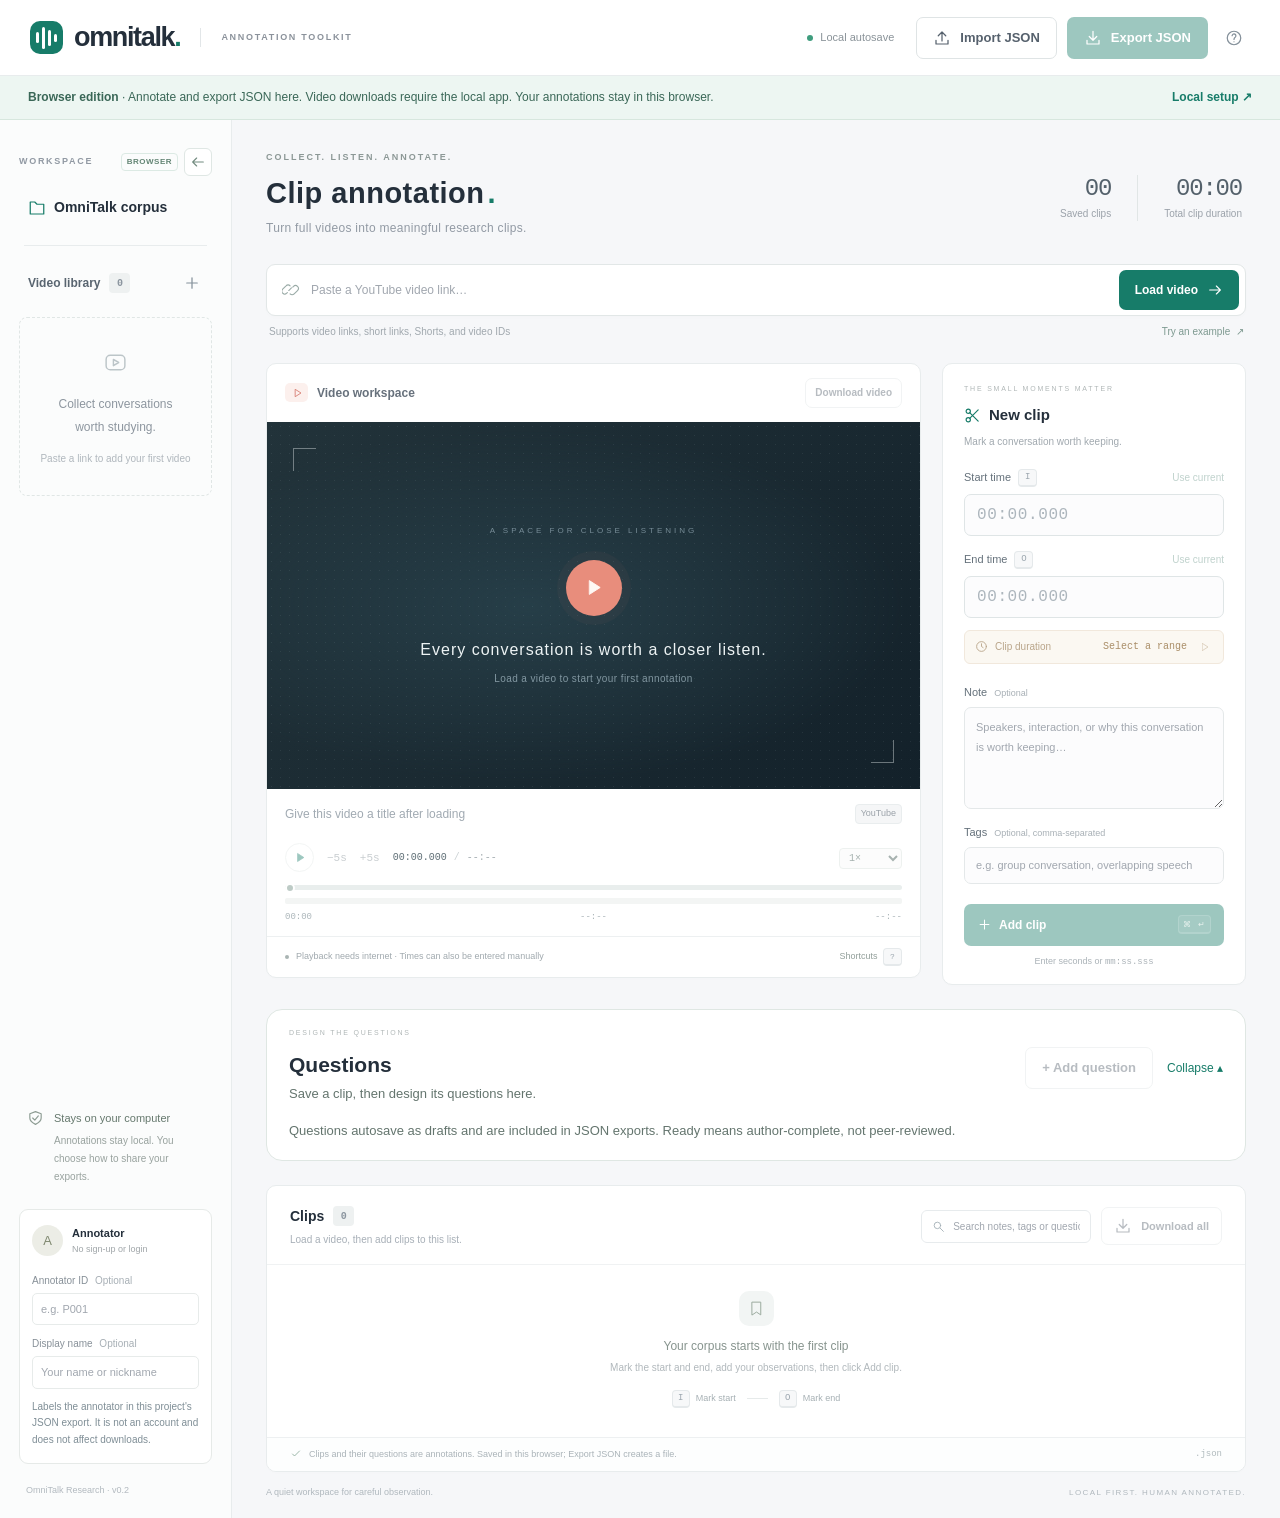
==== index.html @ 9ad37b9b "Publish browser edition from 08bc03c" ====
<!doctype html>
<html lang="en">
  <head>
    <meta charset="utf-8">
    <meta name="viewport" content="width=device-width, initial-scale=1">
    <meta name="referrer" content="strict-origin-when-cross-origin">
    <meta name="theme-color" content="#177c69">
    <meta name="description" content="OmniTalk local video annotation workspace. Mark clips, add notes, and export JSON.">
    <title>OmniTalk · Clip annotation</title>
    <link rel="icon" href="data:image/svg+xml,%3Csvg xmlns='http://www.w3.org/2000/svg' viewBox='0 0 40 40'%3E%3Crect width='40' height='40' rx='12' fill='%23177c69'/%3E%3Cpath d='M10 17v6m7-13v20m7-17v14m7-10v6' stroke='white' stroke-width='3' stroke-linecap='round'/%3E%3C/svg%3E">
    <link rel="stylesheet" href="./styles.css">
    <link id="downloads-styles" rel="stylesheet" href="./downloads.css">
    <script type="module" src="./app.js"></script>
  </head>
  <body data-mode="static">
    <svg class="icon-definitions" aria-hidden="true" xmlns="http://www.w3.org/2000/svg">
      <defs>
        <symbol id="i-plus" viewBox="0 0 24 24"><path d="M12 5v14M5 12h14"/></symbol>
        <symbol id="i-play" viewBox="0 0 24 24"><path d="m9 5 11 7-11 7Z"/></symbol>
        <symbol id="i-pause" viewBox="0 0 24 24"><path d="M8 5v14M16 5v14"/></symbol>
        <symbol id="i-link" viewBox="0 0 24 24"><path d="m10 13 4-4m-6 7-1 1a4 4 0 0 1-6-6l5-5a4 4 0 0 1 6 0m0 12a4 4 0 0 0 6 0l5-5a4 4 0 0 0-6-6l-1 1" transform="translate(0 1) scale(.9)"/></symbol>
        <symbol id="i-download" viewBox="0 0 24 24"><path d="M12 3v12m-5-5 5 5 5-5M4 15v5h16v-5"/></symbol>
        <symbol id="i-upload" viewBox="0 0 24 24"><path d="M12 16V4m-5 5 5-5 5 5M4 15v5h16v-5"/></symbol>
        <symbol id="i-check" viewBox="0 0 24 24"><path d="m5 12 4 4L19 6"/></symbol>
        <symbol id="i-video" viewBox="0 0 24 24"><rect x="3" y="5" width="18" height="14" rx="4"/><path d="m10 9 5 3-5 3Z"/></symbol>
        <symbol id="i-external" viewBox="0 0 24 24"><path d="M13 4h7v7m0-7L10 14m-1-9H4v15h15v-5"/></symbol>
        <symbol id="i-scissors" viewBox="0 0 24 24"><circle cx="6" cy="6" r="3"/><circle cx="6" cy="18" r="3"/><path d="m8 8 12 12M8 16 20 4"/></symbol>
        <symbol id="i-edit" viewBox="0 0 24 24"><path d="m14 5 5 5M4 20l5-1L21 7l-5-5L4 14Z"/></symbol>
        <symbol id="i-trash" viewBox="0 0 24 24"><path d="M3 6h18M9 6V3h6v3M5 6l1 15h12l1-15M10 10v7m4-7v7"/></symbol>
        <symbol id="i-search" viewBox="0 0 24 24"><circle cx="10" cy="10" r="6"/><path d="m15 15 6 6"/></symbol>
        <symbol id="i-clock" viewBox="0 0 24 24"><circle cx="12" cy="12" r="9"/><path d="M12 7v5l3 2"/></symbol>
        <symbol id="i-help" viewBox="0 0 24 24"><circle cx="12" cy="12" r="9"/><path d="M9.5 9a2.5 2.5 0 1 1 4 2c-1.5 1-1.5 1-1.5 3m0 3h.01"/></symbol>
        <symbol id="i-folder" viewBox="0 0 24 24"><path d="M3 7V4h6l3 3h9v13H3Z"/></symbol>
        <symbol id="i-arrow" viewBox="0 0 24 24"><path d="M4 12h16m-6-6 6 6-6 6"/></symbol>
        <symbol id="i-close" viewBox="0 0 24 24"><path d="m6 6 12 12M6 18 18 6"/></symbol>
        <symbol id="i-shield" viewBox="0 0 24 24"><path d="m12 3 8 3v6c0 5-8 9-8 9s-8-4-8-9V6Z"/><path d="m8 12 3 3 5-6"/></symbol>
        <symbol id="i-bookmark" viewBox="0 0 24 24"><path d="M6 3h12v18l-6-4-6 4Z"/></symbol>
      </defs>
    </svg>

    <header class="topbar">
      <a class="brand" href="./" aria-label="OmniTalk workspace">
        <span class="brand-mark" aria-hidden="true"><i></i><i></i><i></i><i></i></span>
        <span>omnitalk<span class="brand-period">.</span></span>
        <span class="brand-caption">ANNOTATION TOOLKIT</span>
      </a>
      <div class="topbar-actions">
        <span class="save-status" id="save-status" role="status"><span class="status-dot"></span>Local autosave</span>
        <button class="button secondary" id="import-button"><svg class="icon"><use href="#i-upload"/></svg><span>Import JSON</span></button>
        <input type="file" id="import-file" accept="application/json,.json" hidden>
        <button class="button primary" id="export-button"><svg class="icon"><use href="#i-download"/></svg><span>Export JSON</span></button>
        <button class="icon-button help-button" id="help-button" aria-label="Help"><svg class="icon"><use href="#i-help"/></svg></button>
      </div>
    </header>

    <div id="browser-demo-notice" class="browser-demo-notice" role="note" hidden>
      <span><strong>Browser edition</strong> · Annotate and export JSON here. Video downloads require the local app. Your annotations stay in this browser.</span>
      <a href="https://github.com/chnln/omnitalk-annotation-toolkit#run-locally" target="_blank" rel="noopener noreferrer">Local setup ↗</a>
    </div>
    <div class="app-layout">
      <aside class="sidebar" id="library-sidebar" aria-label="Project and video library">
        <div class="workspace-label"><span>WORKSPACE</span><span class="local-pill"><span class="status-dot"></span>LOCAL</span><button class="sidebar-toggle" id="sidebar-toggle" type="button" aria-expanded="true" aria-controls="sidebar-content" aria-label="Collapse video library" title="Collapse video library"><svg class="icon" aria-hidden="true"><use href="#i-arrow"/></svg><span class="sidebar-toggle-text">Library</span></button></div>
        <div class="sidebar-content" id="sidebar-content">
        <label class="project-field" for="project-name"><svg class="icon"><use href="#i-folder"/></svg><input id="project-name" aria-label="Project name" maxlength="200" value="OmniTalk corpus"></label>
        <div class="sidebar-divider"></div>
        <div class="library-heading"><h2>Video library <span id="video-count" class="count-pill">0</span></h2><button class="icon-button" id="add-video-focus" aria-label="Add video"><svg class="icon"><use href="#i-plus"/></svg></button></div>
        <nav id="video-list" class="video-list" aria-label="Video list"></nav>
        <div class="library-empty" id="library-empty"><svg class="icon"><use href="#i-video"/></svg><p>Collect conversations<br>worth studying.</p><span>Paste a link to add your first video</span></div>
        <div class="sidebar-bottom">
          <div class="privacy-note"><svg class="icon"><use href="#i-shield"/></svg><div><strong>Stays on your computer</strong><p>Annotations stay local. You choose how to share your exports.</p></div></div>
          <div class="participant-card">
            <div class="participant-heading"><span class="avatar" id="participant-avatar">A</span><div><strong>Annotator</strong><span>No sign-up or login</span></div></div>
            <label for="annotator-id">Annotator ID <span class="optional">Optional</span></label><input id="annotator-id" placeholder="e.g. P001" maxlength="200" autocomplete="off" aria-describedby="annotator-help">
            <label for="annotator-name">Display name <span class="optional">Optional</span></label><input id="annotator-name" placeholder="Your name or nickname" maxlength="200" autocomplete="off">
            <p class="annotator-help" id="annotator-help">Labels the annotator in this project's JSON export. It is not an account and does not affect downloads.</p>
          </div>
          <span class="sidebar-version">OmniTalk Research · v0.2</span>
        </div>
        </div>
      </aside>

      <main>
        <div class="page-heading">
          <div><div class="eyebrow">COLLECT. LISTEN. ANNOTATE.</div><h1>Clip annotation<span class="heading-dot">.</span></h1><p>Turn full videos into meaningful research clips.</p></div>
          <div class="workspace-stats"><span><strong id="total-clips">00</strong>Saved clips</span><span><strong id="total-duration">00:00</strong>Total clip duration</span></div>
        </div>
        <div class="storage-warning" id="storage-warning" role="alert" hidden><span id="storage-warning-text"></span><button class="text-button" id="recover-storage" hidden>Download original draft</button></div>
        <section class="source-loader" aria-label="Load a YouTube video">
          <form id="source-form"><div class="url-field"><svg class="icon"><use href="#i-link"/></svg><input id="source-url" aria-label="YouTube video link" placeholder="Paste a YouTube video link…" autocomplete="off" spellcheck="false" required></div><button type="submit" class="button primary">Load video<svg class="icon"><use href="#i-arrow"/></svg></button></form>
          <div class="source-helper"><span>Supports video links, short links, Shorts, and video IDs</span><button type="button" class="text-button" id="load-example">Try an example <span aria-hidden="true">↗</span></button></div>
          <p class="field-error" id="source-error" role="alert" hidden></p>
        </section>

        <div class="annotation-grid">
          <section class="video-card" aria-labelledby="video-section-heading">
            <div class="video-card-heading"><div class="video-heading-label"><span class="youtube-mark"><svg class="icon"><use href="#i-play"/></svg></span><h2 id="video-section-heading">Video workspace</h2></div><a id="source-link" class="subtle-link" target="_blank" rel="noopener" hidden>Original video<svg class="icon"><use href="#i-external"/></svg></a></div>
            <div class="player-stage" id="player-stage">
              <div class="video-empty" id="video-empty"><span class="preview-eyebrow">A SPACE FOR CLOSE LISTENING</span><span class="empty-play"><svg class="icon"><use href="#i-play"/></svg></span><h3>Every conversation is worth a closer listen.</h3><p>Load a video to start your first annotation</p><span class="empty-corner top-left"></span><span class="empty-corner bottom-right"></span></div>
              <div id="youtube-mount" hidden><div id="youtube-player"></div></div>
            </div>
            <div class="video-meta"><input id="video-title" aria-label="Video title" placeholder="Give this video a title after loading" maxlength="500" disabled><span class="video-source-badge">YouTube</span></div>
            <div class="player-notice" id="player-notice" role="status" hidden><span id="player-notice-text"></span><button class="text-button" id="retry-player" hidden>Retry</button></div>
            <div class="transport">
              <div class="transport-controls"><div class="playback-buttons"><button class="play-toggle icon-button" id="play-toggle" aria-label="Play" disabled><svg class="icon"><use href="#i-play"/></svg></button><button class="skip-button" id="seek-back" aria-label="Back 5 seconds" disabled>−5s</button><button class="skip-button" id="seek-forward" aria-label="Forward 5 seconds" disabled>+5s</button><span class="playback-time"><span id="current-time">00:00.000</span><span class="time-divider">/</span><span id="video-duration">--:--</span></span></div><label class="speed-control" for="playback-rate"><span class="sr-only">Playback speed</span><select id="playback-rate" disabled><option value="0.5">0.5×</option><option value="0.75">0.75×</option><option value="1" selected>1×</option><option value="1.25">1.25×</option><option value="1.5">1.5×</option><option value="2">2×</option></select></label></div>
              <input type="range" id="seek-range" min="0" max="1" value="0" step="0.01" aria-label="Video progress" disabled>
              <div class="clip-timeline" id="clip-timeline" aria-label="Annotated ranges"></div>
              <div class="timeline-labels"><span>00:00</span><span id="timeline-middle">--:--</span><span id="timeline-end">--:--</span></div>
            </div>
            <div class="video-card-footer"><span class="status-dot muted"></span><span id="player-footnote">Playback needs internet · Times can also be entered manually</span><button class="text-button keyboard-help" id="keyboard-help">Shortcuts <kbd>?</kbd></button></div>
          </section>

          <section class="editor-card" aria-labelledby="editor-heading">
            <div class="editor-header"><span class="section-kicker">THE SMALL MOMENTS MATTER</span><div><h2 id="editor-heading"><svg class="icon"><use href="#i-scissors"/></svg><span id="editor-title">New clip</span></h2><button class="text-button" id="cancel-edit" hidden>Cancel editing</button></div><p>Mark a conversation worth keeping.</p></div>
            <form id="clip-form">
              <fieldset id="clip-fields" disabled>
                <div class="time-field"><div class="field-label"><label for="clip-start">Start time <kbd>I</kbd></label><button type="button" class="capture-button" id="capture-start" disabled>Use current</button></div><input id="clip-start" class="time-input" placeholder="00:00.000" autocomplete="off" spellcheck="false" required></div>
                <div class="time-field"><div class="field-label"><label for="clip-end">End time <kbd>O</kbd></label><button type="button" class="capture-button" id="capture-end" disabled>Use current</button></div><input id="clip-end" class="time-input" placeholder="00:00.000" autocomplete="off" spellcheck="false" required></div>
                <div class="selection-duration"><svg class="icon"><use href="#i-clock"/></svg><span>Clip duration</span><strong id="selection-duration">Select a range</strong><button type="button" class="icon-button" id="preview-draft" aria-label="Preview current range" disabled><svg class="icon"><use href="#i-play"/></svg></button></div>
                <label for="clip-note" class="form-label">Note <span class="optional">Optional</span></label><textarea id="clip-note" rows="4" maxlength="20000" placeholder="Speakers, interaction, or why this conversation is worth keeping…"></textarea>
                <label for="clip-tags" class="form-label">Tags <span class="optional">Optional, comma-separated</span></label><input id="clip-tags" maxlength="1200" placeholder="e.g. group conversation, overlapping speech">
                <p class="field-error" id="clip-error" role="alert" hidden></p>
                <button class="button primary save-clip" type="submit" id="save-clip"><svg class="icon"><use href="#i-plus"/></svg><span id="save-clip-label">Add clip</span><kbd>⌘ ↵</kbd></button>
                <p class="editor-hint">Enter seconds or <span class="mono">mm:ss.sss</span></p>
              </fieldset>
            </form>
          </section>
        </div>

        <section class="qa-card" id="qa-panel" aria-labelledby="qa-heading">
          <div class="qa-heading"><div><span class="section-kicker">DESIGN THE QUESTIONS</span><h2 id="qa-heading">Questions</h2><p id="qa-context">Save a clip, then design its questions here.</p></div><div class="qa-heading-actions"><button type="button" class="button secondary" id="qa-add" disabled>+ Add question</button><button type="button" class="text-button" id="qa-toggle" aria-expanded="true" aria-controls="qa-body">Collapse ▴</button></div></div>
          <div id="qa-body">
          <div id="qa-content" hidden>
            <div class="qa-clip-bar"><label for="qa-clip-select">Selected clip</label><select id="qa-clip-select" aria-label="Select clip for questions"></select><button type="button" class="button secondary" id="qa-preview">Preview clip</button><label for="qa-subtitles">Subtitle status</label><select id="qa-subtitles"><option value="unknown">Not reviewed</option><option value="none">No subtitles</option><option value="present">With subtitles</option><option value="masked">Subtitle masked</option></select></div>
            <p class="qa-help">Subtitle status describes the clip; it does not mask or modify the video.</p>
            <div class="qa-layout"><nav id="qa-list" aria-label="Questions for selected clip"></nav><div id="qa-editor"></div></div>
          </div>
          <p class="qa-footnote">Questions autosave as drafts and are included in JSON exports. Ready means author-complete, not peer-reviewed.</p>
          </div>
        </section>

        <section class="clips-card" aria-labelledby="clips-heading">
          <div class="clips-heading"><div><h2 id="clips-heading">Clips <span class="count-pill" id="clip-count">0</span></h2><p id="clips-description">Load a video, then add clips to this list.</p></div><div class="clips-actions"><label class="clip-search"><svg class="icon"><use href="#i-search"/></svg><input id="clips-search" placeholder="Search notes, tags or questions" aria-label="Search notes, tags or questions"></label><button class="button secondary" id="download-all-clips" type="button" disabled><svg class="icon"><use href="#i-download"/></svg>Download all</button></div></div>
          <div class="clips-empty" id="clips-empty"><span class="empty-bookmark"><svg class="icon"><use href="#i-bookmark"/></svg></span><h3>Your corpus starts with the first clip</h3><p>Mark the start and end, add your observations, then click Add clip.</p><span class="empty-step"><kbd>I</kbd><span>Mark start</span><span class="step-dash"></span><kbd>O</kbd><span>Mark end</span></span></div>
          <div class="table-scroll" id="clips-table-container" hidden><table><thead><tr><th scope="col">Clip</th><th scope="col">Time range</th><th scope="col">Note</th><th scope="col">Tags</th><th scope="col" class="actions-heading">Actions</th></tr></thead><tbody id="clips-body"></tbody></table></div>
          <div class="no-results" id="no-results" hidden>No matching clips. Try another search.</div>
          <div class="clips-footer"><svg class="icon"><use href="#i-check"/></svg><span>Clips and their questions are annotations. Saved in this browser; Export JSON creates a file.</span><span class="json-badge">.json</span></div>
        </section>
        <footer class="page-footer"><span>A quiet workspace for careful observation.</span><span>LOCAL FIRST. HUMAN ANNOTATED.</span></footer>
      </main>
    </div>

    <dialog id="help-dialog" class="help-dialog"><div class="dialog-heading"><div><div class="eyebrow">A LITTLE FIELD GUIDE</div><h2>Start building your corpus</h2></div><button class="icon-button" id="close-help" aria-label="Close help"><svg class="icon"><use href="#i-close"/></svg></button></div><ol class="help-steps"><li><strong>Optionally enter an annotator ID, then paste a video link.</strong><p>The ID labels this project in your exported JSON; it does not create an account. Clip ranges, notes, and tags are your annotations.</p></li><li><strong>Play, mark, and record your observations.</strong><p>Click “Use current” or enter seconds or mm:ss.sss. Click Add clip to place it in the list below. Each video has its own clips and unfinished draft; switch videos in the library.</p></li><li><strong>Export JSON to share with your project lead.</strong><p>Exports save a JSON file through the local server. The dialog shows its location. Import the file to continue annotating.</p></li></ol><div class="shortcut-grid"><span><kbd>Space</kbd>Play / pause</span><span><kbd>I</kbd>Mark start</span><span><kbd>O</kbd>Mark end</span><span><kbd>⌘ / Ctrl ↵</kbd>Add clip</span></div><p class="help-note">Shortcuts work outside text fields. If the YouTube player has focus, click elsewhere on this page first. The save shortcut also works inside clip fields.</p><div class="help-details"><p><strong>Local storage: </strong>Annotations and unfinished drafts are saved in this browser’s localStorage. Storage is separate for each browser, host, and port; clearing browser data removes it. Export regularly, and avoid editing the same project in multiple tabs.</p><p><strong>YouTube limitations: </strong>Videos need internet access and must allow embedding. The page has no comments or recommendation sidebar, but YouTube controls the player’s branding, ads, and end recommendations. You can still enter times manually if playback fails. Times are stored to milliseconds, without a guarantee of frame accuracy.</p><p><strong>Audio and subtitles: </strong>Use Download video for the full video, a clip row for one clip, or Download all for all clips of the selected video. Choose a save folder before starting. Video downloads include source audio. Audio-only extraction and subtitle import are not implemented yet.</p></div></dialog>
    <dialog id="confirm-dialog" class="confirm-dialog"><h2 id="confirm-title"></h2><p id="confirm-message"></p><div class="dialog-actions"><button class="button secondary" id="confirm-cancel">Cancel</button><button class="button primary" id="confirm-accept">Confirm</button></div></dialog>
    <dialog id="export-dialog" class="export-dialog">
      <div class="dialog-heading"><div><div class="eyebrow">READY TO SHARE</div><h2>Export annotations</h2></div><button class="icon-button" id="close-export" aria-label="Close export"><svg class="icon"><use href="#i-close"/></svg></button></div>
      <p id="export-feedback" class="export-feedback" role="status"></p>
      <div id="export-path-container" hidden><label for="export-path" class="form-label">Saved file</label><input id="export-path" class="mono" readonly><button class="text-button" id="copy-export-path">Copy path</button></div>
      <p class="export-help">Saved clips include all questions, including Drafts. Video files are downloaded separately.</p>
      <div class="dialog-actions"><button class="button secondary" id="copy-export-json">Copy JSON</button><button class="button secondary" id="download-export-copy"><svg class="icon"><use href="#i-download"/></svg>Download a copy</button><button class="button primary" id="done-export">Done</button></div>
    </dialog>
    <div class="toast" id="toast" role="status" hidden><svg class="icon"><use href="#i-check"/></svg><span id="toast-message"></span></div>
    <noscript><div class="noscript">JavaScript is required to load the player and save annotations. Enable it and refresh this page.</div></noscript>
  </body>
</html>
---- styles.css ----
@charset "UTF-8";
:root{--bg:#f6f7f9;--paper:#fff;--text:#242f3b;--muted:#89919d;--line:#e8eced;--green:#177c69;--green-dark:#106351;--green-wash:#eaf4f0;--rose:#e98272;--mono:"SFMono-Regular",Consolas,"Liberation Mono",monospace;--sans:-apple-system,BlinkMacSystemFont,"Segoe UI","PingFang SC","Microsoft YaHei",sans-serif}
*{box-sizing:border-box}body{margin:0;background:var(--bg);color:var(--text);font-family:var(--sans);font-size:14px;line-height:1.5;-webkit-font-smoothing:antialiased}button,input,textarea,select{font:inherit}button,a,input,textarea,select{-webkit-tap-highlight-color:transparent}button{cursor:pointer}button:disabled{cursor:not-allowed;opacity:.42}button,a{touch-action:manipulation}a{color:inherit;text-decoration:none}input,textarea,select{color:var(--text)}button:focus-visible,a:focus-visible,input:focus-visible,textarea:focus-visible,select:focus-visible{outline:3px solid #83bcaa;outline-offset:3px}input,textarea{width:100%;min-width:0;background:#fff;border:1px solid #dfe5e6;border-radius:7px;padding:10px 12px;transition:border-color .15s,box-shadow .15s}input::placeholder,textarea::placeholder{color:#a1a7af}input:focus,textarea:focus{border-color:#75ae9f;outline:none;box-shadow:0 0 0 3px #177c6910}textarea{resize:vertical;min-height:94px}input:disabled{background:#f8f9fa}h1,h2,h3,p{margin:0}h2{font-size:15px;font-weight:650}h3{font-weight:600}svg.icon{width:18px;height:18px;flex-shrink:0;fill:none;stroke:currentColor;stroke-width:1.65;stroke-linecap:round;stroke-linejoin:round}.icon-definitions{position:absolute;width:0;height:0;overflow:hidden}.button{display:inline-flex;align-items:center;justify-content:center;gap:9px;padding:10px 16px;border:1px solid transparent;border-radius:7px;font-size:13px;font-weight:550;line-height:20px;white-space:nowrap;transition:background .15s,transform .15s}.button:active:not(:disabled){transform:translateY(1px)}.primary{background:var(--green);color:white}.primary:hover:not(:disabled){background:var(--green-dark)}.secondary{background:white;border-color:#dfe4e5;color:#56616d}.secondary:hover{background:#f6f8f7}.icon-button{display:inline-flex;align-items:center;justify-content:center;width:32px;height:32px;background:transparent;color:#84909a;border:0;border-radius:6px;padding:0;flex-shrink:0}.icon-button:hover:not(:disabled){background:#edf2f1;color:var(--green)}.text-button{border:0;background:none;padding:0;color:var(--green);font-size:12px;font-weight:500;white-space:nowrap}.text-button:hover{text-decoration:underline;text-underline-offset:4px}.topbar{height:76px;display:flex;align-items:center;justify-content:space-between;padding:0 30px;background:var(--paper);border-bottom:1px solid var(--line);gap:24px}.brand{display:flex;align-items:center;gap:11px;font-size:27px;letter-spacing:-1.35px;font-weight:720;line-height:1}.brand-period{color:var(--green)}.brand-mark{height:33px;width:33px;border-radius:10px;background:var(--green);display:flex;align-items:center;justify-content:center;gap:3px}.brand-mark i{width:3px;border-radius:3px;background:#fff;height:11px}.brand-mark i:nth-child(2){height:22px}.brand-mark i:nth-child(3){height:16px}.brand-mark i:nth-child(4){height:8px}.brand .brand-caption{font-size:9px;letter-spacing:1.7px;font-weight:600;color:#8b929b;margin-left:9px;padding-left:20px;border-left:1px solid #e2e6e8;line-height:19px}.topbar-actions{display:flex;align-items:center;gap:10px}.save-status{display:flex;align-items:center;gap:7px;color:#8a9399;font-size:11px;margin-right:12px}.status-dot{display:inline-block;flex-shrink:0;width:6px;height:6px;border-radius:50%;background:#3f9d7e}.status-dot.muted{background:#a9b4b3}.save-status.error{color:#b75c46}.save-status.error .status-dot{background:#cb7560}.app-layout{display:grid;grid-template-columns:232px minmax(0,1fr);min-height:calc(100vh - 76px)}.sidebar{display:flex;flex-direction:column;background:#fbfcfc;border-right:1px solid var(--line);padding:28px 19px 20px;min-width:0}.workspace-label{display:flex;align-items:center;justify-content:space-between;gap:8px;color:#9199a3;font-size:9px;letter-spacing:1.7px;font-weight:600;margin:0 8px 15px}.local-pill{display:flex;gap:5px;align-items:center;border:1px solid #dceae4;border-radius:4px;padding:2px 5px;color:#638574;font-size:8px;letter-spacing:.5px}.local-pill .status-dot{width:4px;height:4px}.project-field{display:flex;align-items:center;gap:8px;padding-left:9px;color:var(--green)}.project-field input{padding:6px 0;border:0;background:transparent;font-size:14px;font-weight:600;box-shadow:none}.sidebar-divider{height:1px;background:var(--line);margin:21px 5px}.library-heading{display:flex;align-items:center;justify-content:space-between;margin:0 4px 14px 9px}.library-heading h2{font-size:12px;color:#596570;display:flex;align-items:center;gap:9px}.count-pill{display:inline-flex;align-items:center;justify-content:center;background:#eef1f1;color:#8b959f;min-width:21px;height:20px;padding:0 6px;border-radius:4px;font-size:10px;font-weight:550;font-family:var(--mono)}.video-list{display:flex;flex-direction:column;gap:6px}.video-item{display:flex;gap:11px;align-items:center;text-align:left;background:transparent;border:1px solid transparent;border-radius:8px;padding:11px 9px;min-width:0;width:100%;color:#6f7b84}.video-item:hover{background:#f0f4f3}.video-item.active{background:#eaf3ef;border-color:#d8e9df;color:var(--green)}.video-item-thumbnail{width:35px;height:29px;border-radius:5px;background:#e7eceb;display:grid;place-items:center;flex-shrink:0}.video-item.active .video-item-thumbnail{background:#d8e9df}.video-item-thumbnail .icon{width:18px;height:18px}.video-item-info{min-width:0;flex:1}.video-item-title{display:block;white-space:nowrap;overflow:hidden;text-overflow:ellipsis;font-size:12px;font-weight:550}.video-item-detail{display:block;font-size:10px;margin-top:4px;color:#8e9b97}.video-item-indicator{width:5px;height:5px;background:var(--green);border-radius:50%;flex-shrink:0}.library-empty{padding:32px 8px 27px;text-align:center;margin-top:4px;border:1px dashed #e0e6e5;border-radius:8px;color:#bcc5c8}.library-empty>.icon{height:25px;width:25px;stroke-width:1.4}.library-empty p{font-size:12px;line-height:1.9;color:#8d969f;margin:12px 0 8px}.library-empty>span{font-size:10px;color:#b0b7bd}.sidebar-bottom{margin-top:auto;padding-top:64px}.privacy-note{display:flex;gap:10px;padding:0 8px 23px;color:#8d9c93}.privacy-note .icon{margin-top:2px;width:17px}.privacy-note strong{color:#65786d;font-size:11px;font-weight:500}.privacy-note p{font-size:10px;color:#98a29e;line-height:1.8;margin-top:4px}.participant-card{border:1px solid #e6eae8;border-radius:9px;background:white;padding:15px 12px}.participant-heading{display:flex;align-items:center;gap:9px;margin-bottom:16px}.avatar{width:31px;height:31px;background:#ecede6;color:#7f8870;font-size:13px;border-radius:50%;display:grid;place-items:center;font-weight:500}.participant-heading strong{display:block;font-size:11px;font-weight:600}.participant-heading div>span{display:block;font-size:9px;color:#a0a6a9;margin-top:2px}.participant-card label{display:block;font-size:10px;color:#879098;margin:11px 0 5px}.participant-card input{font-size:11px;padding:7px 8px;border-color:#e7ebea;border-radius:5px}.optional{color:#a7afb5;font-size:10px;font-weight:400;margin-left:4px}.sidebar-version{display:block;color:#b2b9bf;font-size:9px;margin:20px 7px 0}main{min-width:0;padding:31px 34px 18px;max-width:1740px;width:100%;margin:0 auto}.page-heading{display:flex;align-items:center;justify-content:space-between;margin-bottom:27px;gap:20px}.eyebrow{color:#8c9896;font-size:9px;font-weight:550;letter-spacing:2px;margin-bottom:7px}h1{font-size:29px;font-weight:650;letter-spacing:.5px;line-height:1.45}.heading-dot{color:var(--green);padding-left:3px}.page-heading p{font-size:12px;color:#929aa4;margin-top:5px;letter-spacing:.3px}.workspace-stats{display:flex;gap:26px;margin-right:4px;padding-top:9px}.workspace-stats>span{display:flex;flex-direction:column;align-items:flex-end;font-size:10px;color:#9ba2aa;gap:4px}.workspace-stats>span+span{padding-left:26px;border-left:1px solid #e1e6e6}.workspace-stats strong{font:500 24px var(--mono);color:#54616b;letter-spacing:-1.2px}.source-loader{margin-bottom:24px}.source-loader form{display:flex;padding:5px 6px 5px 15px;gap:9px;background:white;border:1px solid #e2e7e7;border-radius:9px;box-shadow:0 2px 4px #283c3203}.url-field{display:flex;align-items:center;gap:11px;flex:1;min-width:0;color:#9aaba7}.url-field input{border:0;padding:9px 0;box-shadow:none;font-size:12px;background:transparent}.source-loader .button{padding:9px 15px;font-size:12px}.source-loader .button .icon{width:16px}.source-helper{display:flex;justify-content:space-between;padding:8px 2px 0 3px;color:#a0a8ae;font-size:10px;gap:10px}.source-helper .text-button{font-size:10px;color:#7d9990}.source-helper .text-button span{padding-left:3px}.annotation-grid{display:grid;grid-template-columns:minmax(0,1fr) 304px;gap:21px;align-items:start}.video-card,.editor-card,.clips-card{background:white;border:1px solid var(--line);border-radius:10px;min-width:0;overflow:hidden;box-shadow:0 2px 5px #23302a02}.video-card-heading{display:flex;align-items:center;justify-content:space-between;padding:14px 18px;height:53px}.video-heading-label{display:flex;align-items:center;gap:9px}.video-card-heading h2{font-size:12px;color:#67717c;font-weight:550}.youtube-mark{background:#fcf0ed;color:#d98075;display:grid;place-items:center;width:23px;height:19px;border-radius:5px}.youtube-mark .icon{width:12px;height:12px;stroke-width:1.8}.subtle-link{display:inline-flex;align-items:center;gap:5px;color:#98a2a8;font-size:10px}.subtle-link:hover{color:var(--green)}.subtle-link .icon{width:12px;height:12px}.player-stage{position:relative;background:#182830;aspect-ratio:16/9;min-height:210px;overflow:hidden}.video-empty{position:absolute;inset:0;display:flex;flex-direction:column;align-items:center;justify-content:center;background:radial-gradient(ellipse at 40% 50%,#263e48 0,transparent 68%),linear-gradient(135deg,#22333a,#13212a);color:#edf3f4;text-align:center;padding:26px}.video-empty:before{content:"";position:absolute;inset:0;opacity:.09;background-image:radial-gradient(#c6d8dc .6px,transparent .6px);background-size:9px 9px;pointer-events:none}.preview-eyebrow{position:relative;font-size:8px;color:#778c97;letter-spacing:3px;margin-bottom:23px}.empty-play{position:relative;background:#e88d7c;width:56px;height:56px;border-radius:50%;display:grid;place-items:center;box-shadow:0 0 0 9px #ea8e7a09}.empty-play .icon{width:23px;height:23px;fill:#fef8f4;color:#fef8f4;margin-left:-2px;stroke-width:1}.video-empty h3{font-size:16px;font-weight:450;letter-spacing:1px;margin:22px 0 9px;position:relative}.video-empty p{font-size:10px;letter-spacing:.4px;color:#8297a1;position:relative}.empty-corner{position:absolute;width:23px;height:23px;opacity:.4;border-color:#63808a}.empty-corner.top-left{top:26px;left:26px;border-top:1px solid;border-left:1px solid}.empty-corner.bottom-right{bottom:26px;right:26px;border-right:1px solid;border-bottom:1px solid}#youtube-mount,#youtube-player,#youtube-mount iframe{position:absolute;inset:0;height:100%;width:100%;border:0}.video-meta{display:flex;align-items:center;gap:12px;padding:13px 18px 8px}.video-meta input{font-size:12px;font-weight:500;border:0;border-radius:2px;background:none;padding:3px 0;box-shadow:none}.video-meta input::placeholder{font-weight:400;color:#a1aab2}.video-source-badge{font-size:9px;color:#9ba2a9;background:#f5f6f7;border:1px solid #e9edee;border-radius:4px;padding:2px 5px}.transport{padding:9px 18px 14px}.transport-controls{display:flex;justify-content:space-between;align-items:center;gap:8px;margin-bottom:13px}.playback-buttons{display:flex;align-items:center;gap:13px}.play-toggle{border:1px solid #e3e9e7;border-radius:50%;height:29px;width:29px;color:var(--green)}.play-toggle .icon{width:13px;height:13px;fill:var(--green);stroke-width:1.5}.play-toggle.playing .icon{fill:none;stroke-width:3}.skip-button{border:0;background:none;color:#7f8b92;font:11px var(--mono);padding:4px 0}.skip-button:hover:not(:disabled){color:var(--green)}.playback-time{font-family:var(--mono);font-size:10px;color:#5f6f76;white-space:nowrap}.time-divider{color:#ccd2d4;padding:0 7px}#video-duration{color:#a7afb3}.speed-control select{font-family:var(--mono);font-size:10px;color:#83928f;border:1px solid #e6ece9;background:#fbfcfb;border-radius:4px;padding:3px 5px;cursor:pointer;max-width:70px}#seek-range{display:block;padding:0;margin:0;width:100%;height:5px;border:0;box-shadow:none;border-radius:5px;appearance:none;background:#e9eeed;accent-color:var(--green);cursor:pointer}#seek-range:disabled{cursor:default}#seek-range::-webkit-slider-thumb{appearance:none;width:10px;height:10px;background:var(--green);border:2px solid white;box-shadow:0 0 0 1px #177c6960;border-radius:50%}#seek-range:disabled::-webkit-slider-thumb{background:#bdcbc6;box-shadow:none}.clip-timeline{position:relative;height:6px;margin-top:8px;background:#f3f5f4;border-radius:2px}.timeline-clip{height:6px;border:0;position:absolute;background:#90beae;border-radius:2px;min-width:3px;padding:0}.timeline-clip:hover{background:var(--green);height:8px;top:-1px}.timeline-labels{display:flex;justify-content:space-between;font:9px var(--mono);color:#acb6ba;margin-top:8px}.video-card-footer{display:flex;align-items:center;gap:7px;border-top:1px solid #edf0f1;padding:11px 18px;color:#a0a9ae;font-size:9px}.video-card-footer .status-dot{width:4px;height:4px}.keyboard-help{margin-left:auto;font-size:9px;color:#929f9a}.keyboard-help kbd{font-size:8px;margin-left:3px}.player-notice{margin:5px 18px 0;padding:9px 11px;background:#faf4e9;border:1px solid #f0e4c7;border-radius:5px;color:#a17b42;font-size:11px;line-height:1.8}.player-notice .text-button{margin-left:9px;font-size:11px}.editor-card{padding:20px 21px 15px}.section-kicker{font-size:7px;letter-spacing:1.8px;color:#b0b7b7;display:block;margin-bottom:10px}.editor-header>div{display:flex;align-items:center;justify-content:space-between}.editor-header h2{display:flex;align-items:center;gap:8px;font-size:15px}.editor-header h2 .icon{color:var(--green);height:17px;width:17px}.editor-header p{font-size:10px;color:#a1a9af;margin-top:7px}.editor-header{margin-bottom:20px}fieldset{border:0;padding:0;margin:0;min-width:0}fieldset:disabled .time-input,fieldset:disabled textarea,fieldset:disabled input{background:#fcfcfd}kbd{font:9px var(--mono);font-weight:400;color:#9ba6ae;background:#f7f8f9;border:1px solid #e5e9eb;border-bottom-width:2px;min-width:19px;height:18px;display:inline-flex;align-items:center;justify-content:center;border-radius:4px;padding:0 4px}.field-label{display:flex;align-items:center;justify-content:space-between;margin-bottom:7px;gap:8px}.field-label label{font-size:11px;color:#65717b;font-weight:500}.field-label label kbd{margin-left:4px;vertical-align:middle}.capture-button{border:0;color:#6a9689;background:none;font-size:10px;padding:0}.capture-button:hover:not(:disabled){color:var(--green);text-decoration:underline;text-underline-offset:3px}.time-input{font:16px var(--mono);letter-spacing:.6px;padding:10px 12px;height:42px;color:#57666e}.time-input::placeholder{color:#adb6bd}.time-field+.time-field{margin-top:15px}.selection-duration{display:flex;align-items:center;gap:7px;border:1px solid #f1e8dc;background:#fbf8f2;border-radius:6px;height:34px;padding:0 10px;margin-top:12px;margin-bottom:20px;color:#b9a58a;font-size:10px}.selection-duration>.icon{width:13px;height:13px}.selection-duration strong{margin-left:auto;font:500 10px var(--mono);color:#aa8e68}.selection-duration>.icon-button{width:19px;height:23px;color:#aa8e68}.selection-duration>.icon-button .icon{width:12px;height:12px}.form-label{display:block;font-size:11px;color:#65717b;font-weight:500;margin-bottom:7px}.editor-card textarea{font-size:11px;line-height:1.8;padding:10px 11px;margin-bottom:15px;border-color:#e4e8e9;display:block}.editor-card input:not(.time-input){font-size:11px;padding:9px 11px;border-color:#e4e8e9}.editor-card .optional{font-size:9px}.save-clip{width:100%;margin-top:20px;font-size:12px;padding:10px 12px;gap:7px}.save-clip .icon{width:15px;height:15px}.save-clip kbd{margin-left:auto;background:#ffffff15;border-color:#ffffff25;color:#cce0d8;font-size:8px;height:19px;letter-spacing:1px}.editor-hint{text-align:center;font-size:9px;color:#abb3b8;margin-top:9px}.mono{font-family:var(--mono)}.field-error{font-size:11px;line-height:1.7;color:#ba604d;margin-top:8px}.clips-card{margin-top:23px}.clips-heading{display:flex;justify-content:space-between;align-items:center;padding:20px 23px 17px;gap:20px}.clips-heading h2{font-size:14px;display:flex;gap:9px;align-items:center}.clips-heading p{color:#a7afb7;font-size:10px;margin-top:5px}.clip-search{display:flex;align-items:center;gap:8px;border:1px solid #e7ebed;padding:0 10px;border-radius:6px;max-width:210px}.clip-search .icon{width:13px;height:13px;color:#a3b0b6}.clip-search input{border:0;box-shadow:none;padding:8px 0;font-size:10px;background:transparent}.clips-empty{border-top:1px solid #f0f2f3;text-align:center;padding:26px 15px 29px}.empty-bookmark{display:inline-flex;width:35px;height:35px;border-radius:10px;background:#f2f5f4;color:#9bab9f;align-items:center;justify-content:center}.empty-bookmark .icon{width:17px;height:17px;stroke-width:1.4}.clips-empty h3{font-size:12px;color:#87948e;margin:11px 0 5px;font-weight:500}.clips-empty p{font-size:10px;color:#b1b8bc}.empty-step{display:inline-flex;align-items:center;gap:6px;font-size:9px;color:#a5afb3;margin-top:15px}.empty-step kbd{font-size:9px;height:18px;min-width:18px}.step-dash{width:21px;height:1px;background:#e6eaea;margin:0 5px}.clips-footer{border-top:1px solid #edf0f1;display:flex;align-items:center;gap:7px;color:#aab3b8;padding:10px 23px;font-size:9px;background:#fdfefe}.clips-footer>.icon{width:12px;height:12px;color:#89a998}.json-badge{margin-left:auto;font-family:var(--mono);color:#b0babd;font-size:9px}.page-footer{display:flex;align-items:center;justify-content:space-between;color:#b0b8be;font-size:9px;margin-top:14px;gap:15px}.page-footer>span:last-child{font-size:8px;letter-spacing:1.4px}.table-scroll{overflow:auto;border-top:1px solid #edf0f1}table{border-collapse:collapse;width:100%;text-align:left;table-layout:fixed}th{font-size:9px;font-weight:500;color:#9ea7ad;background:#fcfdfd;padding:10px 12px;border-bottom:1px solid #edf0f1}th:first-child{width:85px;padding-left:22px}th:nth-child(2){width:173px}th:nth-child(4){width:115px}th:last-child{width:102px;padding-right:20px}td{padding:14px 12px;border-bottom:1px solid #f0f3f3;vertical-align:middle;font-size:11px}tr:last-child td{border-bottom:0}tbody tr:hover{background:#fbfdfc}tbody tr.editing{background:#f2f8f4}td:first-child{padding-left:22px}.clip-number{display:flex;align-items:center;gap:6px;color:#94a39c;font:10px var(--mono)}.clip-number .icon-button{width:23px;height:23px;color:var(--green);background:#eef5f1}.clip-number .icon{width:12px;height:12px}.clip-time{font:10px var(--mono);color:#657972;white-space:nowrap;letter-spacing:-.3px}.clip-length{font:9px var(--mono);color:#acb7b4;margin-top:4px}.clip-note-text{color:#7b858d;white-space:pre-wrap;overflow-wrap:anywhere;display:-webkit-box;-webkit-line-clamp:3;-webkit-box-orient:vertical;overflow:hidden;line-height:1.8}.clip-note-text.empty{color:#c0c7ca}.tag-list{display:flex;flex-wrap:wrap;gap:4px}.clip-tag{display:inline-block;max-width:100%;overflow:hidden;text-overflow:ellipsis;white-space:nowrap;font-size:8px;line-height:1.6;padding:2px 5px;border-radius:3px;background:#f0f4f1;color:#889d90}.row-actions{display:flex;gap:4px;justify-content:flex-end}.row-actions .icon-button{width:25px;height:26px}.row-actions .icon{width:13px;height:13px}.row-actions .delete-clip:hover{background:#fcf0ed;color:#c46f5d}.actions-heading{text-align:right}.no-results{padding:45px 20px;text-align:center;color:#a2abae;font-size:12px;border-top:1px solid var(--line)}dialog{border:1px solid var(--line);border-radius:14px;padding:30px;max-width:580px;width:calc(100% - 36px);color:var(--text);box-shadow:0 24px 100px #182d3430}dialog::backdrop{background:#10242d65;backdrop-filter:blur(3px)}.dialog-heading{display:flex;justify-content:space-between;align-items:start;margin-bottom:22px}.dialog-heading h2{font-size:20px}.help-steps{padding-left:20px;margin:0 0 12px;list-style-type:decimal-leading-zero}.help-steps li{padding-left:8px;margin-bottom:18px;color:var(--green);font-size:12px}.help-steps strong{color:#57656c;font-weight:600}.help-steps p{font-size:11px;color:#97a2a8;margin-top:5px;line-height:1.8}.shortcut-grid{display:grid;grid-template-columns:1fr 1fr;gap:12px;padding:17px;background:#f7f9f8;border-radius:8px}.shortcut-grid>span{display:flex;align-items:center;gap:8px;font-size:11px;color:#7b898f}.help-note{font-size:10px;color:#a2adb1;line-height:1.8;margin:12px 0 18px}.help-details{border-top:1px solid var(--line);padding-top:16px}.help-details p{font-size:11px;color:#95a1a7;line-height:1.9;margin-bottom:10px}.help-details strong{font-weight:500;color:#6d7d83}.confirm-dialog{max-width:420px}.confirm-dialog h2{font-size:18px;margin-bottom:12px}.confirm-dialog>p{font-size:12px;color:#8a969d;line-height:1.9;white-space:pre-line}.dialog-actions{display:flex;justify-content:flex-end;gap:10px;margin-top:25px}.toast{position:fixed;bottom:25px;left:50%;transform:translateX(-50%);display:flex;align-items:center;gap:8px;padding:12px 19px;border:1px solid #d8e7e0;background:#f4fcf7;box-shadow:0 4px 25px #29413713;border-radius:8px;color:#407c65;font-size:12px;z-index:50;max-width:calc(100vw - 32px)}.toast.error{background:#fff5f0;border-color:#f1d5c8;color:#b96d4f}.toast .icon{width:15px;height:15px}.storage-warning{padding:12px 15px;margin-bottom:20px;border:1px solid #ebd9bb;background:#fff7e9;color:#b38b4b;border-radius:7px;font-size:11px;line-height:1.8}.storage-warning button{margin-left:12px}.sr-only{position:absolute;width:1px;height:1px;padding:0;overflow:hidden;clip:rect(0,0,0,0);white-space:nowrap;border:0}.noscript{position:fixed;inset:0;z-index:100;background:#fff;display:grid;place-items:center}[hidden]{display:none!important}
@media(min-width:1600px){main{padding:37px 46px 24px}.annotation-grid{grid-template-columns:minmax(0,1fr) 330px;gap:26px}.editor-card{padding:25px}.editor-header{margin-bottom:25px}.time-field+.time-field{margin-top:20px}.editor-card textarea{min-height:116px}.editor-hint{margin-top:13px}.source-loader{margin-bottom:28px}.player-stage{max-height:620px}}
@media(max-width:1250px){.brand .brand-caption{display:none}.app-layout{grid-template-columns:210px minmax(0,1fr)}main{padding:27px 25px 18px}.sidebar{padding-left:15px;padding-right:15px}.annotation-grid{grid-template-columns:minmax(0,1fr) 280px;gap:17px}.editor-card{padding:19px 17px 14px}.playback-buttons{gap:9px}.playback-time{font-size:9px}.time-divider{padding:0 4px}.transport{padding-left:14px;padding-right:14px}.video-empty h3{font-size:14px}.preview-eyebrow{font-size:7px;letter-spacing:2px;margin-bottom:18px}.empty-play{width:48px;height:48px}.video-empty h3{margin-top:19px}.video-card-footer{padding-left:13px;padding-right:13px;font-size:8px}.keyboard-help{font-size:8px}.clip-note-text{font-size:10px}th:nth-child(4){width:100px}th:nth-child(2){width:161px}}
@media(max-width:1060px){.topbar{padding:0 22px;gap:15px}.save-status{display:none}.app-layout{grid-template-columns:195px minmax(0,1fr)}main{padding:25px 23px 18px}.annotation-grid{grid-template-columns:minmax(0,1fr)}.editor-card{padding:20px}.editor-header{margin-bottom:17px}.editor-card fieldset{display:grid;grid-template-columns:1fr 1fr;gap:12px 18px;align-items:start}.time-field+.time-field{margin-top:0}.selection-duration{grid-column:1/-1;margin:0}.editor-card .form-label{margin-bottom:-6px}.editor-card .form-label[for=clip-note]{grid-column:1/-1}.editor-card textarea{grid-column:1/-1;min-height:80px;margin:0}.editor-card .form-label[for=clip-tags]{grid-column:1/-1}#clip-tags{grid-column:1/-1}.save-clip{margin-top:0}.editor-hint{text-align:right;align-self:center;margin:0}.editor-card .field-error{grid-column:1/-1;margin:0}.workspace-stats{gap:15px}.workspace-stats>span+span{padding-left:15px}.workspace-stats strong{font-size:21px}.page-heading h1{font-size:26px}.page-heading p{font-size:11px}.clips-heading{padding-left:18px;padding-right:18px}.clip-search{max-width:170px}table{min-width:590px}.page-footer{font-size:8px}.page-footer>span:last-child{font-size:7px;letter-spacing:.7px}}
@media(max-width:720px){.topbar{height:auto;min-height:69px;padding:15px 18px;flex-wrap:wrap;gap:14px}.brand{font-size:25px}.brand-mark{width:30px;height:30px}.topbar-actions{gap:7px;margin-left:auto}.topbar-actions .button{font-size:11px;padding:7px 10px;gap:6px}.topbar-actions .icon{width:15px;height:15px}.help-button{width:23px}.app-layout{display:flex;flex-direction:column;min-height:calc(100vh - 69px)}.sidebar{border-right:0;border-bottom:1px solid var(--line);padding:18px;display:grid;grid-template-columns:1fr 1fr;gap:12px 18px}.workspace-label{grid-column:1/-1;margin:0}.project-field{padding-left:0}.sidebar-divider,.sidebar-version,.privacy-note{display:none}.library-heading{margin:0;justify-content:flex-end;gap:10px}.video-list{grid-column:1/-1;display:flex;flex-direction:row;overflow:auto}.video-item{min-width:160px;max-width:210px}.library-empty{display:none}.sidebar-bottom{margin:0;padding:0;grid-column:1/-1}.participant-card{padding:0;border:0;border-radius:0;background:none;display:grid;grid-template-columns:1fr 1fr;column-gap:14px}.participant-heading{display:none}.participant-card label{grid-row:1;margin:0 0 5px;font-size:9px}.participant-card input{grid-row:2;background:white}main{padding:23px 18px 17px}.page-heading{margin-bottom:21px}.eyebrow{font-size:8px;letter-spacing:1.5px}.workspace-stats{gap:12px}.workspace-stats>span+span{padding-left:12px}.workspace-stats strong{font-size:20px}.workspace-stats>span{font-size:8px}.page-heading h1{font-size:25px}.page-heading p{font-size:10px}.source-loader form{padding-left:11px}.url-field{gap:7px}.url-field input{font-size:11px}.source-loader .button{padding:8px 10px;font-size:11px;gap:4px}.source-loader .button .icon{width:13px}.source-helper{font-size:9px}.source-helper .text-button{font-size:9px}.clips-heading{align-items:start;gap:12px}.clips-heading p{font-size:9px}.clip-search{max-width:142px}.clip-search input{font-size:9px}.clips-footer{padding-left:17px;padding-right:17px;font-size:8px}.page-footer>span:last-child{display:none}.video-card-footer{font-size:9px}.preview-eyebrow{font-size:7px}.video-empty h3{font-size:15px}dialog{padding:24px}.shortcut-grid{padding:12px;gap:12px 8px}.shortcut-grid>span{font-size:10px;gap:5px}}
.clips-heading{flex-wrap:wrap}.clips-heading>div:first-child{flex:1 1 220px;min-width:0}.clips-heading p{overflow-wrap:anywhere}.clips-actions{display:flex;align-items:center;flex-wrap:wrap;gap:10px}.clips-actions .clip-search{flex:1;min-width:125px}.clips-actions .button{padding:8px 12px;font-size:11px}.video-item-title{white-space:normal;display:-webkit-box;-webkit-line-clamp:2;-webkit-box-orient:vertical;line-height:1.5}
.video-library-row{display:flex;align-items:center;gap:2px;min-width:0}.video-library-row .video-item{flex:1;width:auto;min-width:0;max-width:none}.delete-video-button{width:27px;height:32px;flex:0 0 27px;color:#98a3ab}.delete-video-button:hover,.delete-video-button:focus-visible{color:#b96755;background:#fcf0ed}.annotator-help{font-size:10px;line-height:1.65;color:#7f8e96;margin:10px 0 0}
.sidebar-content{display:flex;flex-direction:column;flex:1;min-width:0}.sidebar .workspace-label{gap:6px;margin-left:0;margin-right:0}.sidebar .workspace-label>.local-pill{margin-left:auto}.sidebar-toggle{display:flex;align-items:center;justify-content:center;width:28px;height:28px;padding:4px;border:1px solid #dfe7e4;border-radius:6px;color:#738c80;background:#fff;flex-shrink:0}.sidebar-toggle:hover{color:var(--green);background:#edf5f0}.sidebar-toggle .icon{width:16px;height:16px;transform:rotate(180deg)}.sidebar-toggle-text{display:none;font-size:9px;font-weight:550;letter-spacing:0}.sidebar-collapsed .app-layout{grid-template-columns:64px minmax(0,1fr)}.sidebar-collapsed .sidebar{padding:22px 8px 20px}.sidebar-collapsed .workspace-label{justify-content:center;margin:0}.sidebar-collapsed .workspace-label>span{display:none}.sidebar-collapsed .sidebar-toggle{flex-direction:column;width:46px;height:auto;padding:8px 3px;gap:7px;color:var(--green)}.sidebar-collapsed .sidebar-toggle .icon{transform:none}.sidebar-collapsed .sidebar-toggle-text{display:block}
@media(max-width:720px){.sidebar-content{display:contents}.sidebar-toggle .icon{transform:rotate(-90deg)}.sidebar-collapsed .sidebar{display:flex;padding:12px 18px}.sidebar-collapsed .workspace-label{width:100%;justify-content:space-between}.sidebar-collapsed .workspace-label>span:first-child{display:block}.sidebar-collapsed .sidebar-toggle{flex-direction:row;width:auto;height:30px;padding:5px 9px}.sidebar-collapsed .sidebar-toggle .icon{transform:rotate(90deg)}}
@media(max-width:720px){.video-library-row{flex:0 0 230px;max-width:250px}.annotator-help{grid-column:1/-1;grid-row:3}}
@media(prefers-reduced-motion:reduce){*,*:before,*:after{transition:none!important;scroll-behavior:auto!important}}
.export-feedback{font-size:12px;line-height:1.8;color:#4f826c;background:#eff7f2;border:1px solid #deece3;border-radius:7px;padding:12px 14px;margin-bottom:20px}.export-feedback.error{color:#ac7350;background:#fff8ee;border-color:#f0e2ce}.export-help{font-size:11px;color:#a1adb2;line-height:1.8;margin-top:18px}#export-path{font-size:10px;padding:11px;margin-bottom:9px;background:#f9fbfa}.export-dialog .dialog-actions{flex-wrap:wrap}.export-dialog .dialog-actions .button{font-size:12px;padding:8px 12px}th:last-child{width:125px}

/* Clip-specific question design workspace */
.qa-card { margin: 24px 0; padding: 18px 22px; background: #fff; border: 1px solid #dfe7e3; border-radius: 16px; scroll-margin-top: 24px; }
.qa-heading, .qa-section-heading, .qa-editor-footer { display:flex; align-items:center; justify-content:space-between; gap:16px; }
.qa-heading h2 { margin:4px 0; font-size:21px; }
.qa-heading p, .qa-footnote, .qa-help { color:#64756e; font-size:13px; line-height:1.6; }
.qa-clip-bar { display:flex; align-items:center; gap:12px; flex-wrap:wrap; margin:12px 0; padding:10px; background:#f5f8f6; border-radius:10px; font-size:13px; }
.qa-clip-bar select { max-width:100%; padding:8px; border:1px solid #cdd9d2; border-radius:6px; background:white; }
.qa-layout { display:grid; grid-template-columns: minmax(150px, 195px) minmax(0,680px); gap:20px; }
#qa-list { display:flex; flex-direction:column; gap:8px; }
.qa-question { text-align:left; padding:10px; border:1px solid #e0e8e3; border-radius:10px; background:#fff; color:#233a30; overflow-wrap:anywhere; }
.qa-question.active { background:#edf5ef; border-color:#77a88b; }
.qa-question-number { display:block; margin-bottom:7px; font-size:11px; color:#60766a; text-transform:uppercase; letter-spacing:.06em; }
.qa-question strong { display:block; font-size:13px; line-height:1.5; }
.qa-field { display:block; font-size:13px; font-weight:600; margin:0 0 12px; }
.qa-field textarea, .qa-option textarea { display:block; width:100%; min-height:36px; padding:7px 9px; border:1px solid #ccd9d1; border-radius:8px; background:#fff; color:#233a30; font:inherit; font-weight:400; line-height:1.5; resize:vertical; }
.qa-field textarea { margin-top:8px; }
.qa-option { display:grid; grid-template-columns:20px 18px minmax(0,1fr) 28px; align-items:center; gap:8px; margin:6px 0; }
.qa-option input[type=radio] { width:17px; height:17px; accent-color:#347251; }
.qa-remove { border:0; background:transparent; font-size:22px; color:#8b514b; }
.qa-label { display:block; font-size:13px; margin:12px 0 6px; }
.qa-chips { display:flex; flex-wrap:wrap; gap:8px; }
.qa-chip { padding:7px 18px; border:1px solid #cdd9d2; border-radius:24px; background:#fff; color:#455d50; font-weight:600; }
.qa-chip[aria-pressed=true] { background:#e4f1e7; border-color:#548565; color:#205b38; box-shadow:inset 0 0 0 1px #548565; }
.qa-chip.small { padding:5px 11px; font-size:12px; }
.qa-chips + .qa-field { margin-top:14px; }
.qa-state { font-size:12px; color:#60766a; }
.qa-editor-footer { border-top:1px solid #e0e8e3; padding-top:16px; flex-wrap:wrap; }
.qa-empty { padding:44px 20px; background:#f7f9f7; border-radius:12px; text-align:center; color:#60766a; }
.qa-footnote { margin:12px 0 0; }
@media(max-width:800px) { .qa-card { padding:18px; } .qa-layout { grid-template-columns:1fr; gap:18px; } #qa-list { flex-direction:row; overflow:auto; } .qa-question { min-width:160px; max-width:240px; } .qa-heading { align-items:flex-start; } }

.qa-heading-actions { display:flex; align-items:center; gap:14px; flex-shrink:0; }
.qa-heading p { margin:4px 0; }
.qa-help { margin:5px 0 8px; }
@media(max-width:520px) { .qa-heading-actions { flex-direction:column; gap:6px; align-items:flex-end; } }

/* Keep question navigation above the paired authoring and evidence panels. */
.qa-card { container: question-workspace / inline-size; }
.qa-layout { grid-template-columns:minmax(0,1fr); gap:16px; }
#qa-list { flex-direction:row; overflow-x:auto; padding-bottom:4px; }
.qa-question { flex:0 0 200px; min-width:0; max-width:240px; }
.qa-question strong { display:-webkit-box; -webkit-line-clamp:2; -webkit-box-orient:vertical; overflow:hidden; }
.qa-editor-columns { display:grid; grid-template-columns:minmax(0,1fr); gap:18px; align-items:start; }
.qa-answer-panel, .qa-evidence-panel { min-width:0; }
.qa-evidence-panel { background:#f7faf8; border:1px solid #e1e9e3; border-radius:10px; padding:14px; }
.qa-evidence-panel > .qa-label:first-child { margin-top:0; }
.qa-evidence-panel .qa-field:last-child { margin-bottom:0; }
.qa-editor-footer { margin-top:14px; }
@container question-workspace (min-width:680px) {
  .qa-editor-columns { grid-template-columns:minmax(0,1.2fr) minmax(0,1fr); gap:22px; }
}
---- downloads.css ----
/* Download controls share the workspace palette; all new rules stay scoped. */
.video-card-heading:has(.download-video-button){gap:12px;min-height:53px;height:auto;flex-wrap:wrap}
.video-card-heading:has(.download-video-button) .video-heading-label{margin-right:auto}
.download-video-button{font-size:10px;padding:5px 9px;line-height:18px}
.download-dialog{width:min(570px,calc(100vw - 36px));max-height:calc(100dvh - 40px);overflow:auto;padding:27px;color:var(--text)}
.download-dialog-heading{display:flex;justify-content:space-between;align-items:flex-start;gap:16px}
.download-dialog-heading h2{font-size:21px;letter-spacing:-.35px}
.download-dialog-heading .icon-button{font-size:24px;line-height:1}
.download-source-title{font-size:12px;color:#75858a;margin:10px 0 22px;overflow-wrap:anywhere}
.download-batch-summary{font-size:12px;line-height:1.8;color:#668375;border:1px solid #dcebe2;background:#f1f8f4;padding:12px 14px;border-radius:8px;margin-bottom:17px}
.download-scope legend{font-size:11px;font-weight:600;margin-bottom:9px;color:#64747a}
.download-scope{display:grid;grid-template-columns:1fr 1fr;gap:10px}
.download-scope label{display:flex;gap:9px;align-items:flex-start;border:1px solid #e1e8e5;border-radius:8px;padding:13px 11px;cursor:pointer;background:#fff}
.download-scope label:has(input:checked){background:var(--green-wash);border-color:#93bba9}
.download-scope input{width:15px;height:15px;padding:0;box-shadow:none;margin:3px 0 0;accent-color:var(--green);flex-shrink:0}
.download-scope strong{display:block;font-size:12px;font-weight:600;color:#50695f}
.download-scope small{display:block;font-size:10px;color:#8c9a93;line-height:1.5;margin-top:3px}
.download-range{display:grid;grid-template-columns:1fr 1fr;gap:8px 12px;margin-top:17px}
.download-range label,.download-setup label{display:block;font-size:11px;color:#75847d;margin-bottom:6px}
.download-range input{font-family:var(--mono);font-size:13px}
.download-range p{grid-column:1/-1;font-size:10px;color:#8d9a95}
.download-quality{display:grid;grid-template-columns:1fr 1fr;align-items:center;gap:8px 12px;margin-top:18px}
.download-quality label{font-size:11px;font-weight:600;color:#64747a}
.download-quality select{border:1px solid #dfe7e2;border-radius:6px;padding:8px 10px;background:white;font-size:11px;min-width:0;color:#60766a;cursor:pointer}
.download-quality p{grid-column:1/-1;font-size:10px;color:#8d9a95;line-height:1.6}
.download-format-note{font-size:10px;line-height:1.7;color:#929c98;margin:15px 0}
.download-setup{padding:14px;background:#f8faf9;border:1px solid #e6ece9;border-radius:8px}
.download-setup-heading{display:flex;align-items:center;justify-content:space-between;gap:12px;margin-bottom:8px}
.download-setup-heading strong{font-size:11px;color:#63786e;font-weight:600}
.download-setup-heading .text-button{font-size:10px}
.download-setup p{font-size:11px;color:#86958e;line-height:1.7;margin-top:6px}
.download-setup a{color:var(--green);text-decoration:underline;text-underline-offset:3px}
.download-setup code{font-family:var(--mono);font-size:10px;background:#edf2ef;padding:1px 4px;border-radius:3px}
.download-setup label{margin-top:12px;font-size:10px}
.download-setup input{font-family:var(--mono);font-size:10px;background:white;padding:8px 9px;color:#809087;border-color:#e1e7e3}
.download-required{font-size:9px;font-weight:400;color:#a1aaa5;margin-left:4px}
.download-folder-actions{display:flex;align-items:center;gap:13px;margin-top:9px}
.download-folder-actions .button{font-size:10px;padding:5px 10px}
.download-folder-actions .text-button{font-size:10px}
.download-setup #download-folder-status{color:var(--green);font-size:10px}
.download-setup .download-default-explanation{font-size:10px;color:#95a298}
.download-permission-note{font-size:11px;color:#8d9976;padding:12px 0 0}
.download-dialog-actions{display:flex;justify-content:flex-end;gap:9px;margin-top:21px}
.download-dialog-actions .button{font-size:12px}
.downloads-card{background:var(--paper);border:1px solid var(--line);border-radius:10px;margin-top:23px;overflow:hidden;min-width:0}
.downloads-heading{display:flex;align-items:center;justify-content:space-between;padding:20px 23px 17px;gap:18px}
.downloads-heading h2{font-size:14px}
.downloads-heading p{font-size:10px;color:#98a59e;margin-top:5px}
.downloads-heading .text-button{font-size:10px}
.downloads-refresh-controls{display:flex;flex-direction:column;align-items:flex-end;gap:5px;min-width:108px;flex-shrink:0}
.downloads-last-checked{font-family:var(--mono);font-size:8px;color:#a3afa8;white-space:nowrap}
.downloads-refresh-feedback{font-size:10px;color:var(--green);padding:0 23px 12px}
.downloads-connection-notice{margin:0 23px 14px;background:#fff6e7;border:1px solid #efe1c6;border-radius:6px;padding:9px 11px;color:#997942;font-size:11px}
.download-job{border-top:1px solid #edf1ef;padding:16px 23px}
.download-job-heading{display:flex;align-items:flex-start;justify-content:space-between;gap:14px}
.download-job h3{font-size:12px;font-weight:550;overflow-wrap:anywhere;min-width:0}
.download-status{font-size:9px;white-space:nowrap;flex-shrink:0;background:#f0f3f2;color:#8c9993;border-radius:4px;padding:3px 7px}
.download-status.downloading,.download-status.processing{background:#f6f1e6;color:#a58a50}
.download-status.completed{background:var(--green-wash);color:var(--green)}
.download-status.failed{background:#fcf0ed;color:#b7705f}
.download-job-detail{font-family:var(--mono);font-size:10px;color:#a0aaa5;margin-top:5px}
.download-job-resolution{font-family:var(--mono);font-size:10px;color:#6e8b7b;margin-top:5px}
.download-progress-row{display:flex;align-items:center;gap:11px;margin-top:12px}
.download-progress{display:block;appearance:none;flex:1;min-width:0;border:0;border-radius:5px;overflow:hidden;height:5px;background:#edf2ef;color:var(--green);accent-color:var(--green)}
.download-progress::-webkit-progress-bar{background:#edf2ef;border-radius:5px}
.download-progress::-webkit-progress-value{background:#77b39e;border-radius:5px}
.download-progress::-moz-progress-bar{background:#77b39e;border-radius:5px}
.download-progress:not([value]){background:repeating-linear-gradient(90deg,#edf2ef 0 18px,#c6dacf 18px 36px)}
.download-progress-row span{font-family:var(--mono);font-size:10px;color:#99a69e;min-width:36px;text-align:right}
.download-job-message{font-size:10px;color:#9ba69f;margin-top:7px;overflow-wrap:anywhere;white-space:pre-wrap;line-height:1.7}
.download-job-message.failed{color:#b57260}
.download-job-destination{font-family:var(--mono);font-size:9px;color:#97a59c;margin-top:7px;overflow-wrap:anywhere}
.download-saved-path{display:flex;align-items:center;gap:8px;margin-top:11px}
.download-saved-path input{font-family:var(--mono);font-size:10px;color:#7e9187;padding:7px 9px;background:#fbfdfc;border-color:#e5ece8}
.download-saved-path .button{font-size:10px;padding:5px 9px;line-height:18px}
.downloads-footer{font-size:9px;color:#a3afa8;border-top:1px solid #edf1ef;padding:11px 23px;line-height:1.7}
.downloads-show-more{display:block;margin:0 auto 15px;font-size:11px}
@media(max-width:720px){.downloads-heading,.download-job{padding-left:17px;padding-right:17px}.downloads-connection-notice{margin-left:17px;margin-right:17px}.download-dialog{padding:22px}.download-scope{gap:8px}.download-scope label{padding:11px 9px}.downloads-heading p{font-size:9px}.downloads-footer{padding-left:17px;padding-right:17px}.download-job-heading{gap:8px}.download-job h3{font-size:11px}.download-dialog-actions .button{padding:9px 12px}}
.browser-demo-notice{display:flex;align-items:center;justify-content:space-between;gap:16px;padding:12px 28px;background:#edf6f2;color:#3a6757;border-bottom:1px solid #d7e7de;font-size:12px;line-height:1.6}
.browser-demo-notice[hidden]{display:none}
.browser-demo-notice a{color:#177c69;white-space:nowrap;font-weight:600}
.browser-download-steps{padding-left:22px;font-size:13px;line-height:1.8;color:#586c63}
.browser-download-steps li+li{margin-top:8px}
@media(max-width:700px){.browser-demo-notice{align-items:flex-start;padding:12px 18px;flex-direction:column;gap:4px}}
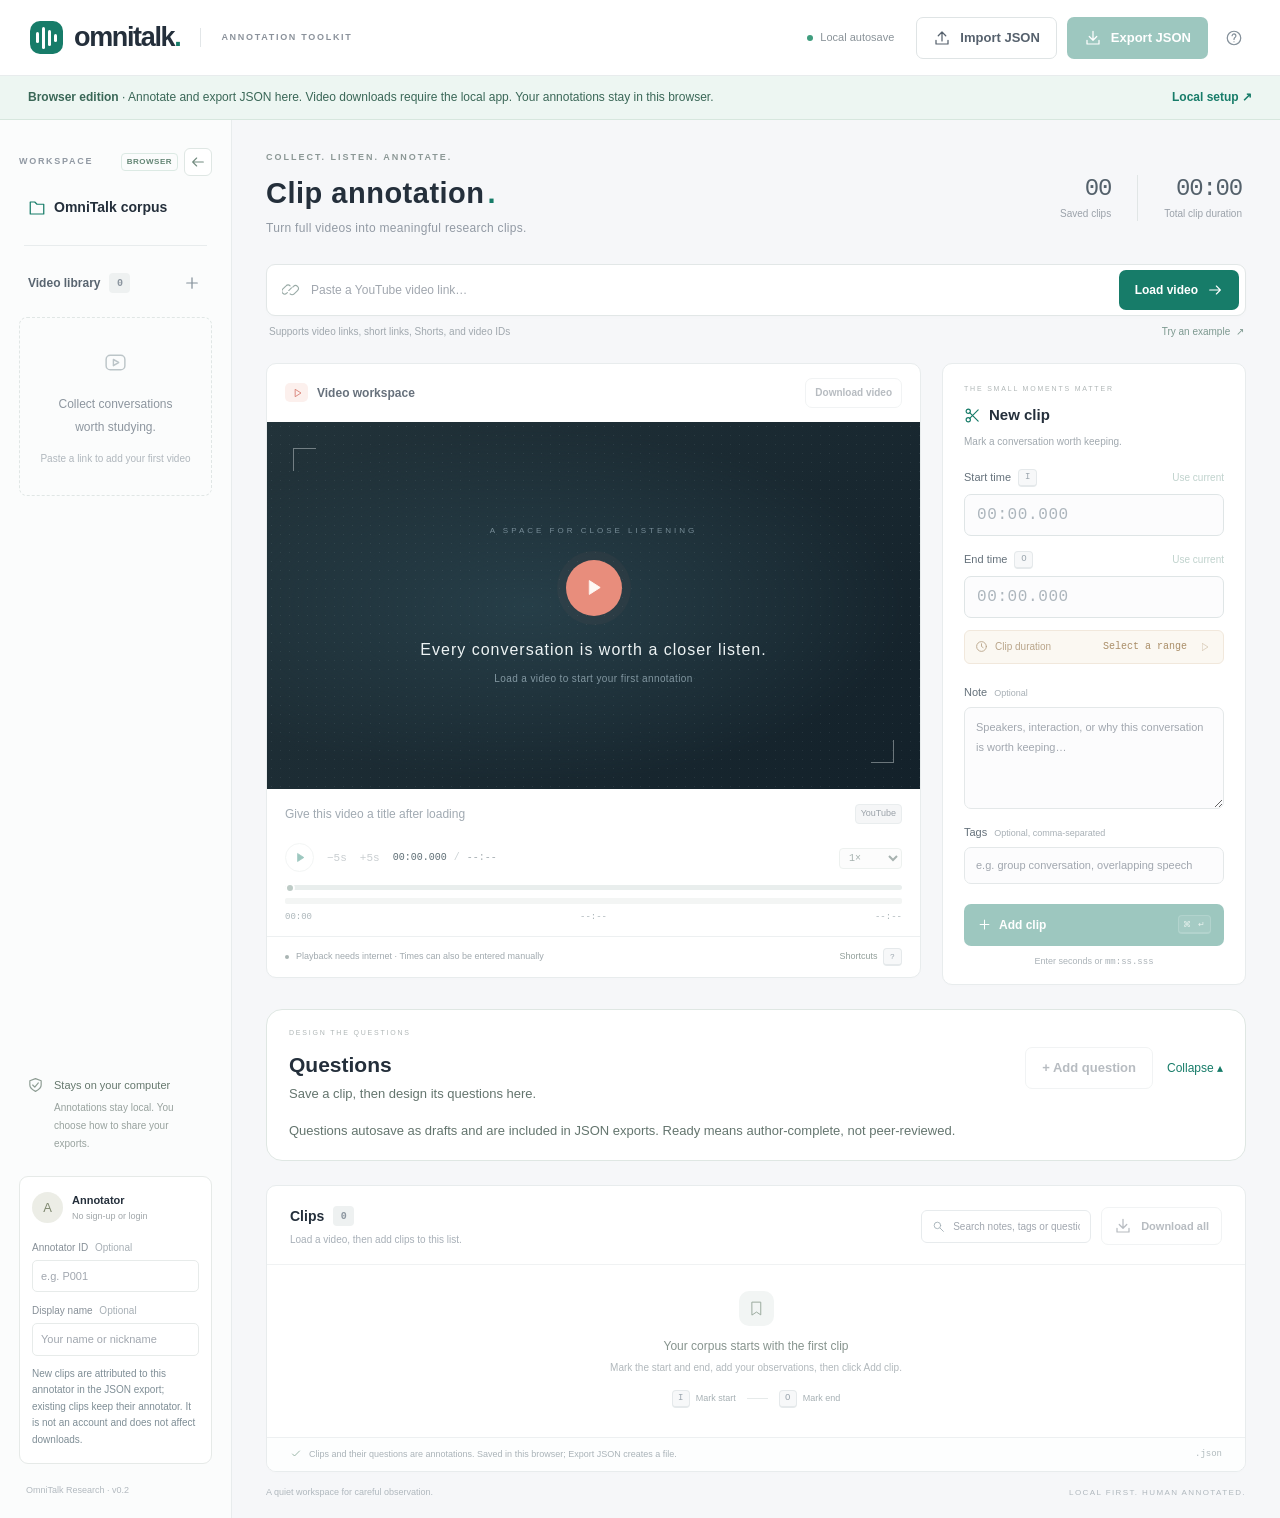
==== commit 9cd7d67d: "Publish browser edition from 4b8b200" ====
--- a/index.html
+++ b/index.html
@@ -64,6 +64,12 @@
         <label class="project-field" for="project-name"><svg class="icon"><use href="#i-folder"/></svg><input id="project-name" aria-label="Project name" maxlength="200" value="OmniTalk corpus"></label>
         <div class="sidebar-divider"></div>
         <div class="library-heading"><h2>Video library <span id="video-count" class="count-pill">0</span></h2><button class="icon-button" id="add-video-focus" aria-label="Add video"><svg class="icon"><use href="#i-plus"/></svg></button></div>
+        <div class="library-filters" id="library-filters" role="search" aria-label="Filter video library" hidden>
+          <label class="library-search"><svg class="icon"><use href="#i-search"/></svg><input id="library-search" placeholder="Filter by title or ID" aria-label="Filter videos by title or ID" autocomplete="off"></label>
+          <select id="library-annotator" aria-label="Filter videos by annotator"></select>
+          <select id="library-status" aria-label="Filter videos by question status"></select>
+          <div class="library-filter-summary" id="library-filter-summary" role="status" hidden><span id="library-filter-count"></span><button class="text-button" id="clear-library-filters" type="button">Clear filters</button></div>
+        </div>
         <nav id="video-list" class="video-list" aria-label="Video list"></nav>
         <div class="library-empty" id="library-empty"><svg class="icon"><use href="#i-video"/></svg><p>Collect conversations<br>worth studying.</p><span>Paste a link to add your first video</span></div>
         <div class="sidebar-bottom">
@@ -72,7 +78,7 @@
             <div class="participant-heading"><span class="avatar" id="participant-avatar">A</span><div><strong>Annotator</strong><span>No sign-up or login</span></div></div>
             <label for="annotator-id">Annotator ID <span class="optional">Optional</span></label><input id="annotator-id" placeholder="e.g. P001" maxlength="200" autocomplete="off" aria-describedby="annotator-help">
             <label for="annotator-name">Display name <span class="optional">Optional</span></label><input id="annotator-name" placeholder="Your name or nickname" maxlength="200" autocomplete="off">
-            <p class="annotator-help" id="annotator-help">Labels the annotator in this project's JSON export. It is not an account and does not affect downloads.</p>
+            <p class="annotator-help" id="annotator-help">New clips are attributed to this annotator in the JSON export; existing clips keep their annotator. It is not an account and does not affect downloads.</p>
           </div>
           <span class="sidebar-version">OmniTalk Research · v0.2</span>
         </div>
@@ -149,7 +155,7 @@
       </main>
     </div>
 
-    <dialog id="help-dialog" class="help-dialog"><div class="dialog-heading"><div><div class="eyebrow">A LITTLE FIELD GUIDE</div><h2>Start building your corpus</h2></div><button class="icon-button" id="close-help" aria-label="Close help"><svg class="icon"><use href="#i-close"/></svg></button></div><ol class="help-steps"><li><strong>Optionally enter an annotator ID, then paste a video link.</strong><p>The ID labels this project in your exported JSON; it does not create an account. Clip ranges, notes, and tags are your annotations.</p></li><li><strong>Play, mark, and record your observations.</strong><p>Click “Use current” or enter seconds or mm:ss.sss. Click Add clip to place it in the list below. Each video has its own clips and unfinished draft; switch videos in the library.</p></li><li><strong>Export JSON to share with your project lead.</strong><p>Exports save a JSON file through the local server. The dialog shows its location. Import the file to continue annotating.</p></li></ol><div class="shortcut-grid"><span><kbd>Space</kbd>Play / pause</span><span><kbd>I</kbd>Mark start</span><span><kbd>O</kbd>Mark end</span><span><kbd>⌘ / Ctrl ↵</kbd>Add clip</span></div><p class="help-note">Shortcuts work outside text fields. If the YouTube player has focus, click elsewhere on this page first. The save shortcut also works inside clip fields.</p><div class="help-details"><p><strong>Local storage: </strong>Annotations and unfinished drafts are saved in this browser’s localStorage. Storage is separate for each browser, host, and port; clearing browser data removes it. Export regularly, and avoid editing the same project in multiple tabs.</p><p><strong>YouTube limitations: </strong>Videos need internet access and must allow embedding. The page has no comments or recommendation sidebar, but YouTube controls the player’s branding, ads, and end recommendations. You can still enter times manually if playback fails. Times are stored to milliseconds, without a guarantee of frame accuracy.</p><p><strong>Audio and subtitles: </strong>Use Download video for the full video, a clip row for one clip, or Download all for all clips of the selected video. Choose a save folder before starting. Video downloads include source audio. Audio-only extraction and subtitle import are not implemented yet.</p></div></dialog>
+    <dialog id="help-dialog" class="help-dialog"><div class="dialog-heading"><div><div class="eyebrow">A LITTLE FIELD GUIDE</div><h2>Start building your corpus</h2></div><button class="icon-button" id="close-help" aria-label="Close help"><svg class="icon"><use href="#i-close"/></svg></button></div><ol class="help-steps"><li><strong>Optionally enter an annotator ID, then paste a video link.</strong><p>Each new clip records this annotator in the exported JSON; it does not create an account. Clip ranges, notes, and tags are your annotations.</p></li><li><strong>Play, mark, and record your observations.</strong><p>Click “Use current” or enter seconds or mm:ss.sss. Click Add clip to place it in the list below. Each video has its own clips and unfinished draft; switch videos in the library.</p></li><li><strong>Export JSON to share with your project lead.</strong><p>Exports save a JSON file through the local server. The dialog shows its location. Import the file to continue annotating.</p></li></ol><div class="shortcut-grid"><span><kbd>Space</kbd>Play / pause</span><span><kbd>I</kbd>Mark start</span><span><kbd>O</kbd>Mark end</span><span><kbd>⌘ / Ctrl ↵</kbd>Add clip</span></div><p class="help-note">Shortcuts work outside text fields. If the YouTube player has focus, click elsewhere on this page first. The save shortcut also works inside clip fields.</p><div class="help-details"><p><strong>Local storage: </strong>Annotations and unfinished drafts are saved in this browser’s localStorage. Storage is separate for each browser, host, and port; clearing browser data removes it. Export regularly, and avoid editing the same project in multiple tabs.</p><p><strong>YouTube limitations: </strong>Videos need internet access and must allow embedding. The page has no comments or recommendation sidebar, but YouTube controls the player’s branding, ads, and end recommendations. You can still enter times manually if playback fails. Times are stored to milliseconds, without a guarantee of frame accuracy.</p><p><strong>Audio and subtitles: </strong>Use Download video for the full video, a clip row for one clip, or Download all for all clips of the selected video. Choose a save folder before starting. Video downloads include source audio. Audio-only extraction and subtitle import are not implemented yet.</p></div></dialog>
     <dialog id="confirm-dialog" class="confirm-dialog"><h2 id="confirm-title"></h2><p id="confirm-message"></p><div class="dialog-actions"><button class="button secondary" id="confirm-cancel">Cancel</button><button class="button primary" id="confirm-accept">Confirm</button></div></dialog>
     <dialog id="export-dialog" class="export-dialog">
       <div class="dialog-heading"><div><div class="eyebrow">READY TO SHARE</div><h2>Export annotations</h2></div><button class="icon-button" id="close-export" aria-label="Close export"><svg class="icon"><use href="#i-close"/></svg></button></div>
--- a/styles.css
+++ b/styles.css
@@ -1,10 +1,10 @@
 @charset "UTF-8";
 :root{--bg:#f6f7f9;--paper:#fff;--text:#242f3b;--muted:#89919d;--line:#e8eced;--green:#177c69;--green-dark:#106351;--green-wash:#eaf4f0;--rose:#e98272;--mono:"SFMono-Regular",Consolas,"Liberation Mono",monospace;--sans:-apple-system,BlinkMacSystemFont,"Segoe UI","PingFang SC","Microsoft YaHei",sans-serif}
-*{box-sizing:border-box}body{margin:0;background:var(--bg);color:var(--text);font-family:var(--sans);font-size:14px;line-height:1.5;-webkit-font-smoothing:antialiased}button,input,textarea,select{font:inherit}button,a,input,textarea,select{-webkit-tap-highlight-color:transparent}button{cursor:pointer}button:disabled{cursor:not-allowed;opacity:.42}button,a{touch-action:manipulation}a{color:inherit;text-decoration:none}input,textarea,select{color:var(--text)}button:focus-visible,a:focus-visible,input:focus-visible,textarea:focus-visible,select:focus-visible{outline:3px solid #83bcaa;outline-offset:3px}input,textarea{width:100%;min-width:0;background:#fff;border:1px solid #dfe5e6;border-radius:7px;padding:10px 12px;transition:border-color .15s,box-shadow .15s}input::placeholder,textarea::placeholder{color:#a1a7af}input:focus,textarea:focus{border-color:#75ae9f;outline:none;box-shadow:0 0 0 3px #177c6910}textarea{resize:vertical;min-height:94px}input:disabled{background:#f8f9fa}h1,h2,h3,p{margin:0}h2{font-size:15px;font-weight:650}h3{font-weight:600}svg.icon{width:18px;height:18px;flex-shrink:0;fill:none;stroke:currentColor;stroke-width:1.65;stroke-linecap:round;stroke-linejoin:round}.icon-definitions{position:absolute;width:0;height:0;overflow:hidden}.button{display:inline-flex;align-items:center;justify-content:center;gap:9px;padding:10px 16px;border:1px solid transparent;border-radius:7px;font-size:13px;font-weight:550;line-height:20px;white-space:nowrap;transition:background .15s,transform .15s}.button:active:not(:disabled){transform:translateY(1px)}.primary{background:var(--green);color:white}.primary:hover:not(:disabled){background:var(--green-dark)}.secondary{background:white;border-color:#dfe4e5;color:#56616d}.secondary:hover{background:#f6f8f7}.icon-button{display:inline-flex;align-items:center;justify-content:center;width:32px;height:32px;background:transparent;color:#84909a;border:0;border-radius:6px;padding:0;flex-shrink:0}.icon-button:hover:not(:disabled){background:#edf2f1;color:var(--green)}.text-button{border:0;background:none;padding:0;color:var(--green);font-size:12px;font-weight:500;white-space:nowrap}.text-button:hover{text-decoration:underline;text-underline-offset:4px}.topbar{height:76px;display:flex;align-items:center;justify-content:space-between;padding:0 30px;background:var(--paper);border-bottom:1px solid var(--line);gap:24px}.brand{display:flex;align-items:center;gap:11px;font-size:27px;letter-spacing:-1.35px;font-weight:720;line-height:1}.brand-period{color:var(--green)}.brand-mark{height:33px;width:33px;border-radius:10px;background:var(--green);display:flex;align-items:center;justify-content:center;gap:3px}.brand-mark i{width:3px;border-radius:3px;background:#fff;height:11px}.brand-mark i:nth-child(2){height:22px}.brand-mark i:nth-child(3){height:16px}.brand-mark i:nth-child(4){height:8px}.brand .brand-caption{font-size:9px;letter-spacing:1.7px;font-weight:600;color:#8b929b;margin-left:9px;padding-left:20px;border-left:1px solid #e2e6e8;line-height:19px}.topbar-actions{display:flex;align-items:center;gap:10px}.save-status{display:flex;align-items:center;gap:7px;color:#8a9399;font-size:11px;margin-right:12px}.status-dot{display:inline-block;flex-shrink:0;width:6px;height:6px;border-radius:50%;background:#3f9d7e}.status-dot.muted{background:#a9b4b3}.save-status.error{color:#b75c46}.save-status.error .status-dot{background:#cb7560}.app-layout{display:grid;grid-template-columns:232px minmax(0,1fr);min-height:calc(100vh - 76px)}.sidebar{display:flex;flex-direction:column;background:#fbfcfc;border-right:1px solid var(--line);padding:28px 19px 20px;min-width:0}.workspace-label{display:flex;align-items:center;justify-content:space-between;gap:8px;color:#9199a3;font-size:9px;letter-spacing:1.7px;font-weight:600;margin:0 8px 15px}.local-pill{display:flex;gap:5px;align-items:center;border:1px solid #dceae4;border-radius:4px;padding:2px 5px;color:#638574;font-size:8px;letter-spacing:.5px}.local-pill .status-dot{width:4px;height:4px}.project-field{display:flex;align-items:center;gap:8px;padding-left:9px;color:var(--green)}.project-field input{padding:6px 0;border:0;background:transparent;font-size:14px;font-weight:600;box-shadow:none}.sidebar-divider{height:1px;background:var(--line);margin:21px 5px}.library-heading{display:flex;align-items:center;justify-content:space-between;margin:0 4px 14px 9px}.library-heading h2{font-size:12px;color:#596570;display:flex;align-items:center;gap:9px}.count-pill{display:inline-flex;align-items:center;justify-content:center;background:#eef1f1;color:#8b959f;min-width:21px;height:20px;padding:0 6px;border-radius:4px;font-size:10px;font-weight:550;font-family:var(--mono)}.video-list{display:flex;flex-direction:column;gap:6px}.video-item{display:flex;gap:11px;align-items:center;text-align:left;background:transparent;border:1px solid transparent;border-radius:8px;padding:11px 9px;min-width:0;width:100%;color:#6f7b84}.video-item:hover{background:#f0f4f3}.video-item.active{background:#eaf3ef;border-color:#d8e9df;color:var(--green)}.video-item-thumbnail{width:35px;height:29px;border-radius:5px;background:#e7eceb;display:grid;place-items:center;flex-shrink:0}.video-item.active .video-item-thumbnail{background:#d8e9df}.video-item-thumbnail .icon{width:18px;height:18px}.video-item-info{min-width:0;flex:1}.video-item-title{display:block;white-space:nowrap;overflow:hidden;text-overflow:ellipsis;font-size:12px;font-weight:550}.video-item-detail{display:block;font-size:10px;margin-top:4px;color:#8e9b97}.video-item-indicator{width:5px;height:5px;background:var(--green);border-radius:50%;flex-shrink:0}.library-empty{padding:32px 8px 27px;text-align:center;margin-top:4px;border:1px dashed #e0e6e5;border-radius:8px;color:#bcc5c8}.library-empty>.icon{height:25px;width:25px;stroke-width:1.4}.library-empty p{font-size:12px;line-height:1.9;color:#8d969f;margin:12px 0 8px}.library-empty>span{font-size:10px;color:#b0b7bd}.sidebar-bottom{margin-top:auto;padding-top:64px}.privacy-note{display:flex;gap:10px;padding:0 8px 23px;color:#8d9c93}.privacy-note .icon{margin-top:2px;width:17px}.privacy-note strong{color:#65786d;font-size:11px;font-weight:500}.privacy-note p{font-size:10px;color:#98a29e;line-height:1.8;margin-top:4px}.participant-card{border:1px solid #e6eae8;border-radius:9px;background:white;padding:15px 12px}.participant-heading{display:flex;align-items:center;gap:9px;margin-bottom:16px}.avatar{width:31px;height:31px;background:#ecede6;color:#7f8870;font-size:13px;border-radius:50%;display:grid;place-items:center;font-weight:500}.participant-heading strong{display:block;font-size:11px;font-weight:600}.participant-heading div>span{display:block;font-size:9px;color:#a0a6a9;margin-top:2px}.participant-card label{display:block;font-size:10px;color:#879098;margin:11px 0 5px}.participant-card input{font-size:11px;padding:7px 8px;border-color:#e7ebea;border-radius:5px}.optional{color:#a7afb5;font-size:10px;font-weight:400;margin-left:4px}.sidebar-version{display:block;color:#b2b9bf;font-size:9px;margin:20px 7px 0}main{min-width:0;padding:31px 34px 18px;max-width:1740px;width:100%;margin:0 auto}.page-heading{display:flex;align-items:center;justify-content:space-between;margin-bottom:27px;gap:20px}.eyebrow{color:#8c9896;font-size:9px;font-weight:550;letter-spacing:2px;margin-bottom:7px}h1{font-size:29px;font-weight:650;letter-spacing:.5px;line-height:1.45}.heading-dot{color:var(--green);padding-left:3px}.page-heading p{font-size:12px;color:#929aa4;margin-top:5px;letter-spacing:.3px}.workspace-stats{display:flex;gap:26px;margin-right:4px;padding-top:9px}.workspace-stats>span{display:flex;flex-direction:column;align-items:flex-end;font-size:10px;color:#9ba2aa;gap:4px}.workspace-stats>span+span{padding-left:26px;border-left:1px solid #e1e6e6}.workspace-stats strong{font:500 24px var(--mono);color:#54616b;letter-spacing:-1.2px}.source-loader{margin-bottom:24px}.source-loader form{display:flex;padding:5px 6px 5px 15px;gap:9px;background:white;border:1px solid #e2e7e7;border-radius:9px;box-shadow:0 2px 4px #283c3203}.url-field{display:flex;align-items:center;gap:11px;flex:1;min-width:0;color:#9aaba7}.url-field input{border:0;padding:9px 0;box-shadow:none;font-size:12px;background:transparent}.source-loader .button{padding:9px 15px;font-size:12px}.source-loader .button .icon{width:16px}.source-helper{display:flex;justify-content:space-between;padding:8px 2px 0 3px;color:#a0a8ae;font-size:10px;gap:10px}.source-helper .text-button{font-size:10px;color:#7d9990}.source-helper .text-button span{padding-left:3px}.annotation-grid{display:grid;grid-template-columns:minmax(0,1fr) 304px;gap:21px;align-items:start}.video-card,.editor-card,.clips-card{background:white;border:1px solid var(--line);border-radius:10px;min-width:0;overflow:hidden;box-shadow:0 2px 5px #23302a02}.video-card-heading{display:flex;align-items:center;justify-content:space-between;padding:14px 18px;height:53px}.video-heading-label{display:flex;align-items:center;gap:9px}.video-card-heading h2{font-size:12px;color:#67717c;font-weight:550}.youtube-mark{background:#fcf0ed;color:#d98075;display:grid;place-items:center;width:23px;height:19px;border-radius:5px}.youtube-mark .icon{width:12px;height:12px;stroke-width:1.8}.subtle-link{display:inline-flex;align-items:center;gap:5px;color:#98a2a8;font-size:10px}.subtle-link:hover{color:var(--green)}.subtle-link .icon{width:12px;height:12px}.player-stage{position:relative;background:#182830;aspect-ratio:16/9;min-height:210px;overflow:hidden}.video-empty{position:absolute;inset:0;display:flex;flex-direction:column;align-items:center;justify-content:center;background:radial-gradient(ellipse at 40% 50%,#263e48 0,transparent 68%),linear-gradient(135deg,#22333a,#13212a);color:#edf3f4;text-align:center;padding:26px}.video-empty:before{content:"";position:absolute;inset:0;opacity:.09;background-image:radial-gradient(#c6d8dc .6px,transparent .6px);background-size:9px 9px;pointer-events:none}.preview-eyebrow{position:relative;font-size:8px;color:#778c97;letter-spacing:3px;margin-bottom:23px}.empty-play{position:relative;background:#e88d7c;width:56px;height:56px;border-radius:50%;display:grid;place-items:center;box-shadow:0 0 0 9px #ea8e7a09}.empty-play .icon{width:23px;height:23px;fill:#fef8f4;color:#fef8f4;margin-left:-2px;stroke-width:1}.video-empty h3{font-size:16px;font-weight:450;letter-spacing:1px;margin:22px 0 9px;position:relative}.video-empty p{font-size:10px;letter-spacing:.4px;color:#8297a1;position:relative}.empty-corner{position:absolute;width:23px;height:23px;opacity:.4;border-color:#63808a}.empty-corner.top-left{top:26px;left:26px;border-top:1px solid;border-left:1px solid}.empty-corner.bottom-right{bottom:26px;right:26px;border-right:1px solid;border-bottom:1px solid}#youtube-mount,#youtube-player,#youtube-mount iframe{position:absolute;inset:0;height:100%;width:100%;border:0}.video-meta{display:flex;align-items:center;gap:12px;padding:13px 18px 8px}.video-meta input{font-size:12px;font-weight:500;border:0;border-radius:2px;background:none;padding:3px 0;box-shadow:none}.video-meta input::placeholder{font-weight:400;color:#a1aab2}.video-source-badge{font-size:9px;color:#9ba2a9;background:#f5f6f7;border:1px solid #e9edee;border-radius:4px;padding:2px 5px}.transport{padding:9px 18px 14px}.transport-controls{display:flex;justify-content:space-between;align-items:center;gap:8px;margin-bottom:13px}.playback-buttons{display:flex;align-items:center;gap:13px}.play-toggle{border:1px solid #e3e9e7;border-radius:50%;height:29px;width:29px;color:var(--green)}.play-toggle .icon{width:13px;height:13px;fill:var(--green);stroke-width:1.5}.play-toggle.playing .icon{fill:none;stroke-width:3}.skip-button{border:0;background:none;color:#7f8b92;font:11px var(--mono);padding:4px 0}.skip-button:hover:not(:disabled){color:var(--green)}.playback-time{font-family:var(--mono);font-size:10px;color:#5f6f76;white-space:nowrap}.time-divider{color:#ccd2d4;padding:0 7px}#video-duration{color:#a7afb3}.speed-control select{font-family:var(--mono);font-size:10px;color:#83928f;border:1px solid #e6ece9;background:#fbfcfb;border-radius:4px;padding:3px 5px;cursor:pointer;max-width:70px}#seek-range{display:block;padding:0;margin:0;width:100%;height:5px;border:0;box-shadow:none;border-radius:5px;appearance:none;background:#e9eeed;accent-color:var(--green);cursor:pointer}#seek-range:disabled{cursor:default}#seek-range::-webkit-slider-thumb{appearance:none;width:10px;height:10px;background:var(--green);border:2px solid white;box-shadow:0 0 0 1px #177c6960;border-radius:50%}#seek-range:disabled::-webkit-slider-thumb{background:#bdcbc6;box-shadow:none}.clip-timeline{position:relative;height:6px;margin-top:8px;background:#f3f5f4;border-radius:2px}.timeline-clip{height:6px;border:0;position:absolute;background:#90beae;border-radius:2px;min-width:3px;padding:0}.timeline-clip:hover{background:var(--green);height:8px;top:-1px}.timeline-labels{display:flex;justify-content:space-between;font:9px var(--mono);color:#acb6ba;margin-top:8px}.video-card-footer{display:flex;align-items:center;gap:7px;border-top:1px solid #edf0f1;padding:11px 18px;color:#a0a9ae;font-size:9px}.video-card-footer .status-dot{width:4px;height:4px}.keyboard-help{margin-left:auto;font-size:9px;color:#929f9a}.keyboard-help kbd{font-size:8px;margin-left:3px}.player-notice{margin:5px 18px 0;padding:9px 11px;background:#faf4e9;border:1px solid #f0e4c7;border-radius:5px;color:#a17b42;font-size:11px;line-height:1.8}.player-notice .text-button{margin-left:9px;font-size:11px}.editor-card{padding:20px 21px 15px}.section-kicker{font-size:7px;letter-spacing:1.8px;color:#b0b7b7;display:block;margin-bottom:10px}.editor-header>div{display:flex;align-items:center;justify-content:space-between}.editor-header h2{display:flex;align-items:center;gap:8px;font-size:15px}.editor-header h2 .icon{color:var(--green);height:17px;width:17px}.editor-header p{font-size:10px;color:#a1a9af;margin-top:7px}.editor-header{margin-bottom:20px}fieldset{border:0;padding:0;margin:0;min-width:0}fieldset:disabled .time-input,fieldset:disabled textarea,fieldset:disabled input{background:#fcfcfd}kbd{font:9px var(--mono);font-weight:400;color:#9ba6ae;background:#f7f8f9;border:1px solid #e5e9eb;border-bottom-width:2px;min-width:19px;height:18px;display:inline-flex;align-items:center;justify-content:center;border-radius:4px;padding:0 4px}.field-label{display:flex;align-items:center;justify-content:space-between;margin-bottom:7px;gap:8px}.field-label label{font-size:11px;color:#65717b;font-weight:500}.field-label label kbd{margin-left:4px;vertical-align:middle}.capture-button{border:0;color:#6a9689;background:none;font-size:10px;padding:0}.capture-button:hover:not(:disabled){color:var(--green);text-decoration:underline;text-underline-offset:3px}.time-input{font:16px var(--mono);letter-spacing:.6px;padding:10px 12px;height:42px;color:#57666e}.time-input::placeholder{color:#adb6bd}.time-field+.time-field{margin-top:15px}.selection-duration{display:flex;align-items:center;gap:7px;border:1px solid #f1e8dc;background:#fbf8f2;border-radius:6px;height:34px;padding:0 10px;margin-top:12px;margin-bottom:20px;color:#b9a58a;font-size:10px}.selection-duration>.icon{width:13px;height:13px}.selection-duration strong{margin-left:auto;font:500 10px var(--mono);color:#aa8e68}.selection-duration>.icon-button{width:19px;height:23px;color:#aa8e68}.selection-duration>.icon-button .icon{width:12px;height:12px}.form-label{display:block;font-size:11px;color:#65717b;font-weight:500;margin-bottom:7px}.editor-card textarea{font-size:11px;line-height:1.8;padding:10px 11px;margin-bottom:15px;border-color:#e4e8e9;display:block}.editor-card input:not(.time-input){font-size:11px;padding:9px 11px;border-color:#e4e8e9}.editor-card .optional{font-size:9px}.save-clip{width:100%;margin-top:20px;font-size:12px;padding:10px 12px;gap:7px}.save-clip .icon{width:15px;height:15px}.save-clip kbd{margin-left:auto;background:#ffffff15;border-color:#ffffff25;color:#cce0d8;font-size:8px;height:19px;letter-spacing:1px}.editor-hint{text-align:center;font-size:9px;color:#abb3b8;margin-top:9px}.mono{font-family:var(--mono)}.field-error{font-size:11px;line-height:1.7;color:#ba604d;margin-top:8px}.clips-card{margin-top:23px}.clips-heading{display:flex;justify-content:space-between;align-items:center;padding:20px 23px 17px;gap:20px}.clips-heading h2{font-size:14px;display:flex;gap:9px;align-items:center}.clips-heading p{color:#a7afb7;font-size:10px;margin-top:5px}.clip-search{display:flex;align-items:center;gap:8px;border:1px solid #e7ebed;padding:0 10px;border-radius:6px;max-width:210px}.clip-search .icon{width:13px;height:13px;color:#a3b0b6}.clip-search input{border:0;box-shadow:none;padding:8px 0;font-size:10px;background:transparent}.clips-empty{border-top:1px solid #f0f2f3;text-align:center;padding:26px 15px 29px}.empty-bookmark{display:inline-flex;width:35px;height:35px;border-radius:10px;background:#f2f5f4;color:#9bab9f;align-items:center;justify-content:center}.empty-bookmark .icon{width:17px;height:17px;stroke-width:1.4}.clips-empty h3{font-size:12px;color:#87948e;margin:11px 0 5px;font-weight:500}.clips-empty p{font-size:10px;color:#b1b8bc}.empty-step{display:inline-flex;align-items:center;gap:6px;font-size:9px;color:#a5afb3;margin-top:15px}.empty-step kbd{font-size:9px;height:18px;min-width:18px}.step-dash{width:21px;height:1px;background:#e6eaea;margin:0 5px}.clips-footer{border-top:1px solid #edf0f1;display:flex;align-items:center;gap:7px;color:#aab3b8;padding:10px 23px;font-size:9px;background:#fdfefe}.clips-footer>.icon{width:12px;height:12px;color:#89a998}.json-badge{margin-left:auto;font-family:var(--mono);color:#b0babd;font-size:9px}.page-footer{display:flex;align-items:center;justify-content:space-between;color:#b0b8be;font-size:9px;margin-top:14px;gap:15px}.page-footer>span:last-child{font-size:8px;letter-spacing:1.4px}.table-scroll{overflow:auto;border-top:1px solid #edf0f1}table{border-collapse:collapse;width:100%;text-align:left;table-layout:fixed}th{font-size:9px;font-weight:500;color:#9ea7ad;background:#fcfdfd;padding:10px 12px;border-bottom:1px solid #edf0f1}th:first-child{width:85px;padding-left:22px}th:nth-child(2){width:173px}th:nth-child(4){width:115px}th:last-child{width:102px;padding-right:20px}td{padding:14px 12px;border-bottom:1px solid #f0f3f3;vertical-align:middle;font-size:11px}tr:last-child td{border-bottom:0}tbody tr:hover{background:#fbfdfc}tbody tr.editing{background:#f2f8f4}td:first-child{padding-left:22px}.clip-number{display:flex;align-items:center;gap:6px;color:#94a39c;font:10px var(--mono)}.clip-number .icon-button{width:23px;height:23px;color:var(--green);background:#eef5f1}.clip-number .icon{width:12px;height:12px}.clip-time{font:10px var(--mono);color:#657972;white-space:nowrap;letter-spacing:-.3px}.clip-length{font:9px var(--mono);color:#acb7b4;margin-top:4px}.clip-note-text{color:#7b858d;white-space:pre-wrap;overflow-wrap:anywhere;display:-webkit-box;-webkit-line-clamp:3;-webkit-box-orient:vertical;overflow:hidden;line-height:1.8}.clip-note-text.empty{color:#c0c7ca}.tag-list{display:flex;flex-wrap:wrap;gap:4px}.clip-tag{display:inline-block;max-width:100%;overflow:hidden;text-overflow:ellipsis;white-space:nowrap;font-size:8px;line-height:1.6;padding:2px 5px;border-radius:3px;background:#f0f4f1;color:#889d90}.row-actions{display:flex;gap:4px;justify-content:flex-end}.row-actions .icon-button{width:25px;height:26px}.row-actions .icon{width:13px;height:13px}.row-actions .delete-clip:hover{background:#fcf0ed;color:#c46f5d}.actions-heading{text-align:right}.no-results{padding:45px 20px;text-align:center;color:#a2abae;font-size:12px;border-top:1px solid var(--line)}dialog{border:1px solid var(--line);border-radius:14px;padding:30px;max-width:580px;width:calc(100% - 36px);color:var(--text);box-shadow:0 24px 100px #182d3430}dialog::backdrop{background:#10242d65;backdrop-filter:blur(3px)}.dialog-heading{display:flex;justify-content:space-between;align-items:start;margin-bottom:22px}.dialog-heading h2{font-size:20px}.help-steps{padding-left:20px;margin:0 0 12px;list-style-type:decimal-leading-zero}.help-steps li{padding-left:8px;margin-bottom:18px;color:var(--green);font-size:12px}.help-steps strong{color:#57656c;font-weight:600}.help-steps p{font-size:11px;color:#97a2a8;margin-top:5px;line-height:1.8}.shortcut-grid{display:grid;grid-template-columns:1fr 1fr;gap:12px;padding:17px;background:#f7f9f8;border-radius:8px}.shortcut-grid>span{display:flex;align-items:center;gap:8px;font-size:11px;color:#7b898f}.help-note{font-size:10px;color:#a2adb1;line-height:1.8;margin:12px 0 18px}.help-details{border-top:1px solid var(--line);padding-top:16px}.help-details p{font-size:11px;color:#95a1a7;line-height:1.9;margin-bottom:10px}.help-details strong{font-weight:500;color:#6d7d83}.confirm-dialog{max-width:420px}.confirm-dialog h2{font-size:18px;margin-bottom:12px}.confirm-dialog>p{font-size:12px;color:#8a969d;line-height:1.9;white-space:pre-line}.dialog-actions{display:flex;justify-content:flex-end;gap:10px;margin-top:25px}.toast{position:fixed;bottom:25px;left:50%;transform:translateX(-50%);display:flex;align-items:center;gap:8px;padding:12px 19px;border:1px solid #d8e7e0;background:#f4fcf7;box-shadow:0 4px 25px #29413713;border-radius:8px;color:#407c65;font-size:12px;z-index:50;max-width:calc(100vw - 32px)}.toast.error{background:#fff5f0;border-color:#f1d5c8;color:#b96d4f}.toast .icon{width:15px;height:15px}.storage-warning{padding:12px 15px;margin-bottom:20px;border:1px solid #ebd9bb;background:#fff7e9;color:#b38b4b;border-radius:7px;font-size:11px;line-height:1.8}.storage-warning button{margin-left:12px}.sr-only{position:absolute;width:1px;height:1px;padding:0;overflow:hidden;clip:rect(0,0,0,0);white-space:nowrap;border:0}.noscript{position:fixed;inset:0;z-index:100;background:#fff;display:grid;place-items:center}[hidden]{display:none!important}
+*{box-sizing:border-box}body{margin:0;background:var(--bg);color:var(--text);font-family:var(--sans);font-size:14px;line-height:1.5;-webkit-font-smoothing:antialiased}button,input,textarea,select{font:inherit}button,a,input,textarea,select{-webkit-tap-highlight-color:transparent}button{cursor:pointer}button:disabled{cursor:not-allowed;opacity:.42}button,a{touch-action:manipulation}a{color:inherit;text-decoration:none}input,textarea,select{color:var(--text)}button:focus-visible,a:focus-visible,input:focus-visible,textarea:focus-visible,select:focus-visible{outline:3px solid #83bcaa;outline-offset:3px}input,textarea{width:100%;min-width:0;background:#fff;border:1px solid #dfe5e6;border-radius:7px;padding:10px 12px;transition:border-color .15s,box-shadow .15s}input::placeholder,textarea::placeholder{color:#a1a7af}input:focus,textarea:focus{border-color:#75ae9f;outline:none;box-shadow:0 0 0 3px #177c6910}textarea{resize:vertical;min-height:94px}input:disabled{background:#f8f9fa}h1,h2,h3,p{margin:0}h2{font-size:15px;font-weight:650}h3{font-weight:600}svg.icon{width:18px;height:18px;flex-shrink:0;fill:none;stroke:currentColor;stroke-width:1.65;stroke-linecap:round;stroke-linejoin:round}.icon-definitions{position:absolute;width:0;height:0;overflow:hidden}.button{display:inline-flex;align-items:center;justify-content:center;gap:9px;padding:10px 16px;border:1px solid transparent;border-radius:7px;font-size:13px;font-weight:550;line-height:20px;white-space:nowrap;transition:background .15s,transform .15s}.button:active:not(:disabled){transform:translateY(1px)}.primary{background:var(--green);color:white}.primary:hover:not(:disabled){background:var(--green-dark)}.secondary{background:white;border-color:#dfe4e5;color:#56616d}.secondary:hover{background:#f6f8f7}.icon-button{display:inline-flex;align-items:center;justify-content:center;width:32px;height:32px;background:transparent;color:#84909a;border:0;border-radius:6px;padding:0;flex-shrink:0}.icon-button:hover:not(:disabled){background:#edf2f1;color:var(--green)}.text-button{border:0;background:none;padding:0;color:var(--green);font-size:12px;font-weight:500;white-space:nowrap}.text-button:hover{text-decoration:underline;text-underline-offset:4px}.topbar{height:76px;display:flex;align-items:center;justify-content:space-between;padding:0 30px;background:var(--paper);border-bottom:1px solid var(--line);gap:24px}.brand{display:flex;align-items:center;gap:11px;font-size:27px;letter-spacing:-1.35px;font-weight:720;line-height:1}.brand-period{color:var(--green)}.brand-mark{height:33px;width:33px;border-radius:10px;background:var(--green);display:flex;align-items:center;justify-content:center;gap:3px}.brand-mark i{width:3px;border-radius:3px;background:#fff;height:11px}.brand-mark i:nth-child(2){height:22px}.brand-mark i:nth-child(3){height:16px}.brand-mark i:nth-child(4){height:8px}.brand .brand-caption{font-size:9px;letter-spacing:1.7px;font-weight:600;color:#8b929b;margin-left:9px;padding-left:20px;border-left:1px solid #e2e6e8;line-height:19px}.topbar-actions{display:flex;align-items:center;gap:10px}.save-status{display:flex;align-items:center;gap:7px;color:#8a9399;font-size:11px;margin-right:12px}.status-dot{display:inline-block;flex-shrink:0;width:6px;height:6px;border-radius:50%;background:#3f9d7e}.status-dot.muted{background:#a9b4b3}.save-status.error{color:#b75c46}.save-status.error .status-dot{background:#cb7560}.app-layout{display:grid;grid-template-columns:232px minmax(0,1fr);min-height:calc(100vh - 76px)}.sidebar{display:flex;flex-direction:column;background:#fbfcfc;border-right:1px solid var(--line);padding:28px 19px 20px;min-width:0}.workspace-label{display:flex;align-items:center;justify-content:space-between;gap:8px;color:#9199a3;font-size:9px;letter-spacing:1.7px;font-weight:600;margin:0 8px 15px}.local-pill{display:flex;gap:5px;align-items:center;border:1px solid #dceae4;border-radius:4px;padding:2px 5px;color:#638574;font-size:8px;letter-spacing:.5px}.local-pill .status-dot{width:4px;height:4px}.project-field{display:flex;align-items:center;gap:8px;padding-left:9px;color:var(--green)}.project-field input{padding:6px 0;border:0;background:transparent;font-size:14px;font-weight:600;box-shadow:none}.sidebar-divider{height:1px;background:var(--line);margin:21px 5px}.library-heading{display:flex;align-items:center;justify-content:space-between;margin:0 4px 14px 9px}.library-heading h2{font-size:12px;color:#596570;display:flex;align-items:center;gap:9px}.count-pill{display:inline-flex;align-items:center;justify-content:center;background:#eef1f1;color:#8b959f;min-width:21px;height:20px;padding:0 6px;border-radius:4px;font-size:10px;font-weight:550;font-family:var(--mono)}.video-list{display:flex;flex-direction:column;gap:6px}.library-filters{display:flex;flex-direction:column;gap:6px;margin:0 4px 12px}.library-search{display:flex;align-items:center;gap:7px;border:1px solid #e7ebed;background:white;padding:0 9px;border-radius:6px}.library-search .icon{width:13px;height:13px;color:#a3b0b6}.library-search input{border:0;box-shadow:none;padding:7px 0;font-size:11px;background:transparent}.library-filters select{width:100%;min-width:0;font-size:11px;color:#56616d;background:white;border:1px solid #e7ebed;border-radius:6px;padding:6px 7px}.library-filter-summary{display:flex;align-items:center;justify-content:space-between;gap:8px;font-size:10px;color:#8e9b97;padding:0 2px}.library-filter-summary[hidden],.library-filters[hidden]{display:none}.library-no-results{font-size:11px;color:#8d969f;text-align:center;padding:18px 8px;border:1px dashed #e0e6e5;border-radius:8px}.video-item{display:flex;gap:11px;align-items:center;text-align:left;background:transparent;border:1px solid transparent;border-radius:8px;padding:11px 9px;min-width:0;width:100%;color:#6f7b84}.video-item:hover{background:#f0f4f3}.video-item.active{background:#eaf3ef;border-color:#d8e9df;color:var(--green)}.video-item-thumbnail{width:35px;height:29px;border-radius:5px;background:#e7eceb;display:grid;place-items:center;flex-shrink:0}.video-item.active .video-item-thumbnail{background:#d8e9df}.video-item-thumbnail .icon{width:18px;height:18px}.video-item-info{min-width:0;flex:1}.video-item-title{display:block;white-space:nowrap;overflow:hidden;text-overflow:ellipsis;font-size:12px;font-weight:550}.video-item-detail{display:block;font-size:10px;margin-top:4px;color:#8e9b97}.video-item-indicator{width:5px;height:5px;background:var(--green);border-radius:50%;flex-shrink:0}.library-empty{padding:32px 8px 27px;text-align:center;margin-top:4px;border:1px dashed #e0e6e5;border-radius:8px;color:#bcc5c8}.library-empty>.icon{height:25px;width:25px;stroke-width:1.4}.library-empty p{font-size:12px;line-height:1.9;color:#8d969f;margin:12px 0 8px}.library-empty>span{font-size:10px;color:#b0b7bd}.sidebar-bottom{margin-top:auto;padding-top:64px}.privacy-note{display:flex;gap:10px;padding:0 8px 23px;color:#8d9c93}.privacy-note .icon{margin-top:2px;width:17px}.privacy-note strong{color:#65786d;font-size:11px;font-weight:500}.privacy-note p{font-size:10px;color:#98a29e;line-height:1.8;margin-top:4px}.participant-card{border:1px solid #e6eae8;border-radius:9px;background:white;padding:15px 12px}.participant-heading{display:flex;align-items:center;gap:9px;margin-bottom:16px}.avatar{width:31px;height:31px;background:#ecede6;color:#7f8870;font-size:13px;border-radius:50%;display:grid;place-items:center;font-weight:500}.participant-heading strong{display:block;font-size:11px;font-weight:600}.participant-heading div>span{display:block;font-size:9px;color:#a0a6a9;margin-top:2px}.participant-card label{display:block;font-size:10px;color:#879098;margin:11px 0 5px}.participant-card input{font-size:11px;padding:7px 8px;border-color:#e7ebea;border-radius:5px}.optional{color:#a7afb5;font-size:10px;font-weight:400;margin-left:4px}.sidebar-version{display:block;color:#b2b9bf;font-size:9px;margin:20px 7px 0}main{min-width:0;padding:31px 34px 18px;max-width:1740px;width:100%;margin:0 auto}.page-heading{display:flex;align-items:center;justify-content:space-between;margin-bottom:27px;gap:20px}.eyebrow{color:#8c9896;font-size:9px;font-weight:550;letter-spacing:2px;margin-bottom:7px}h1{font-size:29px;font-weight:650;letter-spacing:.5px;line-height:1.45}.heading-dot{color:var(--green);padding-left:3px}.page-heading p{font-size:12px;color:#929aa4;margin-top:5px;letter-spacing:.3px}.workspace-stats{display:flex;gap:26px;margin-right:4px;padding-top:9px}.workspace-stats>span{display:flex;flex-direction:column;align-items:flex-end;font-size:10px;color:#9ba2aa;gap:4px}.workspace-stats>span+span{padding-left:26px;border-left:1px solid #e1e6e6}.workspace-stats strong{font:500 24px var(--mono);color:#54616b;letter-spacing:-1.2px}.source-loader{margin-bottom:24px}.source-loader form{display:flex;padding:5px 6px 5px 15px;gap:9px;background:white;border:1px solid #e2e7e7;border-radius:9px;box-shadow:0 2px 4px #283c3203}.url-field{display:flex;align-items:center;gap:11px;flex:1;min-width:0;color:#9aaba7}.url-field input{border:0;padding:9px 0;box-shadow:none;font-size:12px;background:transparent}.source-loader .button{padding:9px 15px;font-size:12px}.source-loader .button .icon{width:16px}.source-helper{display:flex;justify-content:space-between;padding:8px 2px 0 3px;color:#a0a8ae;font-size:10px;gap:10px}.source-helper .text-button{font-size:10px;color:#7d9990}.source-helper .text-button span{padding-left:3px}.annotation-grid{display:grid;grid-template-columns:minmax(0,1fr) 304px;gap:21px;align-items:start}.video-card,.editor-card,.clips-card{background:white;border:1px solid var(--line);border-radius:10px;min-width:0;overflow:hidden;box-shadow:0 2px 5px #23302a02}.video-card-heading{display:flex;align-items:center;justify-content:space-between;padding:14px 18px;height:53px}.video-heading-label{display:flex;align-items:center;gap:9px}.video-card-heading h2{font-size:12px;color:#67717c;font-weight:550}.youtube-mark{background:#fcf0ed;color:#d98075;display:grid;place-items:center;width:23px;height:19px;border-radius:5px}.youtube-mark .icon{width:12px;height:12px;stroke-width:1.8}.subtle-link{display:inline-flex;align-items:center;gap:5px;color:#98a2a8;font-size:10px}.subtle-link:hover{color:var(--green)}.subtle-link .icon{width:12px;height:12px}.player-stage{position:relative;background:#182830;aspect-ratio:16/9;min-height:210px;overflow:hidden}.video-empty{position:absolute;inset:0;display:flex;flex-direction:column;align-items:center;justify-content:center;background:radial-gradient(ellipse at 40% 50%,#263e48 0,transparent 68%),linear-gradient(135deg,#22333a,#13212a);color:#edf3f4;text-align:center;padding:26px}.video-empty:before{content:"";position:absolute;inset:0;opacity:.09;background-image:radial-gradient(#c6d8dc .6px,transparent .6px);background-size:9px 9px;pointer-events:none}.preview-eyebrow{position:relative;font-size:8px;color:#778c97;letter-spacing:3px;margin-bottom:23px}.empty-play{position:relative;background:#e88d7c;width:56px;height:56px;border-radius:50%;display:grid;place-items:center;box-shadow:0 0 0 9px #ea8e7a09}.empty-play .icon{width:23px;height:23px;fill:#fef8f4;color:#fef8f4;margin-left:-2px;stroke-width:1}.video-empty h3{font-size:16px;font-weight:450;letter-spacing:1px;margin:22px 0 9px;position:relative}.video-empty p{font-size:10px;letter-spacing:.4px;color:#8297a1;position:relative}.empty-corner{position:absolute;width:23px;height:23px;opacity:.4;border-color:#63808a}.empty-corner.top-left{top:26px;left:26px;border-top:1px solid;border-left:1px solid}.empty-corner.bottom-right{bottom:26px;right:26px;border-right:1px solid;border-bottom:1px solid}#youtube-mount,#youtube-player,#youtube-mount iframe{position:absolute;inset:0;height:100%;width:100%;border:0}.video-meta{display:flex;align-items:center;gap:12px;padding:13px 18px 8px}.video-meta input{font-size:12px;font-weight:500;border:0;border-radius:2px;background:none;padding:3px 0;box-shadow:none}.video-meta input::placeholder{font-weight:400;color:#a1aab2}.video-source-badge{font-size:9px;color:#9ba2a9;background:#f5f6f7;border:1px solid #e9edee;border-radius:4px;padding:2px 5px}.transport{padding:9px 18px 14px}.transport-controls{display:flex;justify-content:space-between;align-items:center;gap:8px;margin-bottom:13px}.playback-buttons{display:flex;align-items:center;gap:13px}.play-toggle{border:1px solid #e3e9e7;border-radius:50%;height:29px;width:29px;color:var(--green)}.play-toggle .icon{width:13px;height:13px;fill:var(--green);stroke-width:1.5}.play-toggle.playing .icon{fill:none;stroke-width:3}.skip-button{border:0;background:none;color:#7f8b92;font:11px var(--mono);padding:4px 0}.skip-button:hover:not(:disabled){color:var(--green)}.playback-time{font-family:var(--mono);font-size:10px;color:#5f6f76;white-space:nowrap}.time-divider{color:#ccd2d4;padding:0 7px}#video-duration{color:#a7afb3}.speed-control select{font-family:var(--mono);font-size:10px;color:#83928f;border:1px solid #e6ece9;background:#fbfcfb;border-radius:4px;padding:3px 5px;cursor:pointer;max-width:70px}#seek-range{display:block;padding:0;margin:0;width:100%;height:5px;border:0;box-shadow:none;border-radius:5px;appearance:none;background:#e9eeed;accent-color:var(--green);cursor:pointer}#seek-range:disabled{cursor:default}#seek-range::-webkit-slider-thumb{appearance:none;width:10px;height:10px;background:var(--green);border:2px solid white;box-shadow:0 0 0 1px #177c6960;border-radius:50%}#seek-range:disabled::-webkit-slider-thumb{background:#bdcbc6;box-shadow:none}.clip-timeline{position:relative;height:6px;margin-top:8px;background:#f3f5f4;border-radius:2px}.timeline-clip{height:6px;border:0;position:absolute;background:#90beae;border-radius:2px;min-width:3px;padding:0}.timeline-clip:hover{background:var(--green);height:8px;top:-1px}.timeline-labels{display:flex;justify-content:space-between;font:9px var(--mono);color:#acb6ba;margin-top:8px}.video-card-footer{display:flex;align-items:center;gap:7px;border-top:1px solid #edf0f1;padding:11px 18px;color:#a0a9ae;font-size:9px}.video-card-footer .status-dot{width:4px;height:4px}.keyboard-help{margin-left:auto;font-size:9px;color:#929f9a}.keyboard-help kbd{font-size:8px;margin-left:3px}.player-notice{margin:5px 18px 0;padding:9px 11px;background:#faf4e9;border:1px solid #f0e4c7;border-radius:5px;color:#a17b42;font-size:11px;line-height:1.8}.player-notice .text-button{margin-left:9px;font-size:11px}.editor-card{padding:20px 21px 15px}.section-kicker{font-size:7px;letter-spacing:1.8px;color:#b0b7b7;display:block;margin-bottom:10px}.editor-header>div{display:flex;align-items:center;justify-content:space-between}.editor-header h2{display:flex;align-items:center;gap:8px;font-size:15px}.editor-header h2 .icon{color:var(--green);height:17px;width:17px}.editor-header p{font-size:10px;color:#a1a9af;margin-top:7px}.editor-header{margin-bottom:20px}fieldset{border:0;padding:0;margin:0;min-width:0}fieldset:disabled .time-input,fieldset:disabled textarea,fieldset:disabled input{background:#fcfcfd}kbd{font:9px var(--mono);font-weight:400;color:#9ba6ae;background:#f7f8f9;border:1px solid #e5e9eb;border-bottom-width:2px;min-width:19px;height:18px;display:inline-flex;align-items:center;justify-content:center;border-radius:4px;padding:0 4px}.field-label{display:flex;align-items:center;justify-content:space-between;margin-bottom:7px;gap:8px}.field-label label{font-size:11px;color:#65717b;font-weight:500}.field-label label kbd{margin-left:4px;vertical-align:middle}.capture-button{border:0;color:#6a9689;background:none;font-size:10px;padding:0}.capture-button:hover:not(:disabled){color:var(--green);text-decoration:underline;text-underline-offset:3px}.time-input{font:16px var(--mono);letter-spacing:.6px;padding:10px 12px;height:42px;color:#57666e}.time-input::placeholder{color:#adb6bd}.time-field+.time-field{margin-top:15px}.selection-duration{display:flex;align-items:center;gap:7px;border:1px solid #f1e8dc;background:#fbf8f2;border-radius:6px;height:34px;padding:0 10px;margin-top:12px;margin-bottom:20px;color:#b9a58a;font-size:10px}.selection-duration>.icon{width:13px;height:13px}.selection-duration strong{margin-left:auto;font:500 10px var(--mono);color:#aa8e68}.selection-duration>.icon-button{width:19px;height:23px;color:#aa8e68}.selection-duration>.icon-button .icon{width:12px;height:12px}.form-label{display:block;font-size:11px;color:#65717b;font-weight:500;margin-bottom:7px}.editor-card textarea{font-size:11px;line-height:1.8;padding:10px 11px;margin-bottom:15px;border-color:#e4e8e9;display:block}.editor-card input:not(.time-input){font-size:11px;padding:9px 11px;border-color:#e4e8e9}.editor-card .optional{font-size:9px}.save-clip{width:100%;margin-top:20px;font-size:12px;padding:10px 12px;gap:7px}.save-clip .icon{width:15px;height:15px}.save-clip kbd{margin-left:auto;background:#ffffff15;border-color:#ffffff25;color:#cce0d8;font-size:8px;height:19px;letter-spacing:1px}.editor-hint{text-align:center;font-size:9px;color:#abb3b8;margin-top:9px}.mono{font-family:var(--mono)}.field-error{font-size:11px;line-height:1.7;color:#ba604d;margin-top:8px}.clips-card{margin-top:23px}.clips-heading{display:flex;justify-content:space-between;align-items:center;padding:20px 23px 17px;gap:20px}.clips-heading h2{font-size:14px;display:flex;gap:9px;align-items:center}.clips-heading p{color:#a7afb7;font-size:10px;margin-top:5px}.clip-search{display:flex;align-items:center;gap:8px;border:1px solid #e7ebed;padding:0 10px;border-radius:6px;max-width:210px}.clip-search .icon{width:13px;height:13px;color:#a3b0b6}.clip-search input{border:0;box-shadow:none;padding:8px 0;font-size:10px;background:transparent}.clips-empty{border-top:1px solid #f0f2f3;text-align:center;padding:26px 15px 29px}.empty-bookmark{display:inline-flex;width:35px;height:35px;border-radius:10px;background:#f2f5f4;color:#9bab9f;align-items:center;justify-content:center}.empty-bookmark .icon{width:17px;height:17px;stroke-width:1.4}.clips-empty h3{font-size:12px;color:#87948e;margin:11px 0 5px;font-weight:500}.clips-empty p{font-size:10px;color:#b1b8bc}.empty-step{display:inline-flex;align-items:center;gap:6px;font-size:9px;color:#a5afb3;margin-top:15px}.empty-step kbd{font-size:9px;height:18px;min-width:18px}.step-dash{width:21px;height:1px;background:#e6eaea;margin:0 5px}.clips-footer{border-top:1px solid #edf0f1;display:flex;align-items:center;gap:7px;color:#aab3b8;padding:10px 23px;font-size:9px;background:#fdfefe}.clips-footer>.icon{width:12px;height:12px;color:#89a998}.json-badge{margin-left:auto;font-family:var(--mono);color:#b0babd;font-size:9px}.page-footer{display:flex;align-items:center;justify-content:space-between;color:#b0b8be;font-size:9px;margin-top:14px;gap:15px}.page-footer>span:last-child{font-size:8px;letter-spacing:1.4px}.table-scroll{overflow:auto;border-top:1px solid #edf0f1}table{border-collapse:collapse;width:100%;text-align:left;table-layout:fixed}th{font-size:9px;font-weight:500;color:#9ea7ad;background:#fcfdfd;padding:10px 12px;border-bottom:1px solid #edf0f1}th:first-child{width:85px;padding-left:22px}th:nth-child(2){width:173px}th:nth-child(4){width:115px}th:last-child{width:102px;padding-right:20px}td{padding:14px 12px;border-bottom:1px solid #f0f3f3;vertical-align:middle;font-size:11px}tr:last-child td{border-bottom:0}tbody tr:hover{background:#fbfdfc}tbody tr.editing{background:#f2f8f4}td:first-child{padding-left:22px}.clip-number{display:flex;align-items:center;gap:6px;color:#94a39c;font:10px var(--mono)}.clip-number .icon-button{width:23px;height:23px;color:var(--green);background:#eef5f1}.clip-number .icon{width:12px;height:12px}.clip-time{font:10px var(--mono);color:#657972;white-space:nowrap;letter-spacing:-.3px}.clip-length{font:9px var(--mono);color:#acb7b4;margin-top:4px}.clip-note-text{color:#7b858d;white-space:pre-wrap;overflow-wrap:anywhere;display:-webkit-box;-webkit-line-clamp:3;-webkit-box-orient:vertical;overflow:hidden;line-height:1.8}.clip-note-text.empty{color:#c0c7ca}.tag-list{display:flex;flex-wrap:wrap;gap:4px}.clip-tag{display:inline-block;max-width:100%;overflow:hidden;text-overflow:ellipsis;white-space:nowrap;font-size:8px;line-height:1.6;padding:2px 5px;border-radius:3px;background:#f0f4f1;color:#889d90}.row-actions{display:flex;gap:4px;justify-content:flex-end}.row-actions .icon-button{width:25px;height:26px}.row-actions .icon{width:13px;height:13px}.row-actions .delete-clip:hover{background:#fcf0ed;color:#c46f5d}.actions-heading{text-align:right}.no-results{padding:45px 20px;text-align:center;color:#a2abae;font-size:12px;border-top:1px solid var(--line)}dialog{border:1px solid var(--line);border-radius:14px;padding:30px;max-width:580px;width:calc(100% - 36px);color:var(--text);box-shadow:0 24px 100px #182d3430}dialog::backdrop{background:#10242d65;backdrop-filter:blur(3px)}.dialog-heading{display:flex;justify-content:space-between;align-items:start;margin-bottom:22px}.dialog-heading h2{font-size:20px}.help-steps{padding-left:20px;margin:0 0 12px;list-style-type:decimal-leading-zero}.help-steps li{padding-left:8px;margin-bottom:18px;color:var(--green);font-size:12px}.help-steps strong{color:#57656c;font-weight:600}.help-steps p{font-size:11px;color:#97a2a8;margin-top:5px;line-height:1.8}.shortcut-grid{display:grid;grid-template-columns:1fr 1fr;gap:12px;padding:17px;background:#f7f9f8;border-radius:8px}.shortcut-grid>span{display:flex;align-items:center;gap:8px;font-size:11px;color:#7b898f}.help-note{font-size:10px;color:#a2adb1;line-height:1.8;margin:12px 0 18px}.help-details{border-top:1px solid var(--line);padding-top:16px}.help-details p{font-size:11px;color:#95a1a7;line-height:1.9;margin-bottom:10px}.help-details strong{font-weight:500;color:#6d7d83}.confirm-dialog{max-width:420px}.confirm-dialog h2{font-size:18px;margin-bottom:12px}.confirm-dialog>p{font-size:12px;color:#8a969d;line-height:1.9;white-space:pre-line}.dialog-actions{display:flex;justify-content:flex-end;gap:10px;margin-top:25px}.toast{position:fixed;bottom:25px;left:50%;transform:translateX(-50%);display:flex;align-items:center;gap:8px;padding:12px 19px;border:1px solid #d8e7e0;background:#f4fcf7;box-shadow:0 4px 25px #29413713;border-radius:8px;color:#407c65;font-size:12px;z-index:50;max-width:calc(100vw - 32px)}.toast.error{background:#fff5f0;border-color:#f1d5c8;color:#b96d4f}.toast .icon{width:15px;height:15px}.storage-warning{padding:12px 15px;margin-bottom:20px;border:1px solid #ebd9bb;background:#fff7e9;color:#b38b4b;border-radius:7px;font-size:11px;line-height:1.8}.storage-warning button{margin-left:12px}.sr-only{position:absolute;width:1px;height:1px;padding:0;overflow:hidden;clip:rect(0,0,0,0);white-space:nowrap;border:0}.noscript{position:fixed;inset:0;z-index:100;background:#fff;display:grid;place-items:center}[hidden]{display:none!important}
 @media(min-width:1600px){main{padding:37px 46px 24px}.annotation-grid{grid-template-columns:minmax(0,1fr) 330px;gap:26px}.editor-card{padding:25px}.editor-header{margin-bottom:25px}.time-field+.time-field{margin-top:20px}.editor-card textarea{min-height:116px}.editor-hint{margin-top:13px}.source-loader{margin-bottom:28px}.player-stage{max-height:620px}}
 @media(max-width:1250px){.brand .brand-caption{display:none}.app-layout{grid-template-columns:210px minmax(0,1fr)}main{padding:27px 25px 18px}.sidebar{padding-left:15px;padding-right:15px}.annotation-grid{grid-template-columns:minmax(0,1fr) 280px;gap:17px}.editor-card{padding:19px 17px 14px}.playback-buttons{gap:9px}.playback-time{font-size:9px}.time-divider{padding:0 4px}.transport{padding-left:14px;padding-right:14px}.video-empty h3{font-size:14px}.preview-eyebrow{font-size:7px;letter-spacing:2px;margin-bottom:18px}.empty-play{width:48px;height:48px}.video-empty h3{margin-top:19px}.video-card-footer{padding-left:13px;padding-right:13px;font-size:8px}.keyboard-help{font-size:8px}.clip-note-text{font-size:10px}th:nth-child(4){width:100px}th:nth-child(2){width:161px}}
 @media(max-width:1060px){.topbar{padding:0 22px;gap:15px}.save-status{display:none}.app-layout{grid-template-columns:195px minmax(0,1fr)}main{padding:25px 23px 18px}.annotation-grid{grid-template-columns:minmax(0,1fr)}.editor-card{padding:20px}.editor-header{margin-bottom:17px}.editor-card fieldset{display:grid;grid-template-columns:1fr 1fr;gap:12px 18px;align-items:start}.time-field+.time-field{margin-top:0}.selection-duration{grid-column:1/-1;margin:0}.editor-card .form-label{margin-bottom:-6px}.editor-card .form-label[for=clip-note]{grid-column:1/-1}.editor-card textarea{grid-column:1/-1;min-height:80px;margin:0}.editor-card .form-label[for=clip-tags]{grid-column:1/-1}#clip-tags{grid-column:1/-1}.save-clip{margin-top:0}.editor-hint{text-align:right;align-self:center;margin:0}.editor-card .field-error{grid-column:1/-1;margin:0}.workspace-stats{gap:15px}.workspace-stats>span+span{padding-left:15px}.workspace-stats strong{font-size:21px}.page-heading h1{font-size:26px}.page-heading p{font-size:11px}.clips-heading{padding-left:18px;padding-right:18px}.clip-search{max-width:170px}table{min-width:590px}.page-footer{font-size:8px}.page-footer>span:last-child{font-size:7px;letter-spacing:.7px}}
-@media(max-width:720px){.topbar{height:auto;min-height:69px;padding:15px 18px;flex-wrap:wrap;gap:14px}.brand{font-size:25px}.brand-mark{width:30px;height:30px}.topbar-actions{gap:7px;margin-left:auto}.topbar-actions .button{font-size:11px;padding:7px 10px;gap:6px}.topbar-actions .icon{width:15px;height:15px}.help-button{width:23px}.app-layout{display:flex;flex-direction:column;min-height:calc(100vh - 69px)}.sidebar{border-right:0;border-bottom:1px solid var(--line);padding:18px;display:grid;grid-template-columns:1fr 1fr;gap:12px 18px}.workspace-label{grid-column:1/-1;margin:0}.project-field{padding-left:0}.sidebar-divider,.sidebar-version,.privacy-note{display:none}.library-heading{margin:0;justify-content:flex-end;gap:10px}.video-list{grid-column:1/-1;display:flex;flex-direction:row;overflow:auto}.video-item{min-width:160px;max-width:210px}.library-empty{display:none}.sidebar-bottom{margin:0;padding:0;grid-column:1/-1}.participant-card{padding:0;border:0;border-radius:0;background:none;display:grid;grid-template-columns:1fr 1fr;column-gap:14px}.participant-heading{display:none}.participant-card label{grid-row:1;margin:0 0 5px;font-size:9px}.participant-card input{grid-row:2;background:white}main{padding:23px 18px 17px}.page-heading{margin-bottom:21px}.eyebrow{font-size:8px;letter-spacing:1.5px}.workspace-stats{gap:12px}.workspace-stats>span+span{padding-left:12px}.workspace-stats strong{font-size:20px}.workspace-stats>span{font-size:8px}.page-heading h1{font-size:25px}.page-heading p{font-size:10px}.source-loader form{padding-left:11px}.url-field{gap:7px}.url-field input{font-size:11px}.source-loader .button{padding:8px 10px;font-size:11px;gap:4px}.source-loader .button .icon{width:13px}.source-helper{font-size:9px}.source-helper .text-button{font-size:9px}.clips-heading{align-items:start;gap:12px}.clips-heading p{font-size:9px}.clip-search{max-width:142px}.clip-search input{font-size:9px}.clips-footer{padding-left:17px;padding-right:17px;font-size:8px}.page-footer>span:last-child{display:none}.video-card-footer{font-size:9px}.preview-eyebrow{font-size:7px}.video-empty h3{font-size:15px}dialog{padding:24px}.shortcut-grid{padding:12px;gap:12px 8px}.shortcut-grid>span{font-size:10px;gap:5px}}
+@media(max-width:720px){.topbar{height:auto;min-height:69px;padding:15px 18px;flex-wrap:wrap;gap:14px}.brand{font-size:25px}.brand-mark{width:30px;height:30px}.topbar-actions{gap:7px;margin-left:auto}.topbar-actions .button{font-size:11px;padding:7px 10px;gap:6px}.topbar-actions .icon{width:15px;height:15px}.help-button{width:23px}.app-layout{display:flex;flex-direction:column;min-height:calc(100vh - 69px)}.sidebar{border-right:0;border-bottom:1px solid var(--line);padding:18px;display:grid;grid-template-columns:1fr 1fr;gap:12px 18px}.workspace-label{grid-column:1/-1;margin:0}.project-field{padding-left:0}.sidebar-divider,.sidebar-version,.privacy-note{display:none}.library-heading{margin:0;justify-content:flex-end;gap:10px}.video-list{grid-column:1/-1;display:flex;flex-direction:row;overflow:auto}.library-filters{grid-column:1/-1;display:grid;grid-template-columns:repeat(auto-fit,minmax(140px,1fr));margin:0}.library-filter-summary{grid-column:1/-1}.video-item{min-width:160px;max-width:210px}.library-empty{display:none}.sidebar-bottom{margin:0;padding:0;grid-column:1/-1}.participant-card{padding:0;border:0;border-radius:0;background:none;display:grid;grid-template-columns:1fr 1fr;column-gap:14px}.participant-heading{display:none}.participant-card label{grid-row:1;margin:0 0 5px;font-size:9px}.participant-card input{grid-row:2;background:white}main{padding:23px 18px 17px}.page-heading{margin-bottom:21px}.eyebrow{font-size:8px;letter-spacing:1.5px}.workspace-stats{gap:12px}.workspace-stats>span+span{padding-left:12px}.workspace-stats strong{font-size:20px}.workspace-stats>span{font-size:8px}.page-heading h1{font-size:25px}.page-heading p{font-size:10px}.source-loader form{padding-left:11px}.url-field{gap:7px}.url-field input{font-size:11px}.source-loader .button{padding:8px 10px;font-size:11px;gap:4px}.source-loader .button .icon{width:13px}.source-helper{font-size:9px}.source-helper .text-button{font-size:9px}.clips-heading{align-items:start;gap:12px}.clips-heading p{font-size:9px}.clip-search{max-width:142px}.clip-search input{font-size:9px}.clips-footer{padding-left:17px;padding-right:17px;font-size:8px}.page-footer>span:last-child{display:none}.video-card-footer{font-size:9px}.preview-eyebrow{font-size:7px}.video-empty h3{font-size:15px}dialog{padding:24px}.shortcut-grid{padding:12px;gap:12px 8px}.shortcut-grid>span{font-size:10px;gap:5px}}
 .clips-heading{flex-wrap:wrap}.clips-heading>div:first-child{flex:1 1 220px;min-width:0}.clips-heading p{overflow-wrap:anywhere}.clips-actions{display:flex;align-items:center;flex-wrap:wrap;gap:10px}.clips-actions .clip-search{flex:1;min-width:125px}.clips-actions .button{padding:8px 12px;font-size:11px}.video-item-title{white-space:normal;display:-webkit-box;-webkit-line-clamp:2;-webkit-box-orient:vertical;line-height:1.5}
 .video-library-row{display:flex;align-items:center;gap:2px;min-width:0}.video-library-row .video-item{flex:1;width:auto;min-width:0;max-width:none}.delete-video-button{width:27px;height:32px;flex:0 0 27px;color:#98a3ab}.delete-video-button:hover,.delete-video-button:focus-visible{color:#b96755;background:#fcf0ed}.annotator-help{font-size:10px;line-height:1.65;color:#7f8e96;margin:10px 0 0}
 .sidebar-content{display:flex;flex-direction:column;flex:1;min-width:0}.sidebar .workspace-label{gap:6px;margin-left:0;margin-right:0}.sidebar .workspace-label>.local-pill{margin-left:auto}.sidebar-toggle{display:flex;align-items:center;justify-content:center;width:28px;height:28px;padding:4px;border:1px solid #dfe7e4;border-radius:6px;color:#738c80;background:#fff;flex-shrink:0}.sidebar-toggle:hover{color:var(--green);background:#edf5f0}.sidebar-toggle .icon{width:16px;height:16px;transform:rotate(180deg)}.sidebar-toggle-text{display:none;font-size:9px;font-weight:550;letter-spacing:0}.sidebar-collapsed .app-layout{grid-template-columns:64px minmax(0,1fr)}.sidebar-collapsed .sidebar{padding:22px 8px 20px}.sidebar-collapsed .workspace-label{justify-content:center;margin:0}.sidebar-collapsed .workspace-label>span{display:none}.sidebar-collapsed .sidebar-toggle{flex-direction:column;width:46px;height:auto;padding:8px 3px;gap:7px;color:var(--green)}.sidebar-collapsed .sidebar-toggle .icon{transform:none}.sidebar-collapsed .sidebar-toggle-text{display:block}
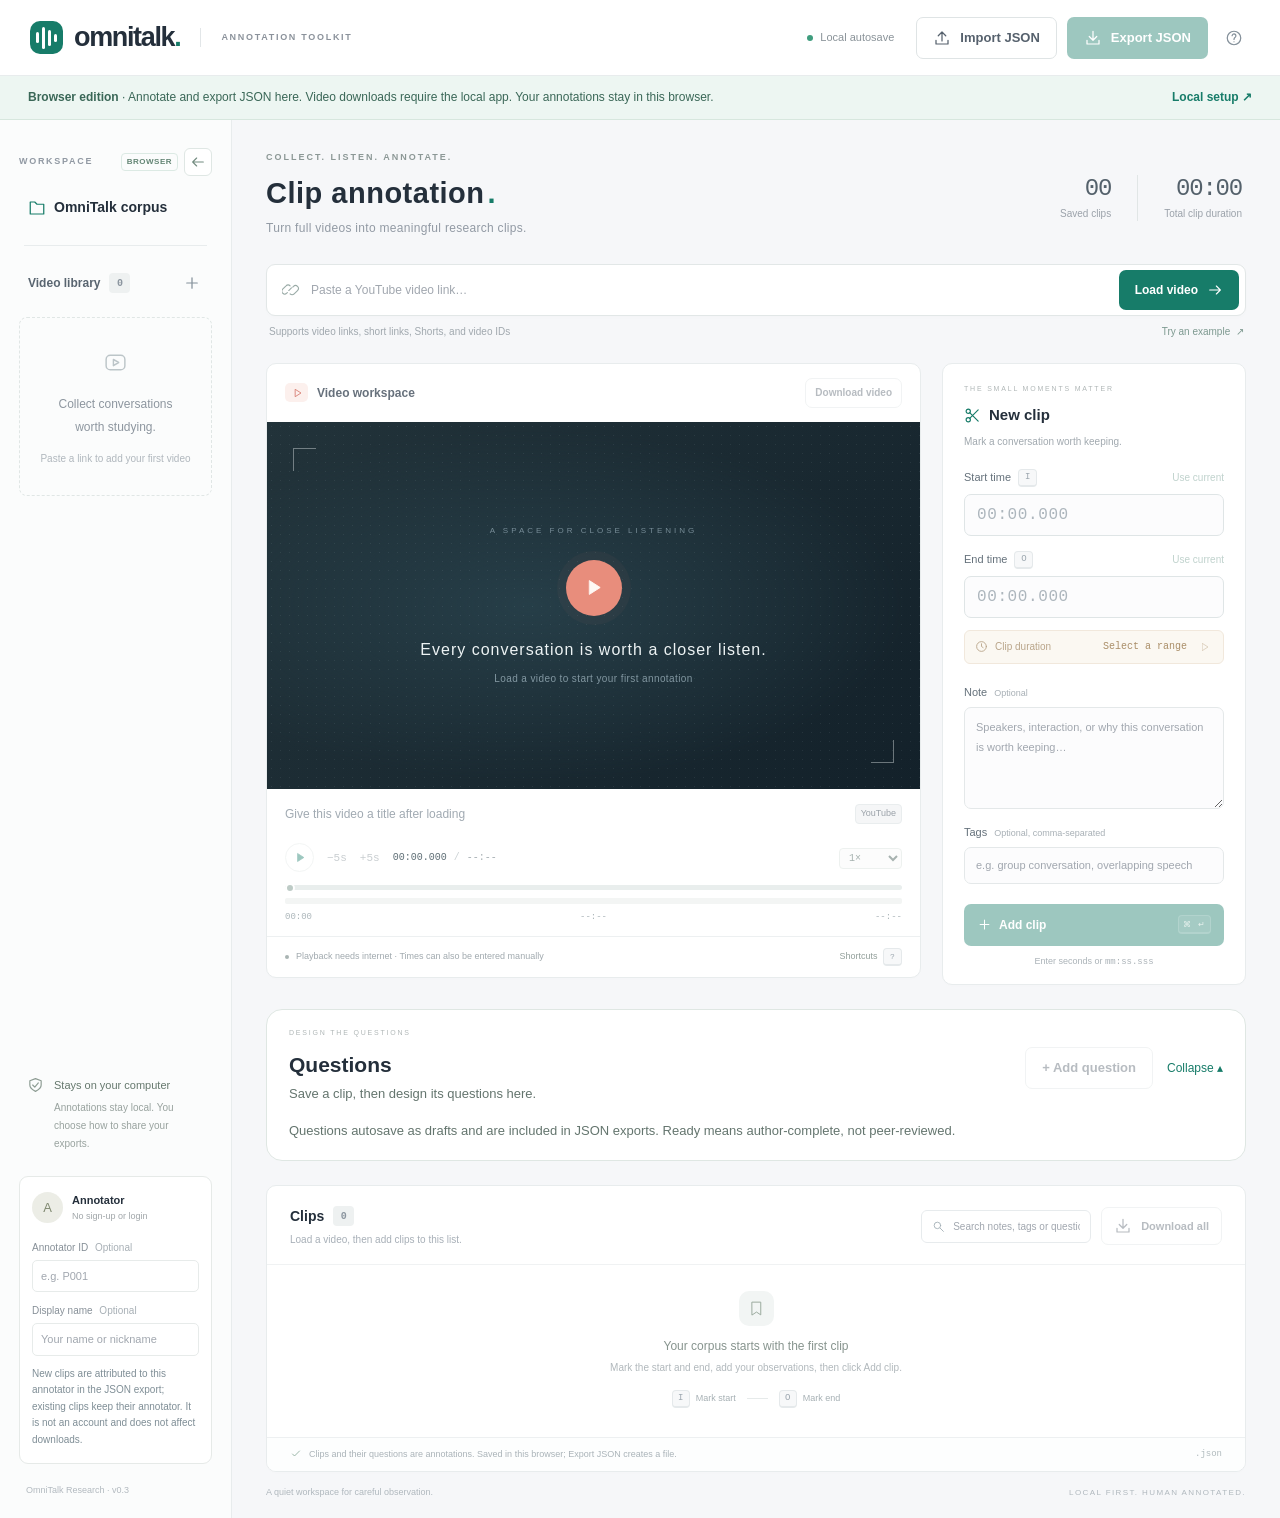
==== commit fc645d0d: "Publish browser edition from 8dd586d" ====
--- a/index.html
+++ b/index.html
@@ -47,7 +47,7 @@
       <div class="topbar-actions">
         <span class="save-status" id="save-status" role="status"><span class="status-dot"></span>Local autosave</span>
         <button class="button secondary" id="import-button"><svg class="icon"><use href="#i-upload"/></svg><span>Import JSON</span></button>
-        <input type="file" id="import-file" accept="application/json,.json" hidden>
+        <input type="file" id="import-file" accept="application/json,.json" multiple hidden>
         <button class="button primary" id="export-button"><svg class="icon"><use href="#i-download"/></svg><span>Export JSON</span></button>
         <button class="icon-button help-button" id="help-button" aria-label="Help"><svg class="icon"><use href="#i-help"/></svg></button>
       </div>
@@ -61,6 +61,7 @@
       <aside class="sidebar" id="library-sidebar" aria-label="Project and video library">
         <div class="workspace-label"><span>WORKSPACE</span><span class="local-pill"><span class="status-dot"></span>LOCAL</span><button class="sidebar-toggle" id="sidebar-toggle" type="button" aria-expanded="true" aria-controls="sidebar-content" aria-label="Collapse video library" title="Collapse video library"><svg class="icon" aria-hidden="true"><use href="#i-arrow"/></svg><span class="sidebar-toggle-text">Library</span></button></div>
         <div class="sidebar-content" id="sidebar-content">
+        <div class="project-picker" id="project-picker" hidden><select id="project-select" aria-label="Loaded file"></select><button class="icon-button" id="delete-project" type="button" aria-label="Remove this loaded file" title="Remove this loaded file from browser storage"><svg class="icon"><use href="#i-trash"/></svg></button></div>
         <label class="project-field" for="project-name"><svg class="icon"><use href="#i-folder"/></svg><input id="project-name" aria-label="Project name" maxlength="200" value="OmniTalk corpus"></label>
         <div class="sidebar-divider"></div>
         <div class="library-heading"><h2>Video library <span id="video-count" class="count-pill">0</span></h2><button class="icon-button" id="add-video-focus" aria-label="Add video"><svg class="icon"><use href="#i-plus"/></svg></button></div>
@@ -80,7 +81,7 @@
             <label for="annotator-name">Display name <span class="optional">Optional</span></label><input id="annotator-name" placeholder="Your name or nickname" maxlength="200" autocomplete="off">
             <p class="annotator-help" id="annotator-help">New clips are attributed to this annotator in the JSON export; existing clips keep their annotator. It is not an account and does not affect downloads.</p>
           </div>
-          <span class="sidebar-version">OmniTalk Research · v0.2</span>
+          <span class="sidebar-version">OmniTalk Research · v0.3</span>
         </div>
         </div>
       </aside>
@@ -155,7 +156,7 @@
       </main>
     </div>
 
-    <dialog id="help-dialog" class="help-dialog"><div class="dialog-heading"><div><div class="eyebrow">A LITTLE FIELD GUIDE</div><h2>Start building your corpus</h2></div><button class="icon-button" id="close-help" aria-label="Close help"><svg class="icon"><use href="#i-close"/></svg></button></div><ol class="help-steps"><li><strong>Optionally enter an annotator ID, then paste a video link.</strong><p>Each new clip records this annotator in the exported JSON; it does not create an account. Clip ranges, notes, and tags are your annotations.</p></li><li><strong>Play, mark, and record your observations.</strong><p>Click “Use current” or enter seconds or mm:ss.sss. Click Add clip to place it in the list below. Each video has its own clips and unfinished draft; switch videos in the library.</p></li><li><strong>Export JSON to share with your project lead.</strong><p>Exports save a JSON file through the local server. The dialog shows its location. Import the file to continue annotating.</p></li></ol><div class="shortcut-grid"><span><kbd>Space</kbd>Play / pause</span><span><kbd>I</kbd>Mark start</span><span><kbd>O</kbd>Mark end</span><span><kbd>⌘ / Ctrl ↵</kbd>Add clip</span></div><p class="help-note">Shortcuts work outside text fields. If the YouTube player has focus, click elsewhere on this page first. The save shortcut also works inside clip fields.</p><div class="help-details"><p><strong>Local storage: </strong>Annotations and unfinished drafts are saved in this browser’s localStorage. Storage is separate for each browser, host, and port; clearing browser data removes it. Export regularly, and avoid editing the same project in multiple tabs.</p><p><strong>YouTube limitations: </strong>Videos need internet access and must allow embedding. The page has no comments or recommendation sidebar, but YouTube controls the player’s branding, ads, and end recommendations. You can still enter times manually if playback fails. Times are stored to milliseconds, without a guarantee of frame accuracy.</p><p><strong>Audio and subtitles: </strong>Use Download video for the full video, a clip row for one clip, or Download all for all clips of the selected video. Choose a save folder before starting. Video downloads include source audio. Audio-only extraction and subtitle import are not implemented yet.</p></div></dialog>
+    <dialog id="help-dialog" class="help-dialog"><div class="dialog-heading"><div><div class="eyebrow">A LITTLE FIELD GUIDE</div><h2>Start building your corpus</h2></div><button class="icon-button" id="close-help" aria-label="Close help"><svg class="icon"><use href="#i-close"/></svg></button></div><ol class="help-steps"><li><strong>Optionally enter an annotator ID, then paste a video link.</strong><p>Each new clip records this annotator in the exported JSON; it does not create an account. Clip ranges, notes, and tags are your annotations.</p></li><li><strong>Play, mark, and record your observations.</strong><p>Click “Use current” or enter seconds or mm:ss.sss. Click Add clip to place it in the list below. Each video has its own clips and unfinished draft; switch videos in the library.</p></li><li><strong>Export JSON to share with your project lead.</strong><p>Exports save a JSON file through the local server. The dialog shows its location. Import one or more files to continue annotating; each file stays separate, and the selector at the top of the sidebar switches between them.</p></li></ol><div class="shortcut-grid"><span><kbd>Space</kbd>Play / pause</span><span><kbd>I</kbd>Mark start</span><span><kbd>O</kbd>Mark end</span><span><kbd>⌘ / Ctrl ↵</kbd>Add clip</span></div><p class="help-note">Shortcuts work outside text fields. If the YouTube player has focus, click elsewhere on this page first. The save shortcut also works inside clip fields.</p><div class="help-details"><p><strong>Local storage: </strong>Annotations and unfinished drafts are saved in this browser’s localStorage. Storage is separate for each browser, host, and port; clearing browser data removes it. Export regularly, and avoid editing the same project in multiple tabs.</p><p><strong>YouTube limitations: </strong>Videos need internet access and must allow embedding. The page has no comments or recommendation sidebar, but YouTube controls the player’s branding, ads, and end recommendations. You can still enter times manually if playback fails. Times are stored to milliseconds, without a guarantee of frame accuracy.</p><p><strong>Audio and subtitles: </strong>Use Download video for the full video, a clip row for one clip, or Download all for all clips of the selected video. Choose a save folder before starting. Video downloads include source audio. Audio-only extraction and subtitle import are not implemented yet.</p></div></dialog>
     <dialog id="confirm-dialog" class="confirm-dialog"><h2 id="confirm-title"></h2><p id="confirm-message"></p><div class="dialog-actions"><button class="button secondary" id="confirm-cancel">Cancel</button><button class="button primary" id="confirm-accept">Confirm</button></div></dialog>
     <dialog id="export-dialog" class="export-dialog">
       <div class="dialog-heading"><div><div class="eyebrow">READY TO SHARE</div><h2>Export annotations</h2></div><button class="icon-button" id="close-export" aria-label="Close export"><svg class="icon"><use href="#i-close"/></svg></button></div>
--- a/styles.css
+++ b/styles.css
@@ -64,3 +64,5 @@
 @container question-workspace (min-width:680px) {
   .qa-editor-columns { grid-template-columns:minmax(0,1.2fr) minmax(0,1fr); gap:22px; }
 }
+
+.project-picker{display:flex;align-items:center;gap:4px;margin:0 4px 8px}.project-picker select{flex:1;min-width:0;font-size:12px;color:#56616d;background:white;border:1px solid #e7ebed;border-radius:6px;padding:7px 8px}.project-picker[hidden]{display:none}
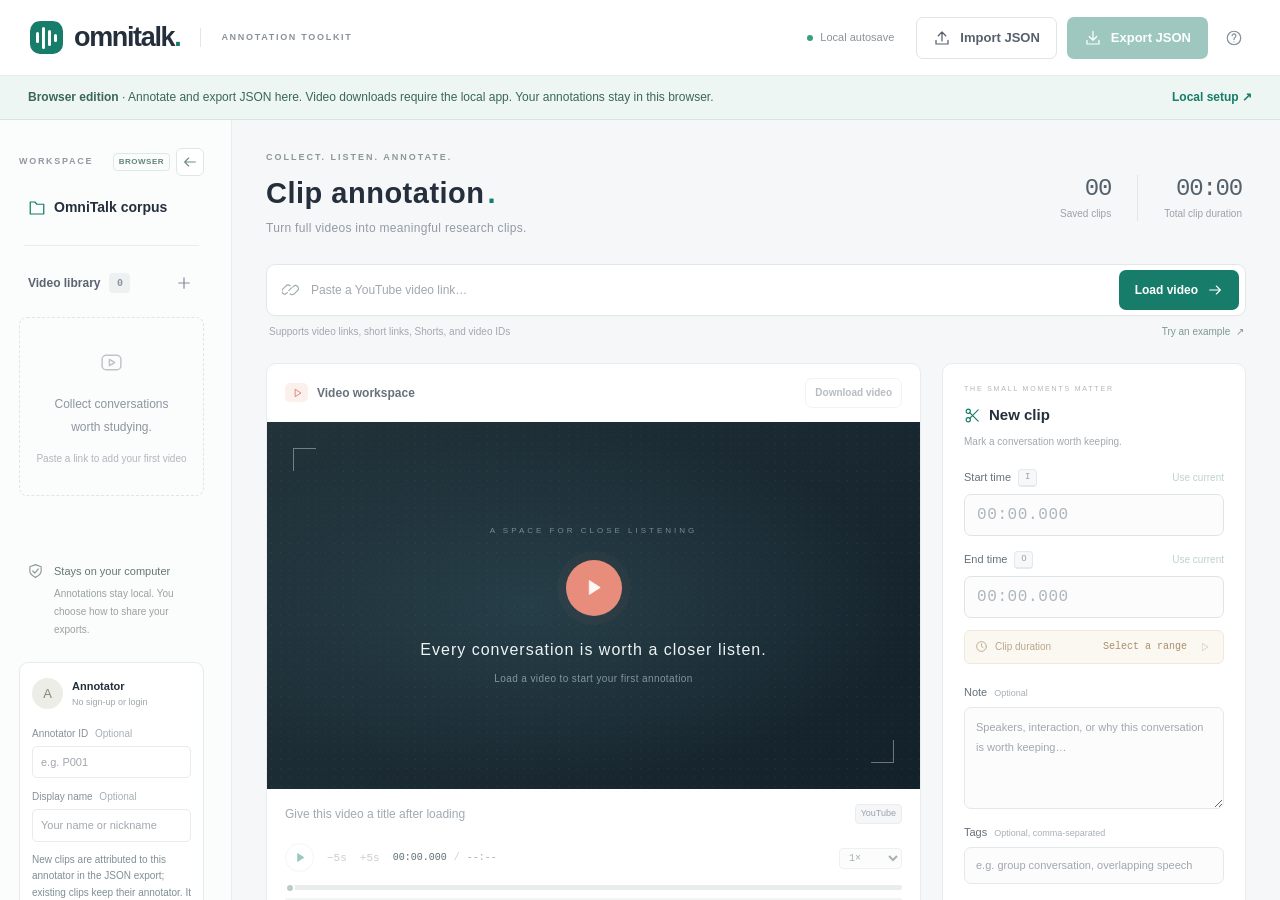
==== commit 55dcdba8: "Publish browser edition from d07d96b" ====
--- a/index.html
+++ b/index.html
@@ -106,6 +106,11 @@
               <div id="youtube-mount" hidden><div id="youtube-player"></div></div>
             </div>
             <div class="video-meta"><input id="video-title" aria-label="Video title" placeholder="Give this video a title after loading" maxlength="500" disabled><span class="video-source-badge">YouTube</span></div>
+            <div class="video-copy-actions" id="video-copy-actions" hidden>
+              <button type="button" class="button secondary" id="copy-video-title">Copy title</button>
+              <button type="button" class="button secondary" id="copy-video-url">Copy URL</button>
+              <button type="button" class="button secondary video-id-button" id="copy-video-id" aria-label="Copy YouTube ID" title="Copy YouTube ID">Copy ID</button>
+            </div>
             <div class="player-notice" id="player-notice" role="status" hidden><span id="player-notice-text"></span><button class="text-button" id="retry-player" hidden>Retry</button></div>
             <div class="transport">
               <div class="transport-controls"><div class="playback-buttons"><button class="play-toggle icon-button" id="play-toggle" aria-label="Play" disabled><svg class="icon"><use href="#i-play"/></svg></button><button class="skip-button" id="seek-back" aria-label="Back 5 seconds" disabled>−5s</button><button class="skip-button" id="seek-forward" aria-label="Forward 5 seconds" disabled>+5s</button><span class="playback-time"><span id="current-time">00:00.000</span><span class="time-divider">/</span><span id="video-duration">--:--</span></span></div><label class="speed-control" for="playback-rate"><span class="sr-only">Playback speed</span><select id="playback-rate" disabled><option value="0.5">0.5×</option><option value="0.75">0.75×</option><option value="1" selected>1×</option><option value="1.25">1.25×</option><option value="1.5">1.5×</option><option value="2">2×</option></select></label></div>
--- a/styles.css
+++ b/styles.css
@@ -1,6 +1,6 @@
 @charset "UTF-8";
 :root{--bg:#f6f7f9;--paper:#fff;--text:#242f3b;--muted:#89919d;--line:#e8eced;--green:#177c69;--green-dark:#106351;--green-wash:#eaf4f0;--rose:#e98272;--mono:"SFMono-Regular",Consolas,"Liberation Mono",monospace;--sans:-apple-system,BlinkMacSystemFont,"Segoe UI","PingFang SC","Microsoft YaHei",sans-serif}
-*{box-sizing:border-box}body{margin:0;background:var(--bg);color:var(--text);font-family:var(--sans);font-size:14px;line-height:1.5;-webkit-font-smoothing:antialiased}button,input,textarea,select{font:inherit}button,a,input,textarea,select{-webkit-tap-highlight-color:transparent}button{cursor:pointer}button:disabled{cursor:not-allowed;opacity:.42}button,a{touch-action:manipulation}a{color:inherit;text-decoration:none}input,textarea,select{color:var(--text)}button:focus-visible,a:focus-visible,input:focus-visible,textarea:focus-visible,select:focus-visible{outline:3px solid #83bcaa;outline-offset:3px}input,textarea{width:100%;min-width:0;background:#fff;border:1px solid #dfe5e6;border-radius:7px;padding:10px 12px;transition:border-color .15s,box-shadow .15s}input::placeholder,textarea::placeholder{color:#a1a7af}input:focus,textarea:focus{border-color:#75ae9f;outline:none;box-shadow:0 0 0 3px #177c6910}textarea{resize:vertical;min-height:94px}input:disabled{background:#f8f9fa}h1,h2,h3,p{margin:0}h2{font-size:15px;font-weight:650}h3{font-weight:600}svg.icon{width:18px;height:18px;flex-shrink:0;fill:none;stroke:currentColor;stroke-width:1.65;stroke-linecap:round;stroke-linejoin:round}.icon-definitions{position:absolute;width:0;height:0;overflow:hidden}.button{display:inline-flex;align-items:center;justify-content:center;gap:9px;padding:10px 16px;border:1px solid transparent;border-radius:7px;font-size:13px;font-weight:550;line-height:20px;white-space:nowrap;transition:background .15s,transform .15s}.button:active:not(:disabled){transform:translateY(1px)}.primary{background:var(--green);color:white}.primary:hover:not(:disabled){background:var(--green-dark)}.secondary{background:white;border-color:#dfe4e5;color:#56616d}.secondary:hover{background:#f6f8f7}.icon-button{display:inline-flex;align-items:center;justify-content:center;width:32px;height:32px;background:transparent;color:#84909a;border:0;border-radius:6px;padding:0;flex-shrink:0}.icon-button:hover:not(:disabled){background:#edf2f1;color:var(--green)}.text-button{border:0;background:none;padding:0;color:var(--green);font-size:12px;font-weight:500;white-space:nowrap}.text-button:hover{text-decoration:underline;text-underline-offset:4px}.topbar{height:76px;display:flex;align-items:center;justify-content:space-between;padding:0 30px;background:var(--paper);border-bottom:1px solid var(--line);gap:24px}.brand{display:flex;align-items:center;gap:11px;font-size:27px;letter-spacing:-1.35px;font-weight:720;line-height:1}.brand-period{color:var(--green)}.brand-mark{height:33px;width:33px;border-radius:10px;background:var(--green);display:flex;align-items:center;justify-content:center;gap:3px}.brand-mark i{width:3px;border-radius:3px;background:#fff;height:11px}.brand-mark i:nth-child(2){height:22px}.brand-mark i:nth-child(3){height:16px}.brand-mark i:nth-child(4){height:8px}.brand .brand-caption{font-size:9px;letter-spacing:1.7px;font-weight:600;color:#8b929b;margin-left:9px;padding-left:20px;border-left:1px solid #e2e6e8;line-height:19px}.topbar-actions{display:flex;align-items:center;gap:10px}.save-status{display:flex;align-items:center;gap:7px;color:#8a9399;font-size:11px;margin-right:12px}.status-dot{display:inline-block;flex-shrink:0;width:6px;height:6px;border-radius:50%;background:#3f9d7e}.status-dot.muted{background:#a9b4b3}.save-status.error{color:#b75c46}.save-status.error .status-dot{background:#cb7560}.app-layout{display:grid;grid-template-columns:232px minmax(0,1fr);min-height:calc(100vh - 76px)}.sidebar{display:flex;flex-direction:column;background:#fbfcfc;border-right:1px solid var(--line);padding:28px 19px 20px;min-width:0}.workspace-label{display:flex;align-items:center;justify-content:space-between;gap:8px;color:#9199a3;font-size:9px;letter-spacing:1.7px;font-weight:600;margin:0 8px 15px}.local-pill{display:flex;gap:5px;align-items:center;border:1px solid #dceae4;border-radius:4px;padding:2px 5px;color:#638574;font-size:8px;letter-spacing:.5px}.local-pill .status-dot{width:4px;height:4px}.project-field{display:flex;align-items:center;gap:8px;padding-left:9px;color:var(--green)}.project-field input{padding:6px 0;border:0;background:transparent;font-size:14px;font-weight:600;box-shadow:none}.sidebar-divider{height:1px;background:var(--line);margin:21px 5px}.library-heading{display:flex;align-items:center;justify-content:space-between;margin:0 4px 14px 9px}.library-heading h2{font-size:12px;color:#596570;display:flex;align-items:center;gap:9px}.count-pill{display:inline-flex;align-items:center;justify-content:center;background:#eef1f1;color:#8b959f;min-width:21px;height:20px;padding:0 6px;border-radius:4px;font-size:10px;font-weight:550;font-family:var(--mono)}.video-list{display:flex;flex-direction:column;gap:6px}.library-filters{display:flex;flex-direction:column;gap:6px;margin:0 4px 12px}.library-search{display:flex;align-items:center;gap:7px;border:1px solid #e7ebed;background:white;padding:0 9px;border-radius:6px}.library-search .icon{width:13px;height:13px;color:#a3b0b6}.library-search input{border:0;box-shadow:none;padding:7px 0;font-size:11px;background:transparent}.library-filters select{width:100%;min-width:0;font-size:11px;color:#56616d;background:white;border:1px solid #e7ebed;border-radius:6px;padding:6px 7px}.library-filter-summary{display:flex;align-items:center;justify-content:space-between;gap:8px;font-size:10px;color:#8e9b97;padding:0 2px}.library-filter-summary[hidden],.library-filters[hidden]{display:none}.library-no-results{font-size:11px;color:#8d969f;text-align:center;padding:18px 8px;border:1px dashed #e0e6e5;border-radius:8px}.video-item{display:flex;gap:11px;align-items:center;text-align:left;background:transparent;border:1px solid transparent;border-radius:8px;padding:11px 9px;min-width:0;width:100%;color:#6f7b84}.video-item:hover{background:#f0f4f3}.video-item.active{background:#eaf3ef;border-color:#d8e9df;color:var(--green)}.video-item-thumbnail{width:35px;height:29px;border-radius:5px;background:#e7eceb;display:grid;place-items:center;flex-shrink:0}.video-item.active .video-item-thumbnail{background:#d8e9df}.video-item-thumbnail .icon{width:18px;height:18px}.video-item-info{min-width:0;flex:1}.video-item-title{display:block;white-space:nowrap;overflow:hidden;text-overflow:ellipsis;font-size:12px;font-weight:550}.video-item-detail{display:block;font-size:10px;margin-top:4px;color:#8e9b97}.video-item-indicator{width:5px;height:5px;background:var(--green);border-radius:50%;flex-shrink:0}.library-empty{padding:32px 8px 27px;text-align:center;margin-top:4px;border:1px dashed #e0e6e5;border-radius:8px;color:#bcc5c8}.library-empty>.icon{height:25px;width:25px;stroke-width:1.4}.library-empty p{font-size:12px;line-height:1.9;color:#8d969f;margin:12px 0 8px}.library-empty>span{font-size:10px;color:#b0b7bd}.sidebar-bottom{margin-top:auto;padding-top:64px}.privacy-note{display:flex;gap:10px;padding:0 8px 23px;color:#8d9c93}.privacy-note .icon{margin-top:2px;width:17px}.privacy-note strong{color:#65786d;font-size:11px;font-weight:500}.privacy-note p{font-size:10px;color:#98a29e;line-height:1.8;margin-top:4px}.participant-card{border:1px solid #e6eae8;border-radius:9px;background:white;padding:15px 12px}.participant-heading{display:flex;align-items:center;gap:9px;margin-bottom:16px}.avatar{width:31px;height:31px;background:#ecede6;color:#7f8870;font-size:13px;border-radius:50%;display:grid;place-items:center;font-weight:500}.participant-heading strong{display:block;font-size:11px;font-weight:600}.participant-heading div>span{display:block;font-size:9px;color:#a0a6a9;margin-top:2px}.participant-card label{display:block;font-size:10px;color:#879098;margin:11px 0 5px}.participant-card input{font-size:11px;padding:7px 8px;border-color:#e7ebea;border-radius:5px}.optional{color:#a7afb5;font-size:10px;font-weight:400;margin-left:4px}.sidebar-version{display:block;color:#b2b9bf;font-size:9px;margin:20px 7px 0}main{min-width:0;padding:31px 34px 18px;max-width:1740px;width:100%;margin:0 auto}.page-heading{display:flex;align-items:center;justify-content:space-between;margin-bottom:27px;gap:20px}.eyebrow{color:#8c9896;font-size:9px;font-weight:550;letter-spacing:2px;margin-bottom:7px}h1{font-size:29px;font-weight:650;letter-spacing:.5px;line-height:1.45}.heading-dot{color:var(--green);padding-left:3px}.page-heading p{font-size:12px;color:#929aa4;margin-top:5px;letter-spacing:.3px}.workspace-stats{display:flex;gap:26px;margin-right:4px;padding-top:9px}.workspace-stats>span{display:flex;flex-direction:column;align-items:flex-end;font-size:10px;color:#9ba2aa;gap:4px}.workspace-stats>span+span{padding-left:26px;border-left:1px solid #e1e6e6}.workspace-stats strong{font:500 24px var(--mono);color:#54616b;letter-spacing:-1.2px}.source-loader{margin-bottom:24px}.source-loader form{display:flex;padding:5px 6px 5px 15px;gap:9px;background:white;border:1px solid #e2e7e7;border-radius:9px;box-shadow:0 2px 4px #283c3203}.url-field{display:flex;align-items:center;gap:11px;flex:1;min-width:0;color:#9aaba7}.url-field input{border:0;padding:9px 0;box-shadow:none;font-size:12px;background:transparent}.source-loader .button{padding:9px 15px;font-size:12px}.source-loader .button .icon{width:16px}.source-helper{display:flex;justify-content:space-between;padding:8px 2px 0 3px;color:#a0a8ae;font-size:10px;gap:10px}.source-helper .text-button{font-size:10px;color:#7d9990}.source-helper .text-button span{padding-left:3px}.annotation-grid{display:grid;grid-template-columns:minmax(0,1fr) 304px;gap:21px;align-items:start}.video-card,.editor-card,.clips-card{background:white;border:1px solid var(--line);border-radius:10px;min-width:0;overflow:hidden;box-shadow:0 2px 5px #23302a02}.video-card-heading{display:flex;align-items:center;justify-content:space-between;padding:14px 18px;height:53px}.video-heading-label{display:flex;align-items:center;gap:9px}.video-card-heading h2{font-size:12px;color:#67717c;font-weight:550}.youtube-mark{background:#fcf0ed;color:#d98075;display:grid;place-items:center;width:23px;height:19px;border-radius:5px}.youtube-mark .icon{width:12px;height:12px;stroke-width:1.8}.subtle-link{display:inline-flex;align-items:center;gap:5px;color:#98a2a8;font-size:10px}.subtle-link:hover{color:var(--green)}.subtle-link .icon{width:12px;height:12px}.player-stage{position:relative;background:#182830;aspect-ratio:16/9;min-height:210px;overflow:hidden}.video-empty{position:absolute;inset:0;display:flex;flex-direction:column;align-items:center;justify-content:center;background:radial-gradient(ellipse at 40% 50%,#263e48 0,transparent 68%),linear-gradient(135deg,#22333a,#13212a);color:#edf3f4;text-align:center;padding:26px}.video-empty:before{content:"";position:absolute;inset:0;opacity:.09;background-image:radial-gradient(#c6d8dc .6px,transparent .6px);background-size:9px 9px;pointer-events:none}.preview-eyebrow{position:relative;font-size:8px;color:#778c97;letter-spacing:3px;margin-bottom:23px}.empty-play{position:relative;background:#e88d7c;width:56px;height:56px;border-radius:50%;display:grid;place-items:center;box-shadow:0 0 0 9px #ea8e7a09}.empty-play .icon{width:23px;height:23px;fill:#fef8f4;color:#fef8f4;margin-left:-2px;stroke-width:1}.video-empty h3{font-size:16px;font-weight:450;letter-spacing:1px;margin:22px 0 9px;position:relative}.video-empty p{font-size:10px;letter-spacing:.4px;color:#8297a1;position:relative}.empty-corner{position:absolute;width:23px;height:23px;opacity:.4;border-color:#63808a}.empty-corner.top-left{top:26px;left:26px;border-top:1px solid;border-left:1px solid}.empty-corner.bottom-right{bottom:26px;right:26px;border-right:1px solid;border-bottom:1px solid}#youtube-mount,#youtube-player,#youtube-mount iframe{position:absolute;inset:0;height:100%;width:100%;border:0}.video-meta{display:flex;align-items:center;gap:12px;padding:13px 18px 8px}.video-meta input{font-size:12px;font-weight:500;border:0;border-radius:2px;background:none;padding:3px 0;box-shadow:none}.video-meta input::placeholder{font-weight:400;color:#a1aab2}.video-source-badge{font-size:9px;color:#9ba2a9;background:#f5f6f7;border:1px solid #e9edee;border-radius:4px;padding:2px 5px}.transport{padding:9px 18px 14px}.transport-controls{display:flex;justify-content:space-between;align-items:center;gap:8px;margin-bottom:13px}.playback-buttons{display:flex;align-items:center;gap:13px}.play-toggle{border:1px solid #e3e9e7;border-radius:50%;height:29px;width:29px;color:var(--green)}.play-toggle .icon{width:13px;height:13px;fill:var(--green);stroke-width:1.5}.play-toggle.playing .icon{fill:none;stroke-width:3}.skip-button{border:0;background:none;color:#7f8b92;font:11px var(--mono);padding:4px 0}.skip-button:hover:not(:disabled){color:var(--green)}.playback-time{font-family:var(--mono);font-size:10px;color:#5f6f76;white-space:nowrap}.time-divider{color:#ccd2d4;padding:0 7px}#video-duration{color:#a7afb3}.speed-control select{font-family:var(--mono);font-size:10px;color:#83928f;border:1px solid #e6ece9;background:#fbfcfb;border-radius:4px;padding:3px 5px;cursor:pointer;max-width:70px}#seek-range{display:block;padding:0;margin:0;width:100%;height:5px;border:0;box-shadow:none;border-radius:5px;appearance:none;background:#e9eeed;accent-color:var(--green);cursor:pointer}#seek-range:disabled{cursor:default}#seek-range::-webkit-slider-thumb{appearance:none;width:10px;height:10px;background:var(--green);border:2px solid white;box-shadow:0 0 0 1px #177c6960;border-radius:50%}#seek-range:disabled::-webkit-slider-thumb{background:#bdcbc6;box-shadow:none}.clip-timeline{position:relative;height:6px;margin-top:8px;background:#f3f5f4;border-radius:2px}.timeline-clip{height:6px;border:0;position:absolute;background:#90beae;border-radius:2px;min-width:3px;padding:0}.timeline-clip:hover{background:var(--green);height:8px;top:-1px}.timeline-labels{display:flex;justify-content:space-between;font:9px var(--mono);color:#acb6ba;margin-top:8px}.video-card-footer{display:flex;align-items:center;gap:7px;border-top:1px solid #edf0f1;padding:11px 18px;color:#a0a9ae;font-size:9px}.video-card-footer .status-dot{width:4px;height:4px}.keyboard-help{margin-left:auto;font-size:9px;color:#929f9a}.keyboard-help kbd{font-size:8px;margin-left:3px}.player-notice{margin:5px 18px 0;padding:9px 11px;background:#faf4e9;border:1px solid #f0e4c7;border-radius:5px;color:#a17b42;font-size:11px;line-height:1.8}.player-notice .text-button{margin-left:9px;font-size:11px}.editor-card{padding:20px 21px 15px}.section-kicker{font-size:7px;letter-spacing:1.8px;color:#b0b7b7;display:block;margin-bottom:10px}.editor-header>div{display:flex;align-items:center;justify-content:space-between}.editor-header h2{display:flex;align-items:center;gap:8px;font-size:15px}.editor-header h2 .icon{color:var(--green);height:17px;width:17px}.editor-header p{font-size:10px;color:#a1a9af;margin-top:7px}.editor-header{margin-bottom:20px}fieldset{border:0;padding:0;margin:0;min-width:0}fieldset:disabled .time-input,fieldset:disabled textarea,fieldset:disabled input{background:#fcfcfd}kbd{font:9px var(--mono);font-weight:400;color:#9ba6ae;background:#f7f8f9;border:1px solid #e5e9eb;border-bottom-width:2px;min-width:19px;height:18px;display:inline-flex;align-items:center;justify-content:center;border-radius:4px;padding:0 4px}.field-label{display:flex;align-items:center;justify-content:space-between;margin-bottom:7px;gap:8px}.field-label label{font-size:11px;color:#65717b;font-weight:500}.field-label label kbd{margin-left:4px;vertical-align:middle}.capture-button{border:0;color:#6a9689;background:none;font-size:10px;padding:0}.capture-button:hover:not(:disabled){color:var(--green);text-decoration:underline;text-underline-offset:3px}.time-input{font:16px var(--mono);letter-spacing:.6px;padding:10px 12px;height:42px;color:#57666e}.time-input::placeholder{color:#adb6bd}.time-field+.time-field{margin-top:15px}.selection-duration{display:flex;align-items:center;gap:7px;border:1px solid #f1e8dc;background:#fbf8f2;border-radius:6px;height:34px;padding:0 10px;margin-top:12px;margin-bottom:20px;color:#b9a58a;font-size:10px}.selection-duration>.icon{width:13px;height:13px}.selection-duration strong{margin-left:auto;font:500 10px var(--mono);color:#aa8e68}.selection-duration>.icon-button{width:19px;height:23px;color:#aa8e68}.selection-duration>.icon-button .icon{width:12px;height:12px}.form-label{display:block;font-size:11px;color:#65717b;font-weight:500;margin-bottom:7px}.editor-card textarea{font-size:11px;line-height:1.8;padding:10px 11px;margin-bottom:15px;border-color:#e4e8e9;display:block}.editor-card input:not(.time-input){font-size:11px;padding:9px 11px;border-color:#e4e8e9}.editor-card .optional{font-size:9px}.save-clip{width:100%;margin-top:20px;font-size:12px;padding:10px 12px;gap:7px}.save-clip .icon{width:15px;height:15px}.save-clip kbd{margin-left:auto;background:#ffffff15;border-color:#ffffff25;color:#cce0d8;font-size:8px;height:19px;letter-spacing:1px}.editor-hint{text-align:center;font-size:9px;color:#abb3b8;margin-top:9px}.mono{font-family:var(--mono)}.field-error{font-size:11px;line-height:1.7;color:#ba604d;margin-top:8px}.clips-card{margin-top:23px}.clips-heading{display:flex;justify-content:space-between;align-items:center;padding:20px 23px 17px;gap:20px}.clips-heading h2{font-size:14px;display:flex;gap:9px;align-items:center}.clips-heading p{color:#a7afb7;font-size:10px;margin-top:5px}.clip-search{display:flex;align-items:center;gap:8px;border:1px solid #e7ebed;padding:0 10px;border-radius:6px;max-width:210px}.clip-search .icon{width:13px;height:13px;color:#a3b0b6}.clip-search input{border:0;box-shadow:none;padding:8px 0;font-size:10px;background:transparent}.clips-empty{border-top:1px solid #f0f2f3;text-align:center;padding:26px 15px 29px}.empty-bookmark{display:inline-flex;width:35px;height:35px;border-radius:10px;background:#f2f5f4;color:#9bab9f;align-items:center;justify-content:center}.empty-bookmark .icon{width:17px;height:17px;stroke-width:1.4}.clips-empty h3{font-size:12px;color:#87948e;margin:11px 0 5px;font-weight:500}.clips-empty p{font-size:10px;color:#b1b8bc}.empty-step{display:inline-flex;align-items:center;gap:6px;font-size:9px;color:#a5afb3;margin-top:15px}.empty-step kbd{font-size:9px;height:18px;min-width:18px}.step-dash{width:21px;height:1px;background:#e6eaea;margin:0 5px}.clips-footer{border-top:1px solid #edf0f1;display:flex;align-items:center;gap:7px;color:#aab3b8;padding:10px 23px;font-size:9px;background:#fdfefe}.clips-footer>.icon{width:12px;height:12px;color:#89a998}.json-badge{margin-left:auto;font-family:var(--mono);color:#b0babd;font-size:9px}.page-footer{display:flex;align-items:center;justify-content:space-between;color:#b0b8be;font-size:9px;margin-top:14px;gap:15px}.page-footer>span:last-child{font-size:8px;letter-spacing:1.4px}.table-scroll{overflow:auto;border-top:1px solid #edf0f1}table{border-collapse:collapse;width:100%;text-align:left;table-layout:fixed}th{font-size:9px;font-weight:500;color:#9ea7ad;background:#fcfdfd;padding:10px 12px;border-bottom:1px solid #edf0f1}th:first-child{width:85px;padding-left:22px}th:nth-child(2){width:173px}th:nth-child(4){width:115px}th:last-child{width:102px;padding-right:20px}td{padding:14px 12px;border-bottom:1px solid #f0f3f3;vertical-align:middle;font-size:11px}tr:last-child td{border-bottom:0}tbody tr:hover{background:#fbfdfc}tbody tr.editing{background:#f2f8f4}td:first-child{padding-left:22px}.clip-number{display:flex;align-items:center;gap:6px;color:#94a39c;font:10px var(--mono)}.clip-number .icon-button{width:23px;height:23px;color:var(--green);background:#eef5f1}.clip-number .icon{width:12px;height:12px}.clip-time{font:10px var(--mono);color:#657972;white-space:nowrap;letter-spacing:-.3px}.clip-length{font:9px var(--mono);color:#acb7b4;margin-top:4px}.clip-note-text{color:#7b858d;white-space:pre-wrap;overflow-wrap:anywhere;display:-webkit-box;-webkit-line-clamp:3;-webkit-box-orient:vertical;overflow:hidden;line-height:1.8}.clip-note-text.empty{color:#c0c7ca}.tag-list{display:flex;flex-wrap:wrap;gap:4px}.clip-tag{display:inline-block;max-width:100%;overflow:hidden;text-overflow:ellipsis;white-space:nowrap;font-size:8px;line-height:1.6;padding:2px 5px;border-radius:3px;background:#f0f4f1;color:#889d90}.row-actions{display:flex;gap:4px;justify-content:flex-end}.row-actions .icon-button{width:25px;height:26px}.row-actions .icon{width:13px;height:13px}.row-actions .delete-clip:hover{background:#fcf0ed;color:#c46f5d}.actions-heading{text-align:right}.no-results{padding:45px 20px;text-align:center;color:#a2abae;font-size:12px;border-top:1px solid var(--line)}dialog{border:1px solid var(--line);border-radius:14px;padding:30px;max-width:580px;width:calc(100% - 36px);color:var(--text);box-shadow:0 24px 100px #182d3430}dialog::backdrop{background:#10242d65;backdrop-filter:blur(3px)}.dialog-heading{display:flex;justify-content:space-between;align-items:start;margin-bottom:22px}.dialog-heading h2{font-size:20px}.help-steps{padding-left:20px;margin:0 0 12px;list-style-type:decimal-leading-zero}.help-steps li{padding-left:8px;margin-bottom:18px;color:var(--green);font-size:12px}.help-steps strong{color:#57656c;font-weight:600}.help-steps p{font-size:11px;color:#97a2a8;margin-top:5px;line-height:1.8}.shortcut-grid{display:grid;grid-template-columns:1fr 1fr;gap:12px;padding:17px;background:#f7f9f8;border-radius:8px}.shortcut-grid>span{display:flex;align-items:center;gap:8px;font-size:11px;color:#7b898f}.help-note{font-size:10px;color:#a2adb1;line-height:1.8;margin:12px 0 18px}.help-details{border-top:1px solid var(--line);padding-top:16px}.help-details p{font-size:11px;color:#95a1a7;line-height:1.9;margin-bottom:10px}.help-details strong{font-weight:500;color:#6d7d83}.confirm-dialog{max-width:420px}.confirm-dialog h2{font-size:18px;margin-bottom:12px}.confirm-dialog>p{font-size:12px;color:#8a969d;line-height:1.9;white-space:pre-line}.dialog-actions{display:flex;justify-content:flex-end;gap:10px;margin-top:25px}.toast{position:fixed;bottom:25px;left:50%;transform:translateX(-50%);display:flex;align-items:center;gap:8px;padding:12px 19px;border:1px solid #d8e7e0;background:#f4fcf7;box-shadow:0 4px 25px #29413713;border-radius:8px;color:#407c65;font-size:12px;z-index:50;max-width:calc(100vw - 32px)}.toast.error{background:#fff5f0;border-color:#f1d5c8;color:#b96d4f}.toast .icon{width:15px;height:15px}.storage-warning{padding:12px 15px;margin-bottom:20px;border:1px solid #ebd9bb;background:#fff7e9;color:#b38b4b;border-radius:7px;font-size:11px;line-height:1.8}.storage-warning button{margin-left:12px}.sr-only{position:absolute;width:1px;height:1px;padding:0;overflow:hidden;clip:rect(0,0,0,0);white-space:nowrap;border:0}.noscript{position:fixed;inset:0;z-index:100;background:#fff;display:grid;place-items:center}[hidden]{display:none!important}
+*{box-sizing:border-box}body{margin:0;background:var(--bg);color:var(--text);font-family:var(--sans);font-size:14px;line-height:1.5;-webkit-font-smoothing:antialiased}button,input,textarea,select{font:inherit}button,a,input,textarea,select{-webkit-tap-highlight-color:transparent}button{cursor:pointer}button:disabled{cursor:not-allowed;opacity:.42}button,a{touch-action:manipulation}a{color:inherit;text-decoration:none}input,textarea,select{color:var(--text)}button:focus-visible,a:focus-visible,input:focus-visible,textarea:focus-visible,select:focus-visible{outline:3px solid #83bcaa;outline-offset:3px}input,textarea{width:100%;min-width:0;background:#fff;border:1px solid #dfe5e6;border-radius:7px;padding:10px 12px;transition:border-color .15s,box-shadow .15s}input::placeholder,textarea::placeholder{color:#a1a7af}input:focus,textarea:focus{border-color:#75ae9f;outline:none;box-shadow:0 0 0 3px #177c6910}textarea{resize:vertical;min-height:94px}input:disabled{background:#f8f9fa}h1,h2,h3,p{margin:0}h2{font-size:15px;font-weight:650}h3{font-weight:600}svg.icon{width:18px;height:18px;flex-shrink:0;fill:none;stroke:currentColor;stroke-width:1.65;stroke-linecap:round;stroke-linejoin:round}.icon-definitions{position:absolute;width:0;height:0;overflow:hidden}.button{display:inline-flex;align-items:center;justify-content:center;gap:9px;padding:10px 16px;border:1px solid transparent;border-radius:7px;font-size:13px;font-weight:550;line-height:20px;white-space:nowrap;transition:background .15s,transform .15s}.button:active:not(:disabled){transform:translateY(1px)}.primary{background:var(--green);color:white}.primary:hover:not(:disabled){background:var(--green-dark)}.secondary{background:white;border-color:#dfe4e5;color:#56616d}.secondary:hover{background:#f6f8f7}.icon-button{display:inline-flex;align-items:center;justify-content:center;width:32px;height:32px;background:transparent;color:#84909a;border:0;border-radius:6px;padding:0;flex-shrink:0}.icon-button:hover:not(:disabled){background:#edf2f1;color:var(--green)}.text-button{border:0;background:none;padding:0;color:var(--green);font-size:12px;font-weight:500;white-space:nowrap}.text-button:hover{text-decoration:underline;text-underline-offset:4px}.topbar{height:76px;display:flex;align-items:center;justify-content:space-between;padding:0 30px;background:var(--paper);border-bottom:1px solid var(--line);gap:24px}.brand{display:flex;align-items:center;gap:11px;font-size:27px;letter-spacing:-1.35px;font-weight:720;line-height:1}.brand-period{color:var(--green)}.brand-mark{height:33px;width:33px;border-radius:10px;background:var(--green);display:flex;align-items:center;justify-content:center;gap:3px}.brand-mark i{width:3px;border-radius:3px;background:#fff;height:11px}.brand-mark i:nth-child(2){height:22px}.brand-mark i:nth-child(3){height:16px}.brand-mark i:nth-child(4){height:8px}.brand .brand-caption{font-size:9px;letter-spacing:1.7px;font-weight:600;color:#8b929b;margin-left:9px;padding-left:20px;border-left:1px solid #e2e6e8;line-height:19px}.topbar-actions{display:flex;align-items:center;gap:10px}.save-status{display:flex;align-items:center;gap:7px;color:#8a9399;font-size:11px;margin-right:12px}.status-dot{display:inline-block;flex-shrink:0;width:6px;height:6px;border-radius:50%;background:#3f9d7e}.status-dot.muted{background:#a9b4b3}.save-status.error{color:#b75c46}.save-status.error .status-dot{background:#cb7560}.app-layout{display:grid;grid-template-columns:232px minmax(0,1fr);min-height:calc(100vh - 76px)}.sidebar{display:flex;flex-direction:column;background:#fbfcfc;border-right:1px solid var(--line);padding:28px 19px 20px;min-width:0}.workspace-label{display:flex;align-items:center;justify-content:space-between;gap:8px;color:#9199a3;font-size:9px;letter-spacing:1.7px;font-weight:600;margin:0 8px 15px}.local-pill{display:flex;gap:5px;align-items:center;border:1px solid #dceae4;border-radius:4px;padding:2px 5px;color:#638574;font-size:8px;letter-spacing:.5px}.local-pill .status-dot{width:4px;height:4px}.project-field{display:flex;align-items:center;gap:8px;padding-left:9px;color:var(--green)}.project-field input{padding:6px 0;border:0;background:transparent;font-size:14px;font-weight:600;box-shadow:none}.sidebar-divider{height:1px;background:var(--line);margin:21px 5px}.library-heading{display:flex;align-items:center;justify-content:space-between;margin:0 4px 14px 9px}.library-heading h2{font-size:12px;color:#596570;display:flex;align-items:center;gap:9px}.count-pill{display:inline-flex;align-items:center;justify-content:center;background:#eef1f1;color:#8b959f;min-width:21px;height:20px;padding:0 6px;border-radius:4px;font-size:10px;font-weight:550;font-family:var(--mono)}.video-list{display:flex;flex-direction:column;gap:6px}.library-filters{display:flex;flex-direction:column;gap:6px;margin:0 4px 12px}.library-search{display:flex;align-items:center;gap:7px;border:1px solid #e7ebed;background:white;padding:0 9px;border-radius:6px}.library-search .icon{width:13px;height:13px;color:#a3b0b6}.library-search input{border:0;box-shadow:none;padding:7px 0;font-size:11px;background:transparent}.library-filters select{width:100%;min-width:0;font-size:11px;color:#56616d;background:white;border:1px solid #e7ebed;border-radius:6px;padding:6px 7px}.library-filter-summary{display:flex;align-items:center;justify-content:space-between;gap:8px;font-size:10px;color:#8e9b97;padding:0 2px}.library-filter-summary[hidden],.library-filters[hidden]{display:none}.library-no-results{font-size:11px;color:#8d969f;text-align:center;padding:18px 8px;border:1px dashed #e0e6e5;border-radius:8px}.video-item{display:flex;gap:11px;align-items:center;text-align:left;background:transparent;border:1px solid transparent;border-radius:8px;padding:11px 9px;min-width:0;width:100%;color:#6f7b84}.video-item:hover{background:#f0f4f3}.video-item.active{background:#eaf3ef;border-color:#d8e9df;color:var(--green)}.video-item-thumbnail{width:35px;height:29px;border-radius:5px;background:#e7eceb;display:grid;place-items:center;flex-shrink:0}.video-item.active .video-item-thumbnail{background:#d8e9df}.video-item-thumbnail .icon{width:18px;height:18px}.video-item-info{min-width:0;flex:1}.video-item-title{display:block;white-space:nowrap;overflow:hidden;text-overflow:ellipsis;font-size:12px;font-weight:550}.video-item-detail{display:block;font-size:10px;margin-top:4px;color:#8e9b97}.video-item-indicator{width:5px;height:5px;background:var(--green);border-radius:50%;flex-shrink:0}.library-empty{padding:32px 8px 27px;text-align:center;margin-top:4px;border:1px dashed #e0e6e5;border-radius:8px;color:#bcc5c8}.library-empty>.icon{height:25px;width:25px;stroke-width:1.4}.library-empty p{font-size:12px;line-height:1.9;color:#8d969f;margin:12px 0 8px}.library-empty>span{font-size:10px;color:#b0b7bd}.sidebar-bottom{margin-top:auto;padding-top:64px}.privacy-note{display:flex;gap:10px;padding:0 8px 23px;color:#8d9c93}.privacy-note .icon{margin-top:2px;width:17px}.privacy-note strong{color:#65786d;font-size:11px;font-weight:500}.privacy-note p{font-size:10px;color:#98a29e;line-height:1.8;margin-top:4px}.participant-card{border:1px solid #e6eae8;border-radius:9px;background:white;padding:15px 12px}.participant-heading{display:flex;align-items:center;gap:9px;margin-bottom:16px}.avatar{width:31px;height:31px;background:#ecede6;color:#7f8870;font-size:13px;border-radius:50%;display:grid;place-items:center;font-weight:500}.participant-heading strong{display:block;font-size:11px;font-weight:600}.participant-heading div>span{display:block;font-size:9px;color:#a0a6a9;margin-top:2px}.participant-card label{display:block;font-size:10px;color:#879098;margin:11px 0 5px}.participant-card input{font-size:11px;padding:7px 8px;border-color:#e7ebea;border-radius:5px}.optional{color:#a7afb5;font-size:10px;font-weight:400;margin-left:4px}.sidebar-version{display:block;color:#b2b9bf;font-size:9px;margin:20px 7px 0}main{min-width:0;padding:31px 34px 18px;max-width:1740px;width:100%;margin:0 auto}.page-heading{display:flex;align-items:center;justify-content:space-between;margin-bottom:27px;gap:20px}.eyebrow{color:#8c9896;font-size:9px;font-weight:550;letter-spacing:2px;margin-bottom:7px}h1{font-size:29px;font-weight:650;letter-spacing:.5px;line-height:1.45}.heading-dot{color:var(--green);padding-left:3px}.page-heading p{font-size:12px;color:#929aa4;margin-top:5px;letter-spacing:.3px}.workspace-stats{display:flex;gap:26px;margin-right:4px;padding-top:9px}.workspace-stats>span{display:flex;flex-direction:column;align-items:flex-end;font-size:10px;color:#9ba2aa;gap:4px}.workspace-stats>span+span{padding-left:26px;border-left:1px solid #e1e6e6}.workspace-stats strong{font:500 24px var(--mono);color:#54616b;letter-spacing:-1.2px}.source-loader{margin-bottom:24px}.source-loader form{display:flex;padding:5px 6px 5px 15px;gap:9px;background:white;border:1px solid #e2e7e7;border-radius:9px;box-shadow:0 2px 4px #283c3203}.url-field{display:flex;align-items:center;gap:11px;flex:1;min-width:0;color:#9aaba7}.url-field input{border:0;padding:9px 0;box-shadow:none;font-size:12px;background:transparent}.source-loader .button{padding:9px 15px;font-size:12px}.source-loader .button .icon{width:16px}.source-helper{display:flex;justify-content:space-between;padding:8px 2px 0 3px;color:#a0a8ae;font-size:10px;gap:10px}.source-helper .text-button{font-size:10px;color:#7d9990}.source-helper .text-button span{padding-left:3px}.annotation-grid{display:grid;grid-template-columns:minmax(0,1fr) 304px;gap:21px;align-items:start}.video-card,.editor-card,.clips-card{background:white;border:1px solid var(--line);border-radius:10px;min-width:0;overflow:hidden;box-shadow:0 2px 5px #23302a02}.video-card-heading{display:flex;align-items:center;justify-content:space-between;padding:14px 18px;height:53px}.video-heading-label{display:flex;align-items:center;gap:9px}.video-card-heading h2{font-size:12px;color:#67717c;font-weight:550}.youtube-mark{background:#fcf0ed;color:#d98075;display:grid;place-items:center;width:23px;height:19px;border-radius:5px}.youtube-mark .icon{width:12px;height:12px;stroke-width:1.8}.subtle-link{display:inline-flex;align-items:center;gap:5px;color:#98a2a8;font-size:10px}.subtle-link:hover{color:var(--green)}.subtle-link .icon{width:12px;height:12px}.player-stage{position:relative;background:#182830;aspect-ratio:16/9;min-height:210px;overflow:hidden}.video-empty{position:absolute;inset:0;display:flex;flex-direction:column;align-items:center;justify-content:center;background:radial-gradient(ellipse at 40% 50%,#263e48 0,transparent 68%),linear-gradient(135deg,#22333a,#13212a);color:#edf3f4;text-align:center;padding:26px}.video-empty:before{content:"";position:absolute;inset:0;opacity:.09;background-image:radial-gradient(#c6d8dc .6px,transparent .6px);background-size:9px 9px;pointer-events:none}.preview-eyebrow{position:relative;font-size:8px;color:#778c97;letter-spacing:3px;margin-bottom:23px}.empty-play{position:relative;background:#e88d7c;width:56px;height:56px;border-radius:50%;display:grid;place-items:center;box-shadow:0 0 0 9px #ea8e7a09}.empty-play .icon{width:23px;height:23px;fill:#fef8f4;color:#fef8f4;margin-left:-2px;stroke-width:1}.video-empty h3{font-size:16px;font-weight:450;letter-spacing:1px;margin:22px 0 9px;position:relative}.video-empty p{font-size:10px;letter-spacing:.4px;color:#8297a1;position:relative}.empty-corner{position:absolute;width:23px;height:23px;opacity:.4;border-color:#63808a}.empty-corner.top-left{top:26px;left:26px;border-top:1px solid;border-left:1px solid}.empty-corner.bottom-right{bottom:26px;right:26px;border-right:1px solid;border-bottom:1px solid}#youtube-mount,#youtube-player,#youtube-mount iframe{position:absolute;inset:0;height:100%;width:100%;border:0}.video-meta{display:flex;align-items:center;gap:12px;padding:13px 18px 8px}.video-meta input{font-size:12px;font-weight:500;border:0;border-radius:2px;background:none;padding:3px 0;box-shadow:none}.video-meta input::placeholder{font-weight:400;color:#a1aab2}.video-source-badge{font-size:9px;color:#9ba2a9;background:#f5f6f7;border:1px solid #e9edee;border-radius:4px;padding:2px 5px}.video-copy-actions{display:flex;flex-wrap:wrap;gap:7px;padding:0 18px 10px}.video-copy-actions .button{font-size:11px;line-height:18px;padding:4px 9px}.video-copy-actions .video-id-button{font-family:var(--mono)}.transport{padding:9px 18px 14px}.transport-controls{display:flex;justify-content:space-between;align-items:center;gap:8px;margin-bottom:13px}.playback-buttons{display:flex;align-items:center;gap:13px}.play-toggle{border:1px solid #e3e9e7;border-radius:50%;height:29px;width:29px;color:var(--green)}.play-toggle .icon{width:13px;height:13px;fill:var(--green);stroke-width:1.5}.play-toggle.playing .icon{fill:none;stroke-width:3}.skip-button{border:0;background:none;color:#7f8b92;font:11px var(--mono);padding:4px 0}.skip-button:hover:not(:disabled){color:var(--green)}.playback-time{font-family:var(--mono);font-size:10px;color:#5f6f76;white-space:nowrap}.time-divider{color:#ccd2d4;padding:0 7px}#video-duration{color:#a7afb3}.speed-control select{font-family:var(--mono);font-size:10px;color:#83928f;border:1px solid #e6ece9;background:#fbfcfb;border-radius:4px;padding:3px 5px;cursor:pointer;max-width:70px}#seek-range{display:block;padding:0;margin:0;width:100%;height:5px;border:0;box-shadow:none;border-radius:5px;appearance:none;background:#e9eeed;accent-color:var(--green);cursor:pointer}#seek-range:disabled{cursor:default}#seek-range::-webkit-slider-thumb{appearance:none;width:10px;height:10px;background:var(--green);border:2px solid white;box-shadow:0 0 0 1px #177c6960;border-radius:50%}#seek-range:disabled::-webkit-slider-thumb{background:#bdcbc6;box-shadow:none}.clip-timeline{position:relative;height:6px;margin-top:8px;background:#f3f5f4;border-radius:2px}.timeline-clip{height:6px;border:0;position:absolute;background:#90beae;border-radius:2px;min-width:3px;padding:0}.timeline-clip:hover{background:var(--green);height:8px;top:-1px}.timeline-labels{display:flex;justify-content:space-between;font:9px var(--mono);color:#acb6ba;margin-top:8px}.video-card-footer{display:flex;align-items:center;gap:7px;border-top:1px solid #edf0f1;padding:11px 18px;color:#a0a9ae;font-size:9px}.video-card-footer .status-dot{width:4px;height:4px}.keyboard-help{margin-left:auto;font-size:9px;color:#929f9a}.keyboard-help kbd{font-size:8px;margin-left:3px}.player-notice{margin:5px 18px 0;padding:9px 11px;background:#faf4e9;border:1px solid #f0e4c7;border-radius:5px;color:#a17b42;font-size:11px;line-height:1.8}.player-notice .text-button{margin-left:9px;font-size:11px}.editor-card{padding:20px 21px 15px}.section-kicker{font-size:7px;letter-spacing:1.8px;color:#b0b7b7;display:block;margin-bottom:10px}.editor-header>div{display:flex;align-items:center;justify-content:space-between}.editor-header h2{display:flex;align-items:center;gap:8px;font-size:15px}.editor-header h2 .icon{color:var(--green);height:17px;width:17px}.editor-header p{font-size:10px;color:#a1a9af;margin-top:7px}.editor-header{margin-bottom:20px}fieldset{border:0;padding:0;margin:0;min-width:0}fieldset:disabled .time-input,fieldset:disabled textarea,fieldset:disabled input{background:#fcfcfd}kbd{font:9px var(--mono);font-weight:400;color:#9ba6ae;background:#f7f8f9;border:1px solid #e5e9eb;border-bottom-width:2px;min-width:19px;height:18px;display:inline-flex;align-items:center;justify-content:center;border-radius:4px;padding:0 4px}.field-label{display:flex;align-items:center;justify-content:space-between;margin-bottom:7px;gap:8px}.field-label label{font-size:11px;color:#65717b;font-weight:500}.field-label label kbd{margin-left:4px;vertical-align:middle}.capture-button{border:0;color:#6a9689;background:none;font-size:10px;padding:0}.capture-button:hover:not(:disabled){color:var(--green);text-decoration:underline;text-underline-offset:3px}.time-input{font:16px var(--mono);letter-spacing:.6px;padding:10px 12px;height:42px;color:#57666e}.time-input::placeholder{color:#adb6bd}.time-field+.time-field{margin-top:15px}.selection-duration{display:flex;align-items:center;gap:7px;border:1px solid #f1e8dc;background:#fbf8f2;border-radius:6px;height:34px;padding:0 10px;margin-top:12px;margin-bottom:20px;color:#b9a58a;font-size:10px}.selection-duration>.icon{width:13px;height:13px}.selection-duration strong{margin-left:auto;font:500 10px var(--mono);color:#aa8e68}.selection-duration>.icon-button{width:19px;height:23px;color:#aa8e68}.selection-duration>.icon-button .icon{width:12px;height:12px}.form-label{display:block;font-size:11px;color:#65717b;font-weight:500;margin-bottom:7px}.editor-card textarea{font-size:11px;line-height:1.8;padding:10px 11px;margin-bottom:15px;border-color:#e4e8e9;display:block}.editor-card input:not(.time-input){font-size:11px;padding:9px 11px;border-color:#e4e8e9}.editor-card .optional{font-size:9px}.save-clip{width:100%;margin-top:20px;font-size:12px;padding:10px 12px;gap:7px}.save-clip .icon{width:15px;height:15px}.save-clip kbd{margin-left:auto;background:#ffffff15;border-color:#ffffff25;color:#cce0d8;font-size:8px;height:19px;letter-spacing:1px}.editor-hint{text-align:center;font-size:9px;color:#abb3b8;margin-top:9px}.mono{font-family:var(--mono)}.field-error{font-size:11px;line-height:1.7;color:#ba604d;margin-top:8px}.clips-card{margin-top:23px}.clips-heading{display:flex;justify-content:space-between;align-items:center;padding:20px 23px 17px;gap:20px}.clips-heading h2{font-size:14px;display:flex;gap:9px;align-items:center}.clips-heading p{color:#a7afb7;font-size:10px;margin-top:5px}.clip-search{display:flex;align-items:center;gap:8px;border:1px solid #e7ebed;padding:0 10px;border-radius:6px;max-width:210px}.clip-search .icon{width:13px;height:13px;color:#a3b0b6}.clip-search input{border:0;box-shadow:none;padding:8px 0;font-size:10px;background:transparent}.clips-empty{border-top:1px solid #f0f2f3;text-align:center;padding:26px 15px 29px}.empty-bookmark{display:inline-flex;width:35px;height:35px;border-radius:10px;background:#f2f5f4;color:#9bab9f;align-items:center;justify-content:center}.empty-bookmark .icon{width:17px;height:17px;stroke-width:1.4}.clips-empty h3{font-size:12px;color:#87948e;margin:11px 0 5px;font-weight:500}.clips-empty p{font-size:10px;color:#b1b8bc}.empty-step{display:inline-flex;align-items:center;gap:6px;font-size:9px;color:#a5afb3;margin-top:15px}.empty-step kbd{font-size:9px;height:18px;min-width:18px}.step-dash{width:21px;height:1px;background:#e6eaea;margin:0 5px}.clips-footer{border-top:1px solid #edf0f1;display:flex;align-items:center;gap:7px;color:#aab3b8;padding:10px 23px;font-size:9px;background:#fdfefe}.clips-footer>.icon{width:12px;height:12px;color:#89a998}.json-badge{margin-left:auto;font-family:var(--mono);color:#b0babd;font-size:9px}.page-footer{display:flex;align-items:center;justify-content:space-between;color:#b0b8be;font-size:9px;margin-top:14px;gap:15px}.page-footer>span:last-child{font-size:8px;letter-spacing:1.4px}.table-scroll{overflow:auto;border-top:1px solid #edf0f1}table{border-collapse:collapse;width:100%;text-align:left;table-layout:fixed}th{font-size:9px;font-weight:500;color:#9ea7ad;background:#fcfdfd;padding:10px 12px;border-bottom:1px solid #edf0f1}th:first-child{width:85px;padding-left:22px}th:nth-child(2){width:173px}th:nth-child(4){width:115px}th:last-child{width:102px;padding-right:20px}td{padding:14px 12px;border-bottom:1px solid #f0f3f3;vertical-align:middle;font-size:11px}tr:last-child td{border-bottom:0}tbody tr:hover{background:#fbfdfc}tbody tr.editing{background:#f2f8f4}td:first-child{padding-left:22px}.clip-number{display:flex;align-items:center;gap:6px;color:#94a39c;font:10px var(--mono)}.clip-number .icon-button{width:23px;height:23px;color:var(--green);background:#eef5f1}.clip-number .icon{width:12px;height:12px}.clip-time{font:10px var(--mono);color:#657972;white-space:nowrap;letter-spacing:-.3px}.clip-length{font:9px var(--mono);color:#acb7b4;margin-top:4px}.clip-note-text{color:#7b858d;white-space:pre-wrap;overflow-wrap:anywhere;display:-webkit-box;-webkit-line-clamp:3;-webkit-box-orient:vertical;overflow:hidden;line-height:1.8}.clip-note-text.empty{color:#c0c7ca}.tag-list{display:flex;flex-wrap:wrap;gap:4px}.clip-tag{display:inline-block;max-width:100%;overflow:hidden;text-overflow:ellipsis;white-space:nowrap;font-size:8px;line-height:1.6;padding:2px 5px;border-radius:3px;background:#f0f4f1;color:#889d90}.row-actions{display:flex;gap:4px;justify-content:flex-end}.row-actions .icon-button{width:25px;height:26px}.row-actions .icon{width:13px;height:13px}.row-actions .delete-clip:hover{background:#fcf0ed;color:#c46f5d}.actions-heading{text-align:right}.no-results{padding:45px 20px;text-align:center;color:#a2abae;font-size:12px;border-top:1px solid var(--line)}dialog{border:1px solid var(--line);border-radius:14px;padding:30px;max-width:580px;width:calc(100% - 36px);color:var(--text);box-shadow:0 24px 100px #182d3430}dialog::backdrop{background:#10242d65;backdrop-filter:blur(3px)}.dialog-heading{display:flex;justify-content:space-between;align-items:start;margin-bottom:22px}.dialog-heading h2{font-size:20px}.help-steps{padding-left:20px;margin:0 0 12px;list-style-type:decimal-leading-zero}.help-steps li{padding-left:8px;margin-bottom:18px;color:var(--green);font-size:12px}.help-steps strong{color:#57656c;font-weight:600}.help-steps p{font-size:11px;color:#97a2a8;margin-top:5px;line-height:1.8}.shortcut-grid{display:grid;grid-template-columns:1fr 1fr;gap:12px;padding:17px;background:#f7f9f8;border-radius:8px}.shortcut-grid>span{display:flex;align-items:center;gap:8px;font-size:11px;color:#7b898f}.help-note{font-size:10px;color:#a2adb1;line-height:1.8;margin:12px 0 18px}.help-details{border-top:1px solid var(--line);padding-top:16px}.help-details p{font-size:11px;color:#95a1a7;line-height:1.9;margin-bottom:10px}.help-details strong{font-weight:500;color:#6d7d83}.confirm-dialog{max-width:420px}.confirm-dialog h2{font-size:18px;margin-bottom:12px}.confirm-dialog>p{font-size:12px;color:#8a969d;line-height:1.9;white-space:pre-line}.dialog-actions{display:flex;justify-content:flex-end;gap:10px;margin-top:25px}.toast{position:fixed;bottom:25px;left:50%;transform:translateX(-50%);display:flex;align-items:center;gap:8px;padding:12px 19px;border:1px solid #d8e7e0;background:#f4fcf7;box-shadow:0 4px 25px #29413713;border-radius:8px;color:#407c65;font-size:12px;z-index:50;max-width:calc(100vw - 32px)}.toast.error{background:#fff5f0;border-color:#f1d5c8;color:#b96d4f}.toast .icon{width:15px;height:15px}.storage-warning{padding:12px 15px;margin-bottom:20px;border:1px solid #ebd9bb;background:#fff7e9;color:#b38b4b;border-radius:7px;font-size:11px;line-height:1.8}.storage-warning button{margin-left:12px}.sr-only{position:absolute;width:1px;height:1px;padding:0;overflow:hidden;clip:rect(0,0,0,0);white-space:nowrap;border:0}.noscript{position:fixed;inset:0;z-index:100;background:#fff;display:grid;place-items:center}[hidden]{display:none!important}
 @media(min-width:1600px){main{padding:37px 46px 24px}.annotation-grid{grid-template-columns:minmax(0,1fr) 330px;gap:26px}.editor-card{padding:25px}.editor-header{margin-bottom:25px}.time-field+.time-field{margin-top:20px}.editor-card textarea{min-height:116px}.editor-hint{margin-top:13px}.source-loader{margin-bottom:28px}.player-stage{max-height:620px}}
 @media(max-width:1250px){.brand .brand-caption{display:none}.app-layout{grid-template-columns:210px minmax(0,1fr)}main{padding:27px 25px 18px}.sidebar{padding-left:15px;padding-right:15px}.annotation-grid{grid-template-columns:minmax(0,1fr) 280px;gap:17px}.editor-card{padding:19px 17px 14px}.playback-buttons{gap:9px}.playback-time{font-size:9px}.time-divider{padding:0 4px}.transport{padding-left:14px;padding-right:14px}.video-empty h3{font-size:14px}.preview-eyebrow{font-size:7px;letter-spacing:2px;margin-bottom:18px}.empty-play{width:48px;height:48px}.video-empty h3{margin-top:19px}.video-card-footer{padding-left:13px;padding-right:13px;font-size:8px}.keyboard-help{font-size:8px}.clip-note-text{font-size:10px}th:nth-child(4){width:100px}th:nth-child(2){width:161px}}
 @media(max-width:1060px){.topbar{padding:0 22px;gap:15px}.save-status{display:none}.app-layout{grid-template-columns:195px minmax(0,1fr)}main{padding:25px 23px 18px}.annotation-grid{grid-template-columns:minmax(0,1fr)}.editor-card{padding:20px}.editor-header{margin-bottom:17px}.editor-card fieldset{display:grid;grid-template-columns:1fr 1fr;gap:12px 18px;align-items:start}.time-field+.time-field{margin-top:0}.selection-duration{grid-column:1/-1;margin:0}.editor-card .form-label{margin-bottom:-6px}.editor-card .form-label[for=clip-note]{grid-column:1/-1}.editor-card textarea{grid-column:1/-1;min-height:80px;margin:0}.editor-card .form-label[for=clip-tags]{grid-column:1/-1}#clip-tags{grid-column:1/-1}.save-clip{margin-top:0}.editor-hint{text-align:right;align-self:center;margin:0}.editor-card .field-error{grid-column:1/-1;margin:0}.workspace-stats{gap:15px}.workspace-stats>span+span{padding-left:15px}.workspace-stats strong{font-size:21px}.page-heading h1{font-size:26px}.page-heading p{font-size:11px}.clips-heading{padding-left:18px;padding-right:18px}.clip-search{max-width:170px}table{min-width:590px}.page-footer{font-size:8px}.page-footer>span:last-child{font-size:7px;letter-spacing:.7px}}
@@ -27,7 +27,7 @@
 .qa-question-number { display:block; margin-bottom:7px; font-size:11px; color:#60766a; text-transform:uppercase; letter-spacing:.06em; }
 .qa-question strong { display:block; font-size:13px; line-height:1.5; }
 .qa-field { display:block; font-size:13px; font-weight:600; margin:0 0 12px; }
-.qa-field textarea, .qa-option textarea { display:block; width:100%; min-height:36px; padding:7px 9px; border:1px solid #ccd9d1; border-radius:8px; background:#fff; color:#233a30; font:inherit; font-weight:400; line-height:1.5; resize:vertical; }
+.qa-field textarea, .qa-option textarea { display:block; width:100%; min-height:36px; padding:7px 9px; border:1px solid #ccd9d1; border-radius:8px; background:#fff; color:#233a30; font:inherit; font-weight:400; line-height:1.5; resize:none; overflow-y:hidden; }
 .qa-field textarea { margin-top:8px; }
 .qa-option { display:grid; grid-template-columns:20px 18px minmax(0,1fr) 28px; align-items:center; gap:8px; margin:6px 0; }
 .qa-option input[type=radio] { width:17px; height:17px; accent-color:#347251; }
@@ -66,3 +66,22 @@
 }
 
 .project-picker{display:flex;align-items:center;gap:4px;margin:0 4px 8px}.project-picker select{flex:1;min-width:0;font-size:12px;color:#56616d;background:white;border:1px solid #e7ebed;border-radius:6px;padding:7px 8px}.project-picker[hidden]{display:none}
+
+/* Let both desktop columns use the full height below the app header. */
+@media(min-width:721px) {
+  body { display:flex; flex-direction:column; height:100dvh; overflow:hidden; }
+  .topbar, .browser-demo-notice { flex-shrink:0; }
+  .app-layout { flex:1; min-height:0; overflow:hidden; }
+  .sidebar, main { min-height:0; overflow-y:auto; }
+  .sidebar {
+    overscroll-behavior-y:contain;
+    scrollbar-gutter:stable;
+  }
+  .sidebar .workspace-label { flex-shrink:0; }
+  .sidebar-content { flex:1 0 auto; }
+  .video-list > * { flex-shrink:0; }
+  .sidebar::-webkit-scrollbar { width:8px; }
+  .sidebar::-webkit-scrollbar-track { background:#edf2ef; border-radius:4px; }
+  .sidebar::-webkit-scrollbar-thumb { background:#9bb4a9; border-radius:4px; }
+  .sidebar::-webkit-scrollbar-thumb:hover { background:#738c80; }
+}
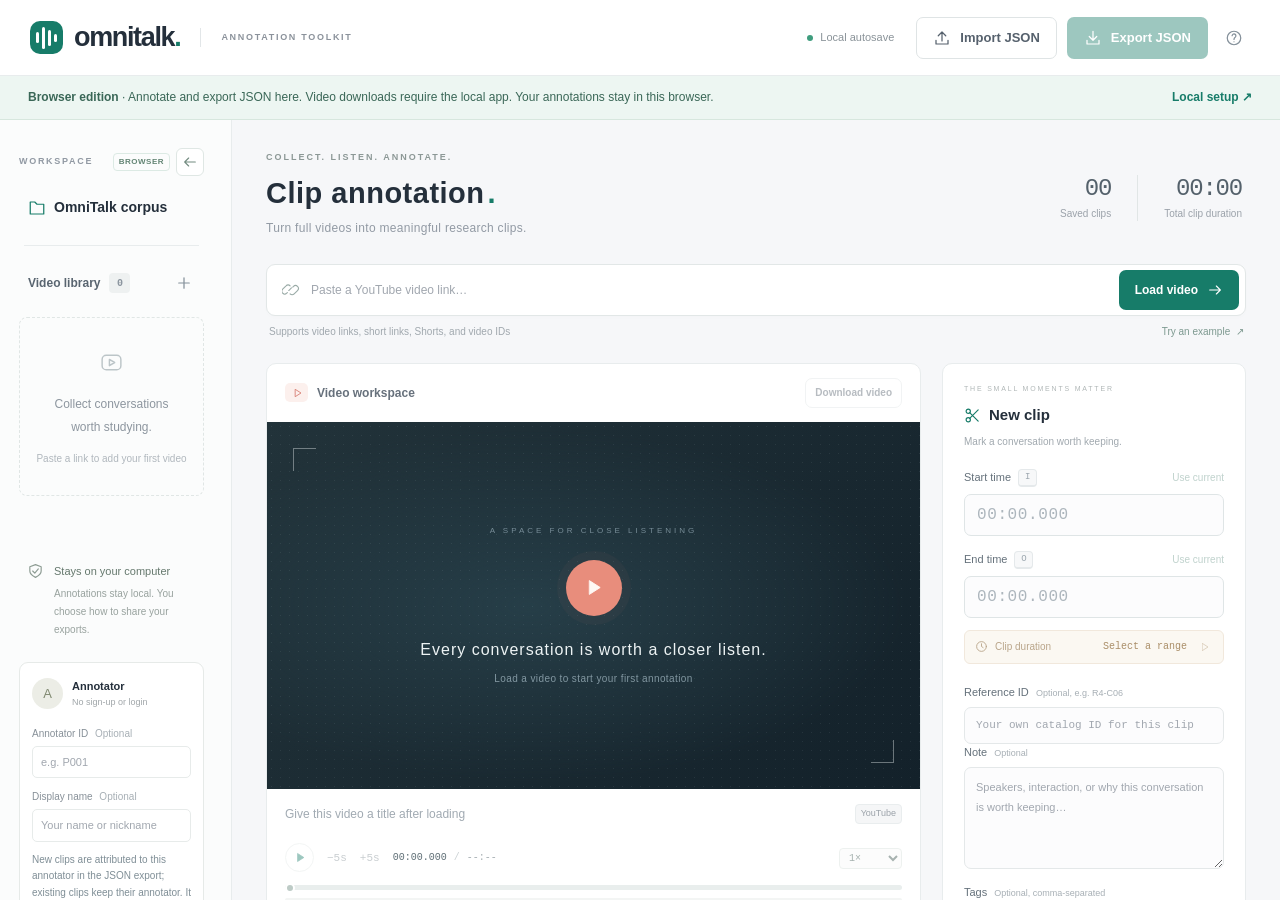
==== commit 97f98000: "Publish browser edition from 75b9392" ====
--- a/index.html
+++ b/index.html
@@ -66,7 +66,7 @@
         <div class="sidebar-divider"></div>
         <div class="library-heading"><h2>Video library <span id="video-count" class="count-pill">0</span></h2><button class="icon-button" id="add-video-focus" aria-label="Add video"><svg class="icon"><use href="#i-plus"/></svg></button></div>
         <div class="library-filters" id="library-filters" role="search" aria-label="Filter video library" hidden>
-          <label class="library-search"><svg class="icon"><use href="#i-search"/></svg><input id="library-search" placeholder="Filter by title or ID" aria-label="Filter videos by title or ID" autocomplete="off"></label>
+          <label class="library-search"><svg class="icon"><use href="#i-search"/></svg><input id="library-search" placeholder="Filter by title, YouTube ID, or ref ID" aria-label="Filter videos by title, YouTube ID, or reference ID" autocomplete="off"></label>
           <select id="library-annotator" aria-label="Filter videos by annotator"></select>
           <select id="library-status" aria-label="Filter videos by question status"></select>
           <div class="library-filter-summary" id="library-filter-summary" role="status" hidden><span id="library-filter-count"></span><button class="text-button" id="clear-library-filters" type="button">Clear filters</button></div>
@@ -128,6 +128,7 @@
                 <div class="time-field"><div class="field-label"><label for="clip-start">Start time <kbd>I</kbd></label><button type="button" class="capture-button" id="capture-start" disabled>Use current</button></div><input id="clip-start" class="time-input" placeholder="00:00.000" autocomplete="off" spellcheck="false" required></div>
                 <div class="time-field"><div class="field-label"><label for="clip-end">End time <kbd>O</kbd></label><button type="button" class="capture-button" id="capture-end" disabled>Use current</button></div><input id="clip-end" class="time-input" placeholder="00:00.000" autocomplete="off" spellcheck="false" required></div>
                 <div class="selection-duration"><svg class="icon"><use href="#i-clock"/></svg><span>Clip duration</span><strong id="selection-duration">Select a range</strong><button type="button" class="icon-button" id="preview-draft" aria-label="Preview current range" disabled><svg class="icon"><use href="#i-play"/></svg></button></div>
+                <label for="clip-ref" class="form-label">Reference ID <span class="optional">Optional, e.g. R4-C06</span></label><input id="clip-ref" class="ref-input" maxlength="100" autocomplete="off" spellcheck="false" placeholder="Your own catalog ID for this clip">
                 <label for="clip-note" class="form-label">Note <span class="optional">Optional</span></label><textarea id="clip-note" rows="4" maxlength="20000" placeholder="Speakers, interaction, or why this conversation is worth keeping…"></textarea>
                 <label for="clip-tags" class="form-label">Tags <span class="optional">Optional, comma-separated</span></label><input id="clip-tags" maxlength="1200" placeholder="e.g. group conversation, overlapping speech">
                 <p class="field-error" id="clip-error" role="alert" hidden></p>
@@ -142,7 +143,7 @@
           <div class="qa-heading"><div><span class="section-kicker">DESIGN THE QUESTIONS</span><h2 id="qa-heading">Questions</h2><p id="qa-context">Save a clip, then design its questions here.</p></div><div class="qa-heading-actions"><button type="button" class="button secondary" id="qa-add" disabled>+ Add question</button><button type="button" class="text-button" id="qa-toggle" aria-expanded="true" aria-controls="qa-body">Collapse ▴</button></div></div>
           <div id="qa-body">
           <div id="qa-content" hidden>
-            <div class="qa-clip-bar"><label for="qa-clip-select">Selected clip</label><select id="qa-clip-select" aria-label="Select clip for questions"></select><button type="button" class="button secondary" id="qa-preview">Preview clip</button><label for="qa-subtitles">Subtitle status</label><select id="qa-subtitles"><option value="unknown">Not reviewed</option><option value="none">No subtitles</option><option value="present">With subtitles</option><option value="masked">Subtitle masked</option></select></div>
+            <div class="qa-clip-bar"><label for="qa-clip-select">Selected clip</label><select id="qa-clip-select" aria-label="Select clip for questions"></select><button type="button" class="button secondary ref-copy" id="qa-copy-ref" title="Copy reference ID" hidden></button><button type="button" class="button secondary" id="qa-preview">Preview clip</button><label for="qa-subtitles">Subtitle status</label><select id="qa-subtitles"><option value="unknown">Not reviewed</option><option value="none">No subtitles</option><option value="present">With subtitles</option><option value="masked">Subtitle masked</option></select></div>
             <p class="qa-help">Subtitle status describes the clip; it does not mask or modify the video.</p>
             <div class="qa-layout"><nav id="qa-list" aria-label="Questions for selected clip"></nav><div id="qa-editor"></div></div>
           </div>
--- a/styles.css
+++ b/styles.css
@@ -1,6 +1,6 @@
 @charset "UTF-8";
 :root{--bg:#f6f7f9;--paper:#fff;--text:#242f3b;--muted:#89919d;--line:#e8eced;--green:#177c69;--green-dark:#106351;--green-wash:#eaf4f0;--rose:#e98272;--mono:"SFMono-Regular",Consolas,"Liberation Mono",monospace;--sans:-apple-system,BlinkMacSystemFont,"Segoe UI","PingFang SC","Microsoft YaHei",sans-serif}
-*{box-sizing:border-box}body{margin:0;background:var(--bg);color:var(--text);font-family:var(--sans);font-size:14px;line-height:1.5;-webkit-font-smoothing:antialiased}button,input,textarea,select{font:inherit}button,a,input,textarea,select{-webkit-tap-highlight-color:transparent}button{cursor:pointer}button:disabled{cursor:not-allowed;opacity:.42}button,a{touch-action:manipulation}a{color:inherit;text-decoration:none}input,textarea,select{color:var(--text)}button:focus-visible,a:focus-visible,input:focus-visible,textarea:focus-visible,select:focus-visible{outline:3px solid #83bcaa;outline-offset:3px}input,textarea{width:100%;min-width:0;background:#fff;border:1px solid #dfe5e6;border-radius:7px;padding:10px 12px;transition:border-color .15s,box-shadow .15s}input::placeholder,textarea::placeholder{color:#a1a7af}input:focus,textarea:focus{border-color:#75ae9f;outline:none;box-shadow:0 0 0 3px #177c6910}textarea{resize:vertical;min-height:94px}input:disabled{background:#f8f9fa}h1,h2,h3,p{margin:0}h2{font-size:15px;font-weight:650}h3{font-weight:600}svg.icon{width:18px;height:18px;flex-shrink:0;fill:none;stroke:currentColor;stroke-width:1.65;stroke-linecap:round;stroke-linejoin:round}.icon-definitions{position:absolute;width:0;height:0;overflow:hidden}.button{display:inline-flex;align-items:center;justify-content:center;gap:9px;padding:10px 16px;border:1px solid transparent;border-radius:7px;font-size:13px;font-weight:550;line-height:20px;white-space:nowrap;transition:background .15s,transform .15s}.button:active:not(:disabled){transform:translateY(1px)}.primary{background:var(--green);color:white}.primary:hover:not(:disabled){background:var(--green-dark)}.secondary{background:white;border-color:#dfe4e5;color:#56616d}.secondary:hover{background:#f6f8f7}.icon-button{display:inline-flex;align-items:center;justify-content:center;width:32px;height:32px;background:transparent;color:#84909a;border:0;border-radius:6px;padding:0;flex-shrink:0}.icon-button:hover:not(:disabled){background:#edf2f1;color:var(--green)}.text-button{border:0;background:none;padding:0;color:var(--green);font-size:12px;font-weight:500;white-space:nowrap}.text-button:hover{text-decoration:underline;text-underline-offset:4px}.topbar{height:76px;display:flex;align-items:center;justify-content:space-between;padding:0 30px;background:var(--paper);border-bottom:1px solid var(--line);gap:24px}.brand{display:flex;align-items:center;gap:11px;font-size:27px;letter-spacing:-1.35px;font-weight:720;line-height:1}.brand-period{color:var(--green)}.brand-mark{height:33px;width:33px;border-radius:10px;background:var(--green);display:flex;align-items:center;justify-content:center;gap:3px}.brand-mark i{width:3px;border-radius:3px;background:#fff;height:11px}.brand-mark i:nth-child(2){height:22px}.brand-mark i:nth-child(3){height:16px}.brand-mark i:nth-child(4){height:8px}.brand .brand-caption{font-size:9px;letter-spacing:1.7px;font-weight:600;color:#8b929b;margin-left:9px;padding-left:20px;border-left:1px solid #e2e6e8;line-height:19px}.topbar-actions{display:flex;align-items:center;gap:10px}.save-status{display:flex;align-items:center;gap:7px;color:#8a9399;font-size:11px;margin-right:12px}.status-dot{display:inline-block;flex-shrink:0;width:6px;height:6px;border-radius:50%;background:#3f9d7e}.status-dot.muted{background:#a9b4b3}.save-status.error{color:#b75c46}.save-status.error .status-dot{background:#cb7560}.app-layout{display:grid;grid-template-columns:232px minmax(0,1fr);min-height:calc(100vh - 76px)}.sidebar{display:flex;flex-direction:column;background:#fbfcfc;border-right:1px solid var(--line);padding:28px 19px 20px;min-width:0}.workspace-label{display:flex;align-items:center;justify-content:space-between;gap:8px;color:#9199a3;font-size:9px;letter-spacing:1.7px;font-weight:600;margin:0 8px 15px}.local-pill{display:flex;gap:5px;align-items:center;border:1px solid #dceae4;border-radius:4px;padding:2px 5px;color:#638574;font-size:8px;letter-spacing:.5px}.local-pill .status-dot{width:4px;height:4px}.project-field{display:flex;align-items:center;gap:8px;padding-left:9px;color:var(--green)}.project-field input{padding:6px 0;border:0;background:transparent;font-size:14px;font-weight:600;box-shadow:none}.sidebar-divider{height:1px;background:var(--line);margin:21px 5px}.library-heading{display:flex;align-items:center;justify-content:space-between;margin:0 4px 14px 9px}.library-heading h2{font-size:12px;color:#596570;display:flex;align-items:center;gap:9px}.count-pill{display:inline-flex;align-items:center;justify-content:center;background:#eef1f1;color:#8b959f;min-width:21px;height:20px;padding:0 6px;border-radius:4px;font-size:10px;font-weight:550;font-family:var(--mono)}.video-list{display:flex;flex-direction:column;gap:6px}.library-filters{display:flex;flex-direction:column;gap:6px;margin:0 4px 12px}.library-search{display:flex;align-items:center;gap:7px;border:1px solid #e7ebed;background:white;padding:0 9px;border-radius:6px}.library-search .icon{width:13px;height:13px;color:#a3b0b6}.library-search input{border:0;box-shadow:none;padding:7px 0;font-size:11px;background:transparent}.library-filters select{width:100%;min-width:0;font-size:11px;color:#56616d;background:white;border:1px solid #e7ebed;border-radius:6px;padding:6px 7px}.library-filter-summary{display:flex;align-items:center;justify-content:space-between;gap:8px;font-size:10px;color:#8e9b97;padding:0 2px}.library-filter-summary[hidden],.library-filters[hidden]{display:none}.library-no-results{font-size:11px;color:#8d969f;text-align:center;padding:18px 8px;border:1px dashed #e0e6e5;border-radius:8px}.video-item{display:flex;gap:11px;align-items:center;text-align:left;background:transparent;border:1px solid transparent;border-radius:8px;padding:11px 9px;min-width:0;width:100%;color:#6f7b84}.video-item:hover{background:#f0f4f3}.video-item.active{background:#eaf3ef;border-color:#d8e9df;color:var(--green)}.video-item-thumbnail{width:35px;height:29px;border-radius:5px;background:#e7eceb;display:grid;place-items:center;flex-shrink:0}.video-item.active .video-item-thumbnail{background:#d8e9df}.video-item-thumbnail .icon{width:18px;height:18px}.video-item-info{min-width:0;flex:1}.video-item-title{display:block;white-space:nowrap;overflow:hidden;text-overflow:ellipsis;font-size:12px;font-weight:550}.video-item-detail{display:block;font-size:10px;margin-top:4px;color:#8e9b97}.video-item-indicator{width:5px;height:5px;background:var(--green);border-radius:50%;flex-shrink:0}.library-empty{padding:32px 8px 27px;text-align:center;margin-top:4px;border:1px dashed #e0e6e5;border-radius:8px;color:#bcc5c8}.library-empty>.icon{height:25px;width:25px;stroke-width:1.4}.library-empty p{font-size:12px;line-height:1.9;color:#8d969f;margin:12px 0 8px}.library-empty>span{font-size:10px;color:#b0b7bd}.sidebar-bottom{margin-top:auto;padding-top:64px}.privacy-note{display:flex;gap:10px;padding:0 8px 23px;color:#8d9c93}.privacy-note .icon{margin-top:2px;width:17px}.privacy-note strong{color:#65786d;font-size:11px;font-weight:500}.privacy-note p{font-size:10px;color:#98a29e;line-height:1.8;margin-top:4px}.participant-card{border:1px solid #e6eae8;border-radius:9px;background:white;padding:15px 12px}.participant-heading{display:flex;align-items:center;gap:9px;margin-bottom:16px}.avatar{width:31px;height:31px;background:#ecede6;color:#7f8870;font-size:13px;border-radius:50%;display:grid;place-items:center;font-weight:500}.participant-heading strong{display:block;font-size:11px;font-weight:600}.participant-heading div>span{display:block;font-size:9px;color:#a0a6a9;margin-top:2px}.participant-card label{display:block;font-size:10px;color:#879098;margin:11px 0 5px}.participant-card input{font-size:11px;padding:7px 8px;border-color:#e7ebea;border-radius:5px}.optional{color:#a7afb5;font-size:10px;font-weight:400;margin-left:4px}.sidebar-version{display:block;color:#b2b9bf;font-size:9px;margin:20px 7px 0}main{min-width:0;padding:31px 34px 18px;max-width:1740px;width:100%;margin:0 auto}.page-heading{display:flex;align-items:center;justify-content:space-between;margin-bottom:27px;gap:20px}.eyebrow{color:#8c9896;font-size:9px;font-weight:550;letter-spacing:2px;margin-bottom:7px}h1{font-size:29px;font-weight:650;letter-spacing:.5px;line-height:1.45}.heading-dot{color:var(--green);padding-left:3px}.page-heading p{font-size:12px;color:#929aa4;margin-top:5px;letter-spacing:.3px}.workspace-stats{display:flex;gap:26px;margin-right:4px;padding-top:9px}.workspace-stats>span{display:flex;flex-direction:column;align-items:flex-end;font-size:10px;color:#9ba2aa;gap:4px}.workspace-stats>span+span{padding-left:26px;border-left:1px solid #e1e6e6}.workspace-stats strong{font:500 24px var(--mono);color:#54616b;letter-spacing:-1.2px}.source-loader{margin-bottom:24px}.source-loader form{display:flex;padding:5px 6px 5px 15px;gap:9px;background:white;border:1px solid #e2e7e7;border-radius:9px;box-shadow:0 2px 4px #283c3203}.url-field{display:flex;align-items:center;gap:11px;flex:1;min-width:0;color:#9aaba7}.url-field input{border:0;padding:9px 0;box-shadow:none;font-size:12px;background:transparent}.source-loader .button{padding:9px 15px;font-size:12px}.source-loader .button .icon{width:16px}.source-helper{display:flex;justify-content:space-between;padding:8px 2px 0 3px;color:#a0a8ae;font-size:10px;gap:10px}.source-helper .text-button{font-size:10px;color:#7d9990}.source-helper .text-button span{padding-left:3px}.annotation-grid{display:grid;grid-template-columns:minmax(0,1fr) 304px;gap:21px;align-items:start}.video-card,.editor-card,.clips-card{background:white;border:1px solid var(--line);border-radius:10px;min-width:0;overflow:hidden;box-shadow:0 2px 5px #23302a02}.video-card-heading{display:flex;align-items:center;justify-content:space-between;padding:14px 18px;height:53px}.video-heading-label{display:flex;align-items:center;gap:9px}.video-card-heading h2{font-size:12px;color:#67717c;font-weight:550}.youtube-mark{background:#fcf0ed;color:#d98075;display:grid;place-items:center;width:23px;height:19px;border-radius:5px}.youtube-mark .icon{width:12px;height:12px;stroke-width:1.8}.subtle-link{display:inline-flex;align-items:center;gap:5px;color:#98a2a8;font-size:10px}.subtle-link:hover{color:var(--green)}.subtle-link .icon{width:12px;height:12px}.player-stage{position:relative;background:#182830;aspect-ratio:16/9;min-height:210px;overflow:hidden}.video-empty{position:absolute;inset:0;display:flex;flex-direction:column;align-items:center;justify-content:center;background:radial-gradient(ellipse at 40% 50%,#263e48 0,transparent 68%),linear-gradient(135deg,#22333a,#13212a);color:#edf3f4;text-align:center;padding:26px}.video-empty:before{content:"";position:absolute;inset:0;opacity:.09;background-image:radial-gradient(#c6d8dc .6px,transparent .6px);background-size:9px 9px;pointer-events:none}.preview-eyebrow{position:relative;font-size:8px;color:#778c97;letter-spacing:3px;margin-bottom:23px}.empty-play{position:relative;background:#e88d7c;width:56px;height:56px;border-radius:50%;display:grid;place-items:center;box-shadow:0 0 0 9px #ea8e7a09}.empty-play .icon{width:23px;height:23px;fill:#fef8f4;color:#fef8f4;margin-left:-2px;stroke-width:1}.video-empty h3{font-size:16px;font-weight:450;letter-spacing:1px;margin:22px 0 9px;position:relative}.video-empty p{font-size:10px;letter-spacing:.4px;color:#8297a1;position:relative}.empty-corner{position:absolute;width:23px;height:23px;opacity:.4;border-color:#63808a}.empty-corner.top-left{top:26px;left:26px;border-top:1px solid;border-left:1px solid}.empty-corner.bottom-right{bottom:26px;right:26px;border-right:1px solid;border-bottom:1px solid}#youtube-mount,#youtube-player,#youtube-mount iframe{position:absolute;inset:0;height:100%;width:100%;border:0}.video-meta{display:flex;align-items:center;gap:12px;padding:13px 18px 8px}.video-meta input{font-size:12px;font-weight:500;border:0;border-radius:2px;background:none;padding:3px 0;box-shadow:none}.video-meta input::placeholder{font-weight:400;color:#a1aab2}.video-source-badge{font-size:9px;color:#9ba2a9;background:#f5f6f7;border:1px solid #e9edee;border-radius:4px;padding:2px 5px}.video-copy-actions{display:flex;flex-wrap:wrap;gap:7px;padding:0 18px 10px}.video-copy-actions .button{font-size:11px;line-height:18px;padding:4px 9px}.video-copy-actions .video-id-button{font-family:var(--mono)}.transport{padding:9px 18px 14px}.transport-controls{display:flex;justify-content:space-between;align-items:center;gap:8px;margin-bottom:13px}.playback-buttons{display:flex;align-items:center;gap:13px}.play-toggle{border:1px solid #e3e9e7;border-radius:50%;height:29px;width:29px;color:var(--green)}.play-toggle .icon{width:13px;height:13px;fill:var(--green);stroke-width:1.5}.play-toggle.playing .icon{fill:none;stroke-width:3}.skip-button{border:0;background:none;color:#7f8b92;font:11px var(--mono);padding:4px 0}.skip-button:hover:not(:disabled){color:var(--green)}.playback-time{font-family:var(--mono);font-size:10px;color:#5f6f76;white-space:nowrap}.time-divider{color:#ccd2d4;padding:0 7px}#video-duration{color:#a7afb3}.speed-control select{font-family:var(--mono);font-size:10px;color:#83928f;border:1px solid #e6ece9;background:#fbfcfb;border-radius:4px;padding:3px 5px;cursor:pointer;max-width:70px}#seek-range{display:block;padding:0;margin:0;width:100%;height:5px;border:0;box-shadow:none;border-radius:5px;appearance:none;background:#e9eeed;accent-color:var(--green);cursor:pointer}#seek-range:disabled{cursor:default}#seek-range::-webkit-slider-thumb{appearance:none;width:10px;height:10px;background:var(--green);border:2px solid white;box-shadow:0 0 0 1px #177c6960;border-radius:50%}#seek-range:disabled::-webkit-slider-thumb{background:#bdcbc6;box-shadow:none}.clip-timeline{position:relative;height:6px;margin-top:8px;background:#f3f5f4;border-radius:2px}.timeline-clip{height:6px;border:0;position:absolute;background:#90beae;border-radius:2px;min-width:3px;padding:0}.timeline-clip:hover{background:var(--green);height:8px;top:-1px}.timeline-labels{display:flex;justify-content:space-between;font:9px var(--mono);color:#acb6ba;margin-top:8px}.video-card-footer{display:flex;align-items:center;gap:7px;border-top:1px solid #edf0f1;padding:11px 18px;color:#a0a9ae;font-size:9px}.video-card-footer .status-dot{width:4px;height:4px}.keyboard-help{margin-left:auto;font-size:9px;color:#929f9a}.keyboard-help kbd{font-size:8px;margin-left:3px}.player-notice{margin:5px 18px 0;padding:9px 11px;background:#faf4e9;border:1px solid #f0e4c7;border-radius:5px;color:#a17b42;font-size:11px;line-height:1.8}.player-notice .text-button{margin-left:9px;font-size:11px}.editor-card{padding:20px 21px 15px}.section-kicker{font-size:7px;letter-spacing:1.8px;color:#b0b7b7;display:block;margin-bottom:10px}.editor-header>div{display:flex;align-items:center;justify-content:space-between}.editor-header h2{display:flex;align-items:center;gap:8px;font-size:15px}.editor-header h2 .icon{color:var(--green);height:17px;width:17px}.editor-header p{font-size:10px;color:#a1a9af;margin-top:7px}.editor-header{margin-bottom:20px}fieldset{border:0;padding:0;margin:0;min-width:0}fieldset:disabled .time-input,fieldset:disabled textarea,fieldset:disabled input{background:#fcfcfd}kbd{font:9px var(--mono);font-weight:400;color:#9ba6ae;background:#f7f8f9;border:1px solid #e5e9eb;border-bottom-width:2px;min-width:19px;height:18px;display:inline-flex;align-items:center;justify-content:center;border-radius:4px;padding:0 4px}.field-label{display:flex;align-items:center;justify-content:space-between;margin-bottom:7px;gap:8px}.field-label label{font-size:11px;color:#65717b;font-weight:500}.field-label label kbd{margin-left:4px;vertical-align:middle}.capture-button{border:0;color:#6a9689;background:none;font-size:10px;padding:0}.capture-button:hover:not(:disabled){color:var(--green);text-decoration:underline;text-underline-offset:3px}.time-input{font:16px var(--mono);letter-spacing:.6px;padding:10px 12px;height:42px;color:#57666e}.time-input::placeholder{color:#adb6bd}.time-field+.time-field{margin-top:15px}.selection-duration{display:flex;align-items:center;gap:7px;border:1px solid #f1e8dc;background:#fbf8f2;border-radius:6px;height:34px;padding:0 10px;margin-top:12px;margin-bottom:20px;color:#b9a58a;font-size:10px}.selection-duration>.icon{width:13px;height:13px}.selection-duration strong{margin-left:auto;font:500 10px var(--mono);color:#aa8e68}.selection-duration>.icon-button{width:19px;height:23px;color:#aa8e68}.selection-duration>.icon-button .icon{width:12px;height:12px}.form-label{display:block;font-size:11px;color:#65717b;font-weight:500;margin-bottom:7px}.editor-card textarea{font-size:11px;line-height:1.8;padding:10px 11px;margin-bottom:15px;border-color:#e4e8e9;display:block}.editor-card input:not(.time-input){font-size:11px;padding:9px 11px;border-color:#e4e8e9}.editor-card .optional{font-size:9px}.save-clip{width:100%;margin-top:20px;font-size:12px;padding:10px 12px;gap:7px}.save-clip .icon{width:15px;height:15px}.save-clip kbd{margin-left:auto;background:#ffffff15;border-color:#ffffff25;color:#cce0d8;font-size:8px;height:19px;letter-spacing:1px}.editor-hint{text-align:center;font-size:9px;color:#abb3b8;margin-top:9px}.mono{font-family:var(--mono)}.field-error{font-size:11px;line-height:1.7;color:#ba604d;margin-top:8px}.clips-card{margin-top:23px}.clips-heading{display:flex;justify-content:space-between;align-items:center;padding:20px 23px 17px;gap:20px}.clips-heading h2{font-size:14px;display:flex;gap:9px;align-items:center}.clips-heading p{color:#a7afb7;font-size:10px;margin-top:5px}.clip-search{display:flex;align-items:center;gap:8px;border:1px solid #e7ebed;padding:0 10px;border-radius:6px;max-width:210px}.clip-search .icon{width:13px;height:13px;color:#a3b0b6}.clip-search input{border:0;box-shadow:none;padding:8px 0;font-size:10px;background:transparent}.clips-empty{border-top:1px solid #f0f2f3;text-align:center;padding:26px 15px 29px}.empty-bookmark{display:inline-flex;width:35px;height:35px;border-radius:10px;background:#f2f5f4;color:#9bab9f;align-items:center;justify-content:center}.empty-bookmark .icon{width:17px;height:17px;stroke-width:1.4}.clips-empty h3{font-size:12px;color:#87948e;margin:11px 0 5px;font-weight:500}.clips-empty p{font-size:10px;color:#b1b8bc}.empty-step{display:inline-flex;align-items:center;gap:6px;font-size:9px;color:#a5afb3;margin-top:15px}.empty-step kbd{font-size:9px;height:18px;min-width:18px}.step-dash{width:21px;height:1px;background:#e6eaea;margin:0 5px}.clips-footer{border-top:1px solid #edf0f1;display:flex;align-items:center;gap:7px;color:#aab3b8;padding:10px 23px;font-size:9px;background:#fdfefe}.clips-footer>.icon{width:12px;height:12px;color:#89a998}.json-badge{margin-left:auto;font-family:var(--mono);color:#b0babd;font-size:9px}.page-footer{display:flex;align-items:center;justify-content:space-between;color:#b0b8be;font-size:9px;margin-top:14px;gap:15px}.page-footer>span:last-child{font-size:8px;letter-spacing:1.4px}.table-scroll{overflow:auto;border-top:1px solid #edf0f1}table{border-collapse:collapse;width:100%;text-align:left;table-layout:fixed}th{font-size:9px;font-weight:500;color:#9ea7ad;background:#fcfdfd;padding:10px 12px;border-bottom:1px solid #edf0f1}th:first-child{width:85px;padding-left:22px}th:nth-child(2){width:173px}th:nth-child(4){width:115px}th:last-child{width:102px;padding-right:20px}td{padding:14px 12px;border-bottom:1px solid #f0f3f3;vertical-align:middle;font-size:11px}tr:last-child td{border-bottom:0}tbody tr:hover{background:#fbfdfc}tbody tr.editing{background:#f2f8f4}td:first-child{padding-left:22px}.clip-number{display:flex;align-items:center;gap:6px;color:#94a39c;font:10px var(--mono)}.clip-number .icon-button{width:23px;height:23px;color:var(--green);background:#eef5f1}.clip-number .icon{width:12px;height:12px}.clip-time{font:10px var(--mono);color:#657972;white-space:nowrap;letter-spacing:-.3px}.clip-length{font:9px var(--mono);color:#acb7b4;margin-top:4px}.clip-note-text{color:#7b858d;white-space:pre-wrap;overflow-wrap:anywhere;display:-webkit-box;-webkit-line-clamp:3;-webkit-box-orient:vertical;overflow:hidden;line-height:1.8}.clip-note-text.empty{color:#c0c7ca}.tag-list{display:flex;flex-wrap:wrap;gap:4px}.clip-tag{display:inline-block;max-width:100%;overflow:hidden;text-overflow:ellipsis;white-space:nowrap;font-size:8px;line-height:1.6;padding:2px 5px;border-radius:3px;background:#f0f4f1;color:#889d90}.row-actions{display:flex;gap:4px;justify-content:flex-end}.row-actions .icon-button{width:25px;height:26px}.row-actions .icon{width:13px;height:13px}.row-actions .delete-clip:hover{background:#fcf0ed;color:#c46f5d}.actions-heading{text-align:right}.no-results{padding:45px 20px;text-align:center;color:#a2abae;font-size:12px;border-top:1px solid var(--line)}dialog{border:1px solid var(--line);border-radius:14px;padding:30px;max-width:580px;width:calc(100% - 36px);color:var(--text);box-shadow:0 24px 100px #182d3430}dialog::backdrop{background:#10242d65;backdrop-filter:blur(3px)}.dialog-heading{display:flex;justify-content:space-between;align-items:start;margin-bottom:22px}.dialog-heading h2{font-size:20px}.help-steps{padding-left:20px;margin:0 0 12px;list-style-type:decimal-leading-zero}.help-steps li{padding-left:8px;margin-bottom:18px;color:var(--green);font-size:12px}.help-steps strong{color:#57656c;font-weight:600}.help-steps p{font-size:11px;color:#97a2a8;margin-top:5px;line-height:1.8}.shortcut-grid{display:grid;grid-template-columns:1fr 1fr;gap:12px;padding:17px;background:#f7f9f8;border-radius:8px}.shortcut-grid>span{display:flex;align-items:center;gap:8px;font-size:11px;color:#7b898f}.help-note{font-size:10px;color:#a2adb1;line-height:1.8;margin:12px 0 18px}.help-details{border-top:1px solid var(--line);padding-top:16px}.help-details p{font-size:11px;color:#95a1a7;line-height:1.9;margin-bottom:10px}.help-details strong{font-weight:500;color:#6d7d83}.confirm-dialog{max-width:420px}.confirm-dialog h2{font-size:18px;margin-bottom:12px}.confirm-dialog>p{font-size:12px;color:#8a969d;line-height:1.9;white-space:pre-line}.dialog-actions{display:flex;justify-content:flex-end;gap:10px;margin-top:25px}.toast{position:fixed;bottom:25px;left:50%;transform:translateX(-50%);display:flex;align-items:center;gap:8px;padding:12px 19px;border:1px solid #d8e7e0;background:#f4fcf7;box-shadow:0 4px 25px #29413713;border-radius:8px;color:#407c65;font-size:12px;z-index:50;max-width:calc(100vw - 32px)}.toast.error{background:#fff5f0;border-color:#f1d5c8;color:#b96d4f}.toast .icon{width:15px;height:15px}.storage-warning{padding:12px 15px;margin-bottom:20px;border:1px solid #ebd9bb;background:#fff7e9;color:#b38b4b;border-radius:7px;font-size:11px;line-height:1.8}.storage-warning button{margin-left:12px}.sr-only{position:absolute;width:1px;height:1px;padding:0;overflow:hidden;clip:rect(0,0,0,0);white-space:nowrap;border:0}.noscript{position:fixed;inset:0;z-index:100;background:#fff;display:grid;place-items:center}[hidden]{display:none!important}
+*{box-sizing:border-box}body{margin:0;background:var(--bg);color:var(--text);font-family:var(--sans);font-size:14px;line-height:1.5;-webkit-font-smoothing:antialiased}button,input,textarea,select{font:inherit}button,a,input,textarea,select{-webkit-tap-highlight-color:transparent}button{cursor:pointer}button:disabled{cursor:not-allowed;opacity:.42}button,a{touch-action:manipulation}a{color:inherit;text-decoration:none}input,textarea,select{color:var(--text)}button:focus-visible,a:focus-visible,input:focus-visible,textarea:focus-visible,select:focus-visible{outline:3px solid #83bcaa;outline-offset:3px}input,textarea{width:100%;min-width:0;background:#fff;border:1px solid #dfe5e6;border-radius:7px;padding:10px 12px;transition:border-color .15s,box-shadow .15s}input::placeholder,textarea::placeholder{color:#a1a7af}input:focus,textarea:focus{border-color:#75ae9f;outline:none;box-shadow:0 0 0 3px #177c6910}textarea{resize:vertical;min-height:94px}input:disabled{background:#f8f9fa}h1,h2,h3,p{margin:0}h2{font-size:15px;font-weight:650}h3{font-weight:600}svg.icon{width:18px;height:18px;flex-shrink:0;fill:none;stroke:currentColor;stroke-width:1.65;stroke-linecap:round;stroke-linejoin:round}.icon-definitions{position:absolute;width:0;height:0;overflow:hidden}.button{display:inline-flex;align-items:center;justify-content:center;gap:9px;padding:10px 16px;border:1px solid transparent;border-radius:7px;font-size:13px;font-weight:550;line-height:20px;white-space:nowrap;transition:background .15s,transform .15s}.button:active:not(:disabled){transform:translateY(1px)}.primary{background:var(--green);color:white}.primary:hover:not(:disabled){background:var(--green-dark)}.secondary{background:white;border-color:#dfe4e5;color:#56616d}.secondary:hover{background:#f6f8f7}.icon-button{display:inline-flex;align-items:center;justify-content:center;width:32px;height:32px;background:transparent;color:#84909a;border:0;border-radius:6px;padding:0;flex-shrink:0}.icon-button:hover:not(:disabled){background:#edf2f1;color:var(--green)}.text-button{border:0;background:none;padding:0;color:var(--green);font-size:12px;font-weight:500;white-space:nowrap}.text-button:hover{text-decoration:underline;text-underline-offset:4px}.topbar{height:76px;display:flex;align-items:center;justify-content:space-between;padding:0 30px;background:var(--paper);border-bottom:1px solid var(--line);gap:24px}.brand{display:flex;align-items:center;gap:11px;font-size:27px;letter-spacing:-1.35px;font-weight:720;line-height:1}.brand-period{color:var(--green)}.brand-mark{height:33px;width:33px;border-radius:10px;background:var(--green);display:flex;align-items:center;justify-content:center;gap:3px}.brand-mark i{width:3px;border-radius:3px;background:#fff;height:11px}.brand-mark i:nth-child(2){height:22px}.brand-mark i:nth-child(3){height:16px}.brand-mark i:nth-child(4){height:8px}.brand .brand-caption{font-size:9px;letter-spacing:1.7px;font-weight:600;color:#8b929b;margin-left:9px;padding-left:20px;border-left:1px solid #e2e6e8;line-height:19px}.topbar-actions{display:flex;align-items:center;gap:10px}.save-status{display:flex;align-items:center;gap:7px;color:#8a9399;font-size:11px;margin-right:12px}.status-dot{display:inline-block;flex-shrink:0;width:6px;height:6px;border-radius:50%;background:#3f9d7e}.status-dot.muted{background:#a9b4b3}.save-status.error{color:#b75c46}.save-status.error .status-dot{background:#cb7560}.app-layout{display:grid;grid-template-columns:232px minmax(0,1fr);min-height:calc(100vh - 76px)}.sidebar{display:flex;flex-direction:column;background:#fbfcfc;border-right:1px solid var(--line);padding:28px 19px 20px;min-width:0}.workspace-label{display:flex;align-items:center;justify-content:space-between;gap:8px;color:#9199a3;font-size:9px;letter-spacing:1.7px;font-weight:600;margin:0 8px 15px}.local-pill{display:flex;gap:5px;align-items:center;border:1px solid #dceae4;border-radius:4px;padding:2px 5px;color:#638574;font-size:8px;letter-spacing:.5px}.local-pill .status-dot{width:4px;height:4px}.project-field{display:flex;align-items:center;gap:8px;padding-left:9px;color:var(--green)}.project-field input{padding:6px 0;border:0;background:transparent;font-size:14px;font-weight:600;box-shadow:none}.sidebar-divider{height:1px;background:var(--line);margin:21px 5px}.library-heading{display:flex;align-items:center;justify-content:space-between;margin:0 4px 14px 9px}.library-heading h2{font-size:12px;color:#596570;display:flex;align-items:center;gap:9px}.count-pill{display:inline-flex;align-items:center;justify-content:center;background:#eef1f1;color:#8b959f;min-width:21px;height:20px;padding:0 6px;border-radius:4px;font-size:10px;font-weight:550;font-family:var(--mono)}.video-list{display:flex;flex-direction:column;gap:6px}.library-filters{display:flex;flex-direction:column;gap:6px;margin:0 4px 12px}.library-search{display:flex;align-items:center;gap:7px;border:1px solid #e7ebed;background:white;padding:0 9px;border-radius:6px}.library-search .icon{width:13px;height:13px;color:#a3b0b6}.library-search input{border:0;box-shadow:none;padding:7px 0;font-size:11px;background:transparent}.library-filters select{width:100%;min-width:0;font-size:11px;color:#56616d;background:white;border:1px solid #e7ebed;border-radius:6px;padding:6px 7px}.library-filter-summary{display:flex;align-items:center;justify-content:space-between;gap:8px;font-size:10px;color:#8e9b97;padding:0 2px}.library-filter-summary[hidden],.library-filters[hidden]{display:none}.library-no-results{font-size:11px;color:#8d969f;text-align:center;padding:18px 8px;border:1px dashed #e0e6e5;border-radius:8px}.video-item{display:flex;gap:11px;align-items:center;text-align:left;background:transparent;border:1px solid transparent;border-radius:8px;padding:11px 9px;min-width:0;width:100%;color:#6f7b84}.video-item:hover{background:#f0f4f3}.video-item.active{background:#eaf3ef;border-color:#d8e9df;color:var(--green)}.video-item-info{min-width:0;flex:1}.video-item-title{display:block;white-space:nowrap;overflow:hidden;text-overflow:ellipsis;font-size:12px;font-weight:550}.video-item-detail{display:block;font-size:10px;margin-top:4px;color:#8e9b97}.video-item-indicator{width:5px;height:5px;background:var(--green);border-radius:50%;flex-shrink:0}.library-empty{padding:32px 8px 27px;text-align:center;margin-top:4px;border:1px dashed #e0e6e5;border-radius:8px;color:#bcc5c8}.library-empty>.icon{height:25px;width:25px;stroke-width:1.4}.library-empty p{font-size:12px;line-height:1.9;color:#8d969f;margin:12px 0 8px}.library-empty>span{font-size:10px;color:#b0b7bd}.sidebar-bottom{margin-top:auto;padding-top:64px}.privacy-note{display:flex;gap:10px;padding:0 8px 23px;color:#8d9c93}.privacy-note .icon{margin-top:2px;width:17px}.privacy-note strong{color:#65786d;font-size:11px;font-weight:500}.privacy-note p{font-size:10px;color:#98a29e;line-height:1.8;margin-top:4px}.participant-card{border:1px solid #e6eae8;border-radius:9px;background:white;padding:15px 12px}.participant-heading{display:flex;align-items:center;gap:9px;margin-bottom:16px}.avatar{width:31px;height:31px;background:#ecede6;color:#7f8870;font-size:13px;border-radius:50%;display:grid;place-items:center;font-weight:500}.participant-heading strong{display:block;font-size:11px;font-weight:600}.participant-heading div>span{display:block;font-size:9px;color:#a0a6a9;margin-top:2px}.participant-card label{display:block;font-size:10px;color:#879098;margin:11px 0 5px}.participant-card input{font-size:11px;padding:7px 8px;border-color:#e7ebea;border-radius:5px}.optional{color:#a7afb5;font-size:10px;font-weight:400;margin-left:4px}.sidebar-version{display:block;color:#b2b9bf;font-size:9px;margin:20px 7px 0}main{min-width:0;padding:31px 34px 18px;max-width:1740px;width:100%;margin:0 auto}.page-heading{display:flex;align-items:center;justify-content:space-between;margin-bottom:27px;gap:20px}.eyebrow{color:#8c9896;font-size:9px;font-weight:550;letter-spacing:2px;margin-bottom:7px}h1{font-size:29px;font-weight:650;letter-spacing:.5px;line-height:1.45}.heading-dot{color:var(--green);padding-left:3px}.page-heading p{font-size:12px;color:#929aa4;margin-top:5px;letter-spacing:.3px}.workspace-stats{display:flex;gap:26px;margin-right:4px;padding-top:9px}.workspace-stats>span{display:flex;flex-direction:column;align-items:flex-end;font-size:10px;color:#9ba2aa;gap:4px}.workspace-stats>span+span{padding-left:26px;border-left:1px solid #e1e6e6}.workspace-stats strong{font:500 24px var(--mono);color:#54616b;letter-spacing:-1.2px}.source-loader{margin-bottom:24px}.source-loader form{display:flex;padding:5px 6px 5px 15px;gap:9px;background:white;border:1px solid #e2e7e7;border-radius:9px;box-shadow:0 2px 4px #283c3203}.url-field{display:flex;align-items:center;gap:11px;flex:1;min-width:0;color:#9aaba7}.url-field input{border:0;padding:9px 0;box-shadow:none;font-size:12px;background:transparent}.source-loader .button{padding:9px 15px;font-size:12px}.source-loader .button .icon{width:16px}.source-helper{display:flex;justify-content:space-between;padding:8px 2px 0 3px;color:#a0a8ae;font-size:10px;gap:10px}.source-helper .text-button{font-size:10px;color:#7d9990}.source-helper .text-button span{padding-left:3px}.annotation-grid{display:grid;grid-template-columns:minmax(0,1fr) 304px;gap:21px;align-items:start}.video-card,.editor-card,.clips-card{background:white;border:1px solid var(--line);border-radius:10px;min-width:0;overflow:hidden;box-shadow:0 2px 5px #23302a02}.video-card-heading{display:flex;align-items:center;justify-content:space-between;padding:14px 18px;height:53px}.video-heading-label{display:flex;align-items:center;gap:9px}.video-card-heading h2{font-size:12px;color:#67717c;font-weight:550}.youtube-mark{background:#fcf0ed;color:#d98075;display:grid;place-items:center;width:23px;height:19px;border-radius:5px}.youtube-mark .icon{width:12px;height:12px;stroke-width:1.8}.subtle-link{display:inline-flex;align-items:center;gap:5px;color:#98a2a8;font-size:10px}.subtle-link:hover{color:var(--green)}.subtle-link .icon{width:12px;height:12px}.player-stage{position:relative;background:#182830;aspect-ratio:16/9;min-height:210px;overflow:hidden}.video-empty{position:absolute;inset:0;display:flex;flex-direction:column;align-items:center;justify-content:center;background:radial-gradient(ellipse at 40% 50%,#263e48 0,transparent 68%),linear-gradient(135deg,#22333a,#13212a);color:#edf3f4;text-align:center;padding:26px}.video-empty:before{content:"";position:absolute;inset:0;opacity:.09;background-image:radial-gradient(#c6d8dc .6px,transparent .6px);background-size:9px 9px;pointer-events:none}.preview-eyebrow{position:relative;font-size:8px;color:#778c97;letter-spacing:3px;margin-bottom:23px}.empty-play{position:relative;background:#e88d7c;width:56px;height:56px;border-radius:50%;display:grid;place-items:center;box-shadow:0 0 0 9px #ea8e7a09}.empty-play .icon{width:23px;height:23px;fill:#fef8f4;color:#fef8f4;margin-left:-2px;stroke-width:1}.video-empty h3{font-size:16px;font-weight:450;letter-spacing:1px;margin:22px 0 9px;position:relative}.video-empty p{font-size:10px;letter-spacing:.4px;color:#8297a1;position:relative}.empty-corner{position:absolute;width:23px;height:23px;opacity:.4;border-color:#63808a}.empty-corner.top-left{top:26px;left:26px;border-top:1px solid;border-left:1px solid}.empty-corner.bottom-right{bottom:26px;right:26px;border-right:1px solid;border-bottom:1px solid}#youtube-mount,#youtube-player,#youtube-mount iframe{position:absolute;inset:0;height:100%;width:100%;border:0}.video-meta{display:flex;align-items:center;gap:12px;padding:13px 18px 8px}.video-meta input{font-size:12px;font-weight:500;border:0;border-radius:2px;background:none;padding:3px 0;box-shadow:none}.video-meta input::placeholder{font-weight:400;color:#a1aab2}.video-source-badge{font-size:9px;color:#9ba2a9;background:#f5f6f7;border:1px solid #e9edee;border-radius:4px;padding:2px 5px}.video-copy-actions{display:flex;flex-wrap:wrap;gap:7px;padding:0 18px 10px}.video-copy-actions .button{font-size:11px;line-height:18px;padding:4px 9px}.video-copy-actions .video-id-button{font-family:var(--mono)}.transport{padding:9px 18px 14px}.transport-controls{display:flex;justify-content:space-between;align-items:center;gap:8px;margin-bottom:13px}.playback-buttons{display:flex;align-items:center;gap:13px}.play-toggle{border:1px solid #e3e9e7;border-radius:50%;height:29px;width:29px;color:var(--green)}.play-toggle .icon{width:13px;height:13px;fill:var(--green);stroke-width:1.5}.play-toggle.playing .icon{fill:none;stroke-width:3}.skip-button{border:0;background:none;color:#7f8b92;font:11px var(--mono);padding:4px 0}.skip-button:hover:not(:disabled){color:var(--green)}.playback-time{font-family:var(--mono);font-size:10px;color:#5f6f76;white-space:nowrap}.time-divider{color:#ccd2d4;padding:0 7px}#video-duration{color:#a7afb3}.speed-control select{font-family:var(--mono);font-size:10px;color:#83928f;border:1px solid #e6ece9;background:#fbfcfb;border-radius:4px;padding:3px 5px;cursor:pointer;max-width:70px}#seek-range{display:block;padding:0;margin:0;width:100%;height:5px;border:0;box-shadow:none;border-radius:5px;appearance:none;background:#e9eeed;accent-color:var(--green);cursor:pointer}#seek-range:disabled{cursor:default}#seek-range::-webkit-slider-thumb{appearance:none;width:10px;height:10px;background:var(--green);border:2px solid white;box-shadow:0 0 0 1px #177c6960;border-radius:50%}#seek-range:disabled::-webkit-slider-thumb{background:#bdcbc6;box-shadow:none}.clip-timeline{position:relative;height:6px;margin-top:8px;background:#f3f5f4;border-radius:2px}.timeline-clip{height:6px;border:0;position:absolute;background:#90beae;border-radius:2px;min-width:3px;padding:0}.timeline-clip:hover{background:var(--green);height:8px;top:-1px}.timeline-labels{display:flex;justify-content:space-between;font:9px var(--mono);color:#acb6ba;margin-top:8px}.video-card-footer{display:flex;align-items:center;gap:7px;border-top:1px solid #edf0f1;padding:11px 18px;color:#a0a9ae;font-size:9px}.video-card-footer .status-dot{width:4px;height:4px}.keyboard-help{margin-left:auto;font-size:9px;color:#929f9a}.keyboard-help kbd{font-size:8px;margin-left:3px}.player-notice{margin:5px 18px 0;padding:9px 11px;background:#faf4e9;border:1px solid #f0e4c7;border-radius:5px;color:#a17b42;font-size:11px;line-height:1.8}.player-notice .text-button{margin-left:9px;font-size:11px}.editor-card{padding:20px 21px 15px}.section-kicker{font-size:7px;letter-spacing:1.8px;color:#b0b7b7;display:block;margin-bottom:10px}.editor-header>div{display:flex;align-items:center;justify-content:space-between}.editor-header h2{display:flex;align-items:center;gap:8px;font-size:15px}.editor-header h2 .icon{color:var(--green);height:17px;width:17px}.editor-header p{font-size:10px;color:#a1a9af;margin-top:7px}.editor-header{margin-bottom:20px}fieldset{border:0;padding:0;margin:0;min-width:0}fieldset:disabled .time-input,fieldset:disabled textarea,fieldset:disabled input{background:#fcfcfd}kbd{font:9px var(--mono);font-weight:400;color:#9ba6ae;background:#f7f8f9;border:1px solid #e5e9eb;border-bottom-width:2px;min-width:19px;height:18px;display:inline-flex;align-items:center;justify-content:center;border-radius:4px;padding:0 4px}.field-label{display:flex;align-items:center;justify-content:space-between;margin-bottom:7px;gap:8px}.field-label label{font-size:11px;color:#65717b;font-weight:500}.field-label label kbd{margin-left:4px;vertical-align:middle}.capture-button{border:0;color:#6a9689;background:none;font-size:10px;padding:0}.capture-button:hover:not(:disabled){color:var(--green);text-decoration:underline;text-underline-offset:3px}.time-input{font:16px var(--mono);letter-spacing:.6px;padding:10px 12px;height:42px;color:#57666e}.time-input::placeholder{color:#adb6bd}.time-field+.time-field{margin-top:15px}.selection-duration{display:flex;align-items:center;gap:7px;border:1px solid #f1e8dc;background:#fbf8f2;border-radius:6px;height:34px;padding:0 10px;margin-top:12px;margin-bottom:20px;color:#b9a58a;font-size:10px}.selection-duration>.icon{width:13px;height:13px}.selection-duration strong{margin-left:auto;font:500 10px var(--mono);color:#aa8e68}.selection-duration>.icon-button{width:19px;height:23px;color:#aa8e68}.selection-duration>.icon-button .icon{width:12px;height:12px}.form-label{display:block;font-size:11px;color:#65717b;font-weight:500;margin-bottom:7px}.editor-card textarea{font-size:11px;line-height:1.8;padding:10px 11px;margin-bottom:15px;border-color:#e4e8e9;display:block}.editor-card input:not(.time-input){font-size:11px;padding:9px 11px;border-color:#e4e8e9}.editor-card .optional{font-size:9px}.save-clip{width:100%;margin-top:20px;font-size:12px;padding:10px 12px;gap:7px}.save-clip .icon{width:15px;height:15px}.save-clip kbd{margin-left:auto;background:#ffffff15;border-color:#ffffff25;color:#cce0d8;font-size:8px;height:19px;letter-spacing:1px}.editor-hint{text-align:center;font-size:9px;color:#abb3b8;margin-top:9px}.mono{font-family:var(--mono)}.field-error{font-size:11px;line-height:1.7;color:#ba604d;margin-top:8px}.clips-card{margin-top:23px}.clips-heading{display:flex;justify-content:space-between;align-items:center;padding:20px 23px 17px;gap:20px}.clips-heading h2{font-size:14px;display:flex;gap:9px;align-items:center}.clips-heading p{color:#a7afb7;font-size:10px;margin-top:5px}.clip-search{display:flex;align-items:center;gap:8px;border:1px solid #e7ebed;padding:0 10px;border-radius:6px;max-width:210px}.clip-search .icon{width:13px;height:13px;color:#a3b0b6}.clip-search input{border:0;box-shadow:none;padding:8px 0;font-size:10px;background:transparent}.clips-empty{border-top:1px solid #f0f2f3;text-align:center;padding:26px 15px 29px}.empty-bookmark{display:inline-flex;width:35px;height:35px;border-radius:10px;background:#f2f5f4;color:#9bab9f;align-items:center;justify-content:center}.empty-bookmark .icon{width:17px;height:17px;stroke-width:1.4}.clips-empty h3{font-size:12px;color:#87948e;margin:11px 0 5px;font-weight:500}.clips-empty p{font-size:10px;color:#b1b8bc}.empty-step{display:inline-flex;align-items:center;gap:6px;font-size:9px;color:#a5afb3;margin-top:15px}.empty-step kbd{font-size:9px;height:18px;min-width:18px}.step-dash{width:21px;height:1px;background:#e6eaea;margin:0 5px}.clips-footer{border-top:1px solid #edf0f1;display:flex;align-items:center;gap:7px;color:#aab3b8;padding:10px 23px;font-size:9px;background:#fdfefe}.clips-footer>.icon{width:12px;height:12px;color:#89a998}.json-badge{margin-left:auto;font-family:var(--mono);color:#b0babd;font-size:9px}.page-footer{display:flex;align-items:center;justify-content:space-between;color:#b0b8be;font-size:9px;margin-top:14px;gap:15px}.page-footer>span:last-child{font-size:8px;letter-spacing:1.4px}.table-scroll{overflow:auto;border-top:1px solid #edf0f1}table{border-collapse:collapse;width:100%;text-align:left;table-layout:fixed}th{font-size:9px;font-weight:500;color:#9ea7ad;background:#fcfdfd;padding:10px 12px;border-bottom:1px solid #edf0f1}th:first-child{width:85px;padding-left:22px}th:nth-child(2){width:173px}th:nth-child(4){width:115px}th:last-child{width:102px;padding-right:20px}td{padding:14px 12px;border-bottom:1px solid #f0f3f3;vertical-align:middle;font-size:11px}tr:last-child td{border-bottom:0}tbody tr:hover{background:#fbfdfc}tbody tr.editing{background:#f2f8f4}td:first-child{padding-left:22px}.clip-number{display:flex;align-items:center;gap:6px;color:#94a39c;font:10px var(--mono)}.clip-number .icon-button{width:23px;height:23px;color:var(--green);background:#eef5f1}.clip-number .icon{width:12px;height:12px}.clip-time{font:10px var(--mono);color:#657972;white-space:nowrap;letter-spacing:-.3px}.clip-length{font:9px var(--mono);color:#acb7b4;margin-top:4px}.clip-note-text{color:#7b858d;white-space:pre-wrap;overflow-wrap:anywhere;display:-webkit-box;-webkit-line-clamp:3;-webkit-box-orient:vertical;overflow:hidden;line-height:1.8}.clip-note-text.empty{color:#c0c7ca}.tag-list{display:flex;flex-wrap:wrap;gap:4px}.clip-tag{display:inline-block;max-width:100%;overflow:hidden;text-overflow:ellipsis;white-space:nowrap;font-size:8px;line-height:1.6;padding:2px 5px;border-radius:3px;background:#f0f4f1;color:#889d90}.row-actions{display:flex;gap:4px;justify-content:flex-end}.row-actions .icon-button{width:25px;height:26px}.row-actions .icon{width:13px;height:13px}.row-actions .delete-clip:hover{background:#fcf0ed;color:#c46f5d}.actions-heading{text-align:right}.no-results{padding:45px 20px;text-align:center;color:#a2abae;font-size:12px;border-top:1px solid var(--line)}dialog{border:1px solid var(--line);border-radius:14px;padding:30px;max-width:580px;width:calc(100% - 36px);color:var(--text);box-shadow:0 24px 100px #182d3430}dialog::backdrop{background:#10242d65;backdrop-filter:blur(3px)}.dialog-heading{display:flex;justify-content:space-between;align-items:start;margin-bottom:22px}.dialog-heading h2{font-size:20px}.help-steps{padding-left:20px;margin:0 0 12px;list-style-type:decimal-leading-zero}.help-steps li{padding-left:8px;margin-bottom:18px;color:var(--green);font-size:12px}.help-steps strong{color:#57656c;font-weight:600}.help-steps p{font-size:11px;color:#97a2a8;margin-top:5px;line-height:1.8}.shortcut-grid{display:grid;grid-template-columns:1fr 1fr;gap:12px;padding:17px;background:#f7f9f8;border-radius:8px}.shortcut-grid>span{display:flex;align-items:center;gap:8px;font-size:11px;color:#7b898f}.help-note{font-size:10px;color:#a2adb1;line-height:1.8;margin:12px 0 18px}.help-details{border-top:1px solid var(--line);padding-top:16px}.help-details p{font-size:11px;color:#95a1a7;line-height:1.9;margin-bottom:10px}.help-details strong{font-weight:500;color:#6d7d83}.confirm-dialog{max-width:420px}.confirm-dialog h2{font-size:18px;margin-bottom:12px}.confirm-dialog>p{font-size:12px;color:#8a969d;line-height:1.9;white-space:pre-line}.dialog-actions{display:flex;justify-content:flex-end;gap:10px;margin-top:25px}.toast{position:fixed;bottom:25px;left:50%;transform:translateX(-50%);display:flex;align-items:center;gap:8px;padding:12px 19px;border:1px solid #d8e7e0;background:#f4fcf7;box-shadow:0 4px 25px #29413713;border-radius:8px;color:#407c65;font-size:12px;z-index:50;max-width:calc(100vw - 32px)}.toast.error{background:#fff5f0;border-color:#f1d5c8;color:#b96d4f}.toast .icon{width:15px;height:15px}.storage-warning{padding:12px 15px;margin-bottom:20px;border:1px solid #ebd9bb;background:#fff7e9;color:#b38b4b;border-radius:7px;font-size:11px;line-height:1.8}.storage-warning button{margin-left:12px}.sr-only{position:absolute;width:1px;height:1px;padding:0;overflow:hidden;clip:rect(0,0,0,0);white-space:nowrap;border:0}.noscript{position:fixed;inset:0;z-index:100;background:#fff;display:grid;place-items:center}[hidden]{display:none!important}
 @media(min-width:1600px){main{padding:37px 46px 24px}.annotation-grid{grid-template-columns:minmax(0,1fr) 330px;gap:26px}.editor-card{padding:25px}.editor-header{margin-bottom:25px}.time-field+.time-field{margin-top:20px}.editor-card textarea{min-height:116px}.editor-hint{margin-top:13px}.source-loader{margin-bottom:28px}.player-stage{max-height:620px}}
 @media(max-width:1250px){.brand .brand-caption{display:none}.app-layout{grid-template-columns:210px minmax(0,1fr)}main{padding:27px 25px 18px}.sidebar{padding-left:15px;padding-right:15px}.annotation-grid{grid-template-columns:minmax(0,1fr) 280px;gap:17px}.editor-card{padding:19px 17px 14px}.playback-buttons{gap:9px}.playback-time{font-size:9px}.time-divider{padding:0 4px}.transport{padding-left:14px;padding-right:14px}.video-empty h3{font-size:14px}.preview-eyebrow{font-size:7px;letter-spacing:2px;margin-bottom:18px}.empty-play{width:48px;height:48px}.video-empty h3{margin-top:19px}.video-card-footer{padding-left:13px;padding-right:13px;font-size:8px}.keyboard-help{font-size:8px}.clip-note-text{font-size:10px}th:nth-child(4){width:100px}th:nth-child(2){width:161px}}
 @media(max-width:1060px){.topbar{padding:0 22px;gap:15px}.save-status{display:none}.app-layout{grid-template-columns:195px minmax(0,1fr)}main{padding:25px 23px 18px}.annotation-grid{grid-template-columns:minmax(0,1fr)}.editor-card{padding:20px}.editor-header{margin-bottom:17px}.editor-card fieldset{display:grid;grid-template-columns:1fr 1fr;gap:12px 18px;align-items:start}.time-field+.time-field{margin-top:0}.selection-duration{grid-column:1/-1;margin:0}.editor-card .form-label{margin-bottom:-6px}.editor-card .form-label[for=clip-note]{grid-column:1/-1}.editor-card textarea{grid-column:1/-1;min-height:80px;margin:0}.editor-card .form-label[for=clip-tags]{grid-column:1/-1}#clip-tags{grid-column:1/-1}.save-clip{margin-top:0}.editor-hint{text-align:right;align-self:center;margin:0}.editor-card .field-error{grid-column:1/-1;margin:0}.workspace-stats{gap:15px}.workspace-stats>span+span{padding-left:15px}.workspace-stats strong{font-size:21px}.page-heading h1{font-size:26px}.page-heading p{font-size:11px}.clips-heading{padding-left:18px;padding-right:18px}.clip-search{max-width:170px}table{min-width:590px}.page-footer{font-size:8px}.page-footer>span:last-child{font-size:7px;letter-spacing:.7px}}
@@ -85,3 +85,14 @@
   .sidebar::-webkit-scrollbar-thumb { background:#9bb4a9; border-radius:4px; }
   .sidebar::-webkit-scrollbar-thumb:hover { background:#738c80; }
 }
+/* Reference IDs: the annotator's own catalog key (e.g. R4-C06), shown only when a clip has one. */
+.video-item-ref { display:block;font:600 10px var(--mono);color:var(--green);letter-spacing:.2px;margin-bottom:2px;white-space:nowrap;overflow:hidden;text-overflow:ellipsis }
+.video-item-ref[hidden] { display:none }
+.clip-identity { display:flex;flex-direction:column;align-items:flex-start;gap:2px;min-width:0 }
+.ref-badge { font:600 10px var(--mono);color:var(--green-dark);background:var(--green-wash);border:1px solid #d3e7de;border-radius:4px;padding:1px 5px;cursor:copy;white-space:nowrap;max-width:78px;overflow:hidden;text-overflow:ellipsis }
+.ref-badge:hover { border-color:var(--green) }
+.ref-badge + .clip-sequence { font-size:9px;color:#b3bdb8 }
+.editor-card .form-label[for=clip-ref], #clip-ref { grid-column:1/-1 }
+.ref-input { font-family:var(--mono) }
+.qa-clip-bar .ref-copy { font-family:var(--mono);font-weight:600;color:var(--green-dark);cursor:copy }
+#clips-table-container.has-refs th:first-child { width:128px }
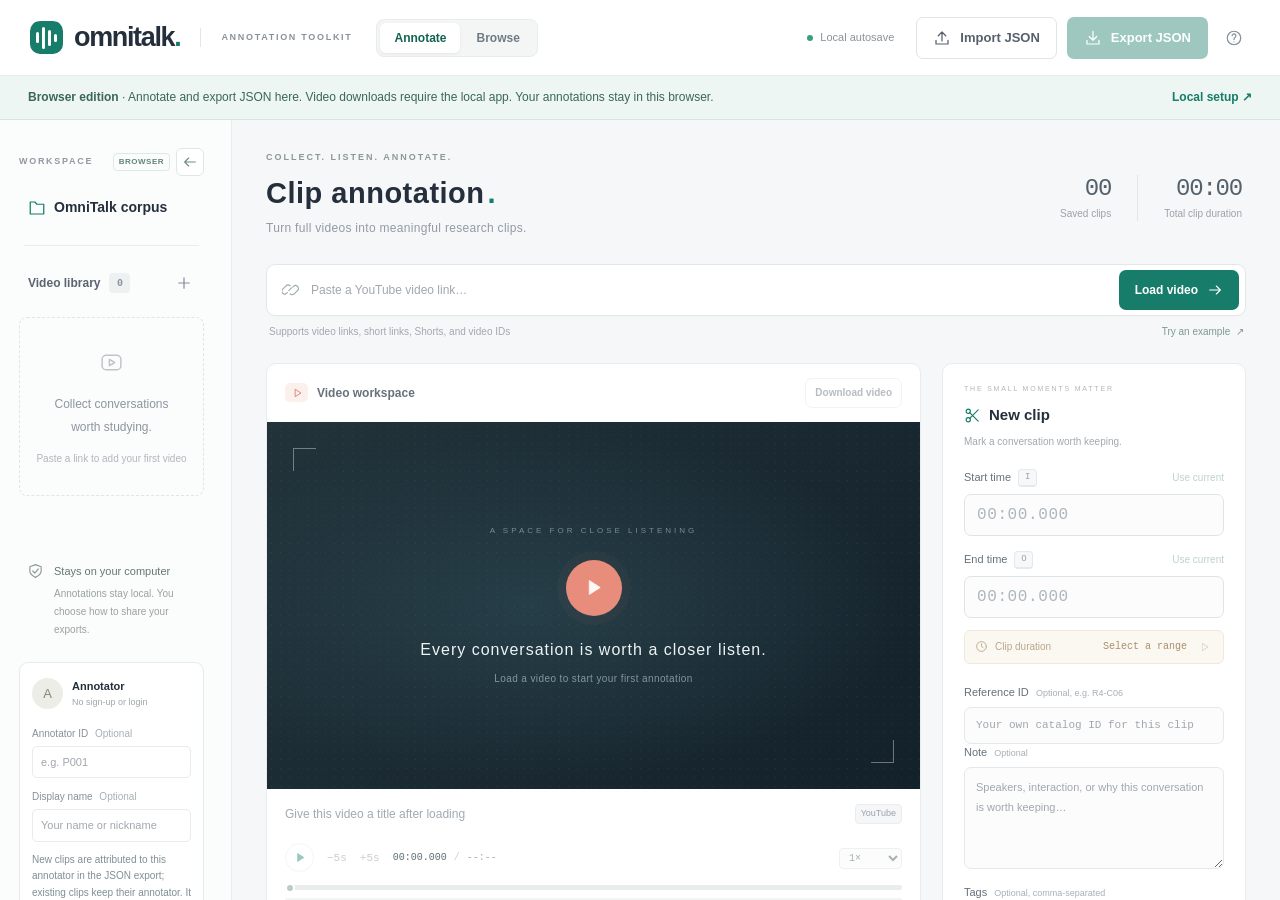
==== commit 86361cc2: "Publish browser edition from e1cb51f" ====
--- a/index.html
+++ b/index.html
@@ -10,7 +10,9 @@
     <link rel="icon" href="data:image/svg+xml,%3Csvg xmlns='http://www.w3.org/2000/svg' viewBox='0 0 40 40'%3E%3Crect width='40' height='40' rx='12' fill='%23177c69'/%3E%3Cpath d='M10 17v6m7-13v20m7-17v14m7-10v6' stroke='white' stroke-width='3' stroke-linecap='round'/%3E%3C/svg%3E">
     <link rel="stylesheet" href="./styles.css">
     <link id="downloads-styles" rel="stylesheet" href="./downloads.css">
+    <link rel="stylesheet" href="./browse.css">
     <script type="module" src="./app.js"></script>
+    <script type="module" src="./browse.js"></script>
   </head>
   <body data-mode="static">
     <svg class="icon-definitions" aria-hidden="true" xmlns="http://www.w3.org/2000/svg">
@@ -44,7 +46,11 @@
         <span>omnitalk<span class="brand-period">.</span></span>
         <span class="brand-caption">ANNOTATION TOOLKIT</span>
       </a>
-      <div class="topbar-actions">
+      <div class="view-switch" role="tablist" aria-label="View">
+        <button type="button" role="tab" class="view-tab" id="view-annotate" aria-selected="true" aria-controls="annotate-view">Annotate</button>
+        <button type="button" role="tab" class="view-tab" id="view-browse" aria-selected="false" aria-controls="browse-view">Browse</button>
+      </div>
+      <div class="topbar-actions" data-view-only="annotate">
         <span class="save-status" id="save-status" role="status"><span class="status-dot"></span>Local autosave</span>
         <button class="button secondary" id="import-button"><svg class="icon"><use href="#i-upload"/></svg><span>Import JSON</span></button>
         <input type="file" id="import-file" accept="application/json,.json" multiple hidden>
@@ -53,11 +59,11 @@
       </div>
     </header>
 
-    <div id="browser-demo-notice" class="browser-demo-notice" role="note" hidden>
+    <div id="browser-demo-notice" class="browser-demo-notice" role="note" data-view-only="annotate" hidden>
       <span><strong>Browser edition</strong> · Annotate and export JSON here. Video downloads require the local app. Your annotations stay in this browser.</span>
       <a href="https://github.com/chnln/omnitalk-annotation-toolkit#run-locally" target="_blank" rel="noopener noreferrer">Local setup ↗</a>
     </div>
-    <div class="app-layout">
+    <div class="app-layout" id="annotate-view" data-view-only="annotate">
       <aside class="sidebar" id="library-sidebar" aria-label="Project and video library">
         <div class="workspace-label"><span>WORKSPACE</span><span class="local-pill"><span class="status-dot"></span>LOCAL</span><button class="sidebar-toggle" id="sidebar-toggle" type="button" aria-expanded="true" aria-controls="sidebar-content" aria-label="Collapse video library" title="Collapse video library"><svg class="icon" aria-hidden="true"><use href="#i-arrow"/></svg><span class="sidebar-toggle-text">Library</span></button></div>
         <div class="sidebar-content" id="sidebar-content">
@@ -69,6 +75,7 @@
           <label class="library-search"><svg class="icon"><use href="#i-search"/></svg><input id="library-search" placeholder="Filter by title, YouTube ID, or ref ID" aria-label="Filter videos by title, YouTube ID, or reference ID" autocomplete="off"></label>
           <select id="library-annotator" aria-label="Filter videos by annotator"></select>
           <select id="library-status" aria-label="Filter videos by question status"></select>
+          <select id="library-scenario" aria-label="Filter videos by scenario category"></select>
           <div class="library-filter-summary" id="library-filter-summary" role="status" hidden><span id="library-filter-count"></span><button class="text-button" id="clear-library-filters" type="button">Clear filters</button></div>
         </div>
         <nav id="video-list" class="video-list" aria-label="Video list"></nav>
@@ -131,6 +138,8 @@
                 <label for="clip-ref" class="form-label">Reference ID <span class="optional">Optional, e.g. R4-C06</span></label><input id="clip-ref" class="ref-input" maxlength="100" autocomplete="off" spellcheck="false" placeholder="Your own catalog ID for this clip">
                 <label for="clip-note" class="form-label">Note <span class="optional">Optional</span></label><textarea id="clip-note" rows="4" maxlength="20000" placeholder="Speakers, interaction, or why this conversation is worth keeping…"></textarea>
                 <label for="clip-tags" class="form-label">Tags <span class="optional">Optional, comma-separated</span></label><input id="clip-tags" maxlength="1200" placeholder="e.g. group conversation, overlapping speech">
+                <span class="form-label" id="clip-scenarios-label">Scenario category <span class="optional">Optional, usually one</span></span><div class="scenario-chips" id="clip-scenarios" role="group" aria-labelledby="clip-scenarios-label" aria-describedby="clip-scenarios-help"></div>
+                <p class="scenario-help" id="clip-scenarios-help">Pick the dominant scenario. Add another only when a distinct scenario is clearly shown; avoid unnecessary labels. If none fits, leave this empty and describe the scenario in the note (“No suitable scenario label”).</p>
                 <p class="field-error" id="clip-error" role="alert" hidden></p>
                 <button class="button primary save-clip" type="submit" id="save-clip"><svg class="icon"><use href="#i-plus"/></svg><span id="save-clip-label">Add clip</span><kbd>⌘ ↵</kbd></button>
                 <p class="editor-hint">Enter seconds or <span class="mono">mm:ss.sss</span></p>
@@ -152,15 +161,71 @@
         </section>
 
         <section class="clips-card" aria-labelledby="clips-heading">
-          <div class="clips-heading"><div><h2 id="clips-heading">Clips <span class="count-pill" id="clip-count">0</span></h2><p id="clips-description">Load a video, then add clips to this list.</p></div><div class="clips-actions"><label class="clip-search"><svg class="icon"><use href="#i-search"/></svg><input id="clips-search" placeholder="Search notes, tags or questions" aria-label="Search notes, tags or questions"></label><button class="button secondary" id="download-all-clips" type="button" disabled><svg class="icon"><use href="#i-download"/></svg>Download all</button></div></div>
+          <div class="clips-heading"><div><h2 id="clips-heading">Clips <span class="count-pill" id="clip-count">0</span></h2><p id="clips-description">Load a video, then add clips to this list.</p></div><div class="clips-actions"><label class="clip-search"><svg class="icon"><use href="#i-search"/></svg><input id="clips-search" placeholder="Search notes, tags, scenarios or questions" aria-label="Search notes, tags, scenarios or questions"></label><button class="button secondary" id="download-all-clips" type="button" disabled><svg class="icon"><use href="#i-download"/></svg>Download all</button></div></div>
           <div class="clips-empty" id="clips-empty"><span class="empty-bookmark"><svg class="icon"><use href="#i-bookmark"/></svg></span><h3>Your corpus starts with the first clip</h3><p>Mark the start and end, add your observations, then click Add clip.</p><span class="empty-step"><kbd>I</kbd><span>Mark start</span><span class="step-dash"></span><kbd>O</kbd><span>Mark end</span></span></div>
-          <div class="table-scroll" id="clips-table-container" hidden><table><thead><tr><th scope="col">Clip</th><th scope="col">Time range</th><th scope="col">Note</th><th scope="col">Tags</th><th scope="col" class="actions-heading">Actions</th></tr></thead><tbody id="clips-body"></tbody></table></div>
+          <div class="table-scroll" id="clips-table-container" hidden><table><thead><tr><th scope="col">Clip</th><th scope="col">Time range</th><th scope="col">Note</th><th scope="col">Scenario · tags</th><th scope="col" class="actions-heading">Actions</th></tr></thead><tbody id="clips-body"></tbody></table></div>
           <div class="no-results" id="no-results" hidden>No matching clips. Try another search.</div>
           <div class="clips-footer"><svg class="icon"><use href="#i-check"/></svg><span>Clips and their questions are annotations. Saved in this browser; Export JSON creates a file.</span><span class="json-badge">.json</span></div>
         </section>
         <footer class="page-footer"><span>A quiet workspace for careful observation.</span><span>LOCAL FIRST. HUMAN ANNOTATED.</span></footer>
       </main>
     </div>
+
+    <div class="browse-view" id="browse-view" data-view-only="browse" role="tabpanel" aria-labelledby="view-browse">
+      <main class="browse-main">
+        <div class="page-heading">
+          <div><div class="eyebrow">READ. CHECK. EDIT.</div><h1>QA files<span class="heading-dot">.</span></h1><p>Browse, check and edit OmniTalk QA submission files (JSONL), then export a clean copy.</p></div>
+          <div class="workspace-stats"><span><strong id="browse-total">00</strong>Questions</span><span><strong id="browse-error-total">00</strong>Lines with errors</span></div>
+        </div>
+        <div class="storage-warning" id="browse-storage-warning" role="alert" hidden><span id="browse-storage-warning-text"></span></div>
+        <section class="browse-toolbar" aria-label="Files and video sources">
+          <div class="browse-toolbar-group">
+            <select id="browse-dataset" aria-label="Loaded QA file" hidden></select>
+            <button class="icon-button" id="browse-remove-dataset" type="button" aria-label="Remove this QA file" title="Remove this QA file from browser storage" hidden><svg class="icon"><use href="#i-trash"/></svg></button>
+            <button class="button secondary" id="browse-import" type="button"><svg class="icon"><use href="#i-upload"/></svg><span>Import JSONL</span></button>
+            <input type="file" id="browse-import-file" accept=".jsonl,.ndjson,.txt,application/jsonl,application/x-ndjson,text/plain" multiple hidden>
+            <button class="button primary" id="browse-export" type="button" disabled><svg class="icon"><use href="#i-download"/></svg><span>Export JSONL</span></button>
+          </div>
+          <div class="browse-toolbar-group">
+            <button class="button secondary" id="browse-drive-import" type="button" title="Import a JSON file that maps clip IDs to Google Drive file IDs">Drive mapping</button>
+            <input type="file" id="browse-drive-file" accept=".json,application/json" hidden>
+            <span class="browse-source-status" id="browse-drive-status">No Drive mapping</span>
+            <button class="text-button" id="browse-drive-clear" type="button" hidden>Clear</button>
+            <button class="button secondary" id="browse-local-pick" type="button" title="Choose clip files named &lt;video_clip_id&gt;.mp4 from this computer">Local clips</button>
+            <input type="file" id="browse-local-file" accept="video/*,.mp4,.mov,.webm,.mkv" multiple hidden>
+            <span class="browse-source-status" id="browse-local-status">No local clips</span>
+          </div>
+        </section>
+        <div class="browse-tabs" role="tablist" aria-label="Browse sections">
+          <button type="button" role="tab" class="browse-tab" id="browse-tab-questions" aria-selected="true" aria-controls="browse-questions">Questions</button>
+          <button type="button" role="tab" class="browse-tab" id="browse-tab-format" aria-selected="false" aria-controls="browse-format">Format <span class="count-pill" id="browse-format-version">v1.0</span></button>
+        </div>
+        <section id="browse-questions" role="tabpanel" aria-labelledby="browse-tab-questions">
+          <div class="browse-report" id="browse-import-report" role="status" hidden><div id="browse-import-report-text"></div><button class="text-button" id="browse-dismiss-report" type="button">Dismiss</button></div>
+          <div class="browse-drop" id="browse-empty"><span class="empty-bookmark"><svg class="icon"><use href="#i-upload"/></svg></span><h3>Open a QA file</h3><p>Drop .jsonl files here or use Import JSONL. Each file stays a separate dataset. You can also drop a Drive mapping (.json) or clip videos (.mp4).</p><span class="browse-drop-hint">The format is described in the Format tab.</span></div>
+          <div id="browse-workspace" hidden>
+            <div class="browse-summary" id="browse-summary"></div>
+            <div class="browse-grid">
+              <aside class="browse-list-card" aria-label="Questions in this file">
+                <div class="browse-filters" role="search">
+                  <label class="library-search"><svg class="icon"><use href="#i-search"/></svg><input id="browse-search" placeholder="Search clip ID, question ID or text" aria-label="Search clip ID, question ID or text" autocomplete="off"></label>
+                  <select id="browse-scenario" aria-label="Filter by scenario"></select>
+                  <select id="browse-status" aria-label="Filter by problems"></select>
+                  <label class="browse-check"><input type="checkbox" id="browse-hide-answers"> Hide answers</label>
+                </div>
+                <div class="browse-list-meta"><span id="browse-count" role="status"></span><button class="text-button" id="browse-undo" type="button" disabled>Undo last edit</button></div>
+                <nav class="browse-list" id="browse-list" aria-label="Question list"></nav>
+              </aside>
+              <section class="browse-detail" id="browse-detail" aria-label="Selected question"></section>
+            </div>
+          </div>
+        </section>
+        <section id="browse-format" class="browse-format" role="tabpanel" aria-labelledby="browse-tab-format" hidden></section>
+        <footer class="page-footer"><span>QA files stay in this browser until you export them.</span><span>ONE QUESTION PER LINE.</span></footer>
+      </main>
+    </div>
+    <dialog id="browse-confirm" class="confirm-dialog"><h2 id="browse-confirm-title"></h2><p id="browse-confirm-message"></p><div class="dialog-actions"><button class="button secondary" id="browse-confirm-cancel">Cancel</button><button class="button primary" id="browse-confirm-accept">Confirm</button></div></dialog>
+    <div class="toast" id="browse-toast" role="status" hidden><svg class="icon"><use href="#i-check"/></svg><span id="browse-toast-message"></span></div>
 
     <dialog id="help-dialog" class="help-dialog"><div class="dialog-heading"><div><div class="eyebrow">A LITTLE FIELD GUIDE</div><h2>Start building your corpus</h2></div><button class="icon-button" id="close-help" aria-label="Close help"><svg class="icon"><use href="#i-close"/></svg></button></div><ol class="help-steps"><li><strong>Optionally enter an annotator ID, then paste a video link.</strong><p>Each new clip records this annotator in the exported JSON; it does not create an account. Clip ranges, notes, and tags are your annotations.</p></li><li><strong>Play, mark, and record your observations.</strong><p>Click “Use current” or enter seconds or mm:ss.sss. Click Add clip to place it in the list below. Each video has its own clips and unfinished draft; switch videos in the library.</p></li><li><strong>Export JSON to share with your project lead.</strong><p>Exports save a JSON file through the local server. The dialog shows its location. Import one or more files to continue annotating; each file stays separate, and the selector at the top of the sidebar switches between them.</p></li></ol><div class="shortcut-grid"><span><kbd>Space</kbd>Play / pause</span><span><kbd>I</kbd>Mark start</span><span><kbd>O</kbd>Mark end</span><span><kbd>⌘ / Ctrl ↵</kbd>Add clip</span></div><p class="help-note">Shortcuts work outside text fields. If the YouTube player has focus, click elsewhere on this page first. The save shortcut also works inside clip fields.</p><div class="help-details"><p><strong>Local storage: </strong>Annotations and unfinished drafts are saved in this browser’s localStorage. Storage is separate for each browser, host, and port; clearing browser data removes it. Export regularly, and avoid editing the same project in multiple tabs.</p><p><strong>YouTube limitations: </strong>Videos need internet access and must allow embedding. The page has no comments or recommendation sidebar, but YouTube controls the player’s branding, ads, and end recommendations. You can still enter times manually if playback fails. Times are stored to milliseconds, without a guarantee of frame accuracy.</p><p><strong>Audio and subtitles: </strong>Use Download video for the full video, a clip row for one clip, or Download all for all clips of the selected video. Choose a save folder before starting. Video downloads include source audio. Audio-only extraction and subtitle import are not implemented yet.</p></div></dialog>
     <dialog id="confirm-dialog" class="confirm-dialog"><h2 id="confirm-title"></h2><p id="confirm-message"></p><div class="dialog-actions"><button class="button secondary" id="confirm-cancel">Cancel</button><button class="button primary" id="confirm-accept">Confirm</button></div></dialog>
--- a/styles.css
+++ b/styles.css
@@ -60,6 +60,23 @@
 .qa-evidence-panel { background:#f7faf8; border:1px solid #e1e9e3; border-radius:10px; padding:14px; }
 .qa-evidence-panel > .qa-label:first-child { margin-top:0; }
 .qa-evidence-panel .qa-field:last-child { margin-bottom:0; }
+.qa-evidence-editor { margin:14px 0; padding-top:12px; border-top:1px solid #e1e9e3; }
+.qa-evidence { background:#fff; border:1px solid #e1e9e3; border-radius:8px; padding:10px; margin-top:10px; display:flex; flex-direction:column; gap:7px; }
+.qa-evidence-top { display:flex; align-items:center; gap:8px; }
+.qa-evidence-top select, .qa-evidence-tools select { flex:1; min-width:0; font-size:12px; border:1px solid #dfe5e6; border-radius:6px; padding:5px 6px; background:#fff; }
+.qa-evidence-top .qa-remove { margin-left:auto; }
+.qa-evidence-number { font:11px var(--mono); color:#7d9990; min-width:16px; }
+.qa-evidence textarea { min-height:0; font-size:12px; line-height:1.6; padding:7px 9px; }
+.qa-span { display:flex; flex-wrap:wrap; align-items:center; gap:6px; }
+.qa-span .icon-button { width:26px; height:26px; }
+.qa-span .qa-remove { font-size:18px; padding:0 4px; }
+.qa-span-time.time-input { width:112px; height:30px; font-size:12px; padding:4px 7px; }
+.qa-span-dash { color:#a7b2ae; }
+.qa-span-relative { font:10px var(--mono); color:#9aa6a2; }
+.qa-evidence > .text-button { align-self:flex-start; }
+.qa-evidence-tools { display:flex; flex-wrap:wrap; align-items:center; gap:8px; margin-top:10px; }
+.qa-evidence-tools select { flex:1 1 160px; }
+.qa-evidence-tools .button { padding:6px 10px; font-size:12px; }
 .qa-editor-footer { margin-top:14px; }
 @container question-workspace (min-width:680px) {
   .qa-editor-columns { grid-template-columns:minmax(0,1.2fr) minmax(0,1fr); gap:22px; }
@@ -96,3 +113,12 @@
 .ref-input { font-family:var(--mono) }
 .qa-clip-bar .ref-copy { font-family:var(--mono);font-weight:600;color:var(--green-dark);cursor:copy }
 #clips-table-container.has-refs th:first-child { width:128px }
+/* Scenario categories: chosen in the clip form, shown beside the clip's tags. */
+.scenario-chips { display:flex;flex-wrap:wrap;gap:5px;margin-bottom:6px }
+.scenario-chip { border:1px solid #e1e7e5;border-radius:12px;background:#fff;color:#66737c;font-size:10px;line-height:1.4;padding:3px 8px;text-align:left }
+.scenario-chip:hover:not(:disabled) { border-color:#9cc3b4;color:var(--green-dark) }
+.scenario-chip[aria-pressed=true] { background:var(--green-wash);border-color:var(--green);color:var(--green-dark);font-weight:550 }
+.scenario-help { font-size:9px;line-height:1.6;color:#98a3a9;margin:0 0 4px }
+.editor-card #clip-scenarios-label, #clip-scenarios, .scenario-help { grid-column:1/-1 }
+.clip-scenario { display:block;max-width:100%;overflow:hidden;text-overflow:ellipsis;white-space:nowrap;font-size:8px;line-height:1.6;padding:2px 5px;border-radius:3px;background:var(--green-wash);color:var(--green-dark);margin-bottom:4px }
+.qa-function-pick { align-self:flex-start;max-width:100%;font-size:12px;color:#64756e;border:1px solid #dfe5e6;border-radius:6px;padding:4px 6px;background:#fff }
--- a/browse.css
+++ b/browse.css
@@ -0,0 +1,146 @@
+/* View switch (Annotate | Browse) and the Browse view. Uses the tokens and components defined in styles.css. */
+body[data-view="browse"] [data-view-only="annotate"], body:not([data-view="browse"]) [data-view-only="browse"] { display:none!important }
+.view-switch { display:flex; gap:2px; padding:3px; border:1px solid var(--line); border-radius:8px; background:#f4f6f6; margin-right:auto }
+.view-tab { border:0; background:none; color:#6f7b84; font-size:12px; font-weight:550; padding:6px 14px; border-radius:6px }
+.view-tab:hover { color:var(--green-dark) }
+.view-tab[aria-selected=true] { background:white; color:var(--green-dark); box-shadow:0 1px 3px #23302a14 }
+
+.browse-main { padding-bottom:18px }
+.browse-view.is-dragging .browse-main { outline:2px dashed #9cc3b4; outline-offset:-10px; border-radius:14px }
+.browse-toolbar { display:flex; flex-wrap:wrap; align-items:center; justify-content:space-between; gap:10px 18px; background:white; border:1px solid var(--line); border-radius:10px; padding:12px 14px; margin-bottom:16px }
+.browse-toolbar-group { display:flex; flex-wrap:wrap; align-items:center; gap:8px; min-width:0 }
+.browse-toolbar select { max-width:min(360px, 100%); border:1px solid #dfe5e6; border-radius:7px; padding:9px 10px; background:white; font-size:12px }
+.browse-toolbar .button { padding:8px 13px }
+.browse-toolbar .icon-button { width:30px; height:30px; background:#eef5f1 }
+.browse-toolbar .icon-button .icon { width:14px; height:14px }
+.browse-source-status { font-size:11px; color:#89919d }
+
+.browse-tabs { display:flex; gap:18px; border-bottom:1px solid var(--line); margin-bottom:16px }
+.browse-tab { border:0; background:none; padding:8px 2px 10px; font-size:13px; font-weight:550; color:#8a949c; border-bottom:2px solid transparent; margin-bottom:-1px; display:inline-flex; align-items:center; gap:7px }
+.browse-tab[aria-selected=true] { color:var(--green-dark); border-bottom-color:var(--green) }
+
+.browse-report { display:flex; justify-content:space-between; align-items:flex-start; gap:12px; border:1px solid #d8e7e0; background:#f4fcf7; color:#407c65; border-radius:8px; padding:10px 14px; font-size:12px; margin-bottom:14px }
+.browse-report.error { background:#fff5f0; border-color:#f1d5c8; color:#9d5a40 }
+.browse-report p + p { margin-top:4px }
+.browse-drop { text-align:center; border:1px dashed #cfdcd7; border-radius:12px; background:white; padding:46px 20px; color:#7d8890 }
+.browse-drop h3 { margin:14px 0 6px; color:var(--text) }
+.browse-drop p { font-size:12px; max-width:520px; margin:0 auto 10px }
+.browse-drop-hint { font-size:11px; color:#a0a9ae }
+
+.browse-summary { display:flex; flex-wrap:wrap; justify-content:space-between; gap:8px 16px; font-size:12px; color:#6f7b84; margin-bottom:12px }
+.summary-counts { display:flex; flex-wrap:wrap; gap:6px 16px; align-items:center }
+.summary-counts strong { color:var(--text) }
+.summary-error { color:#ba604d; font-weight:550 }
+.summary-warning { color:#a77a1d; font-weight:550 }
+.summary-edited { color:#3c6fa0; font-weight:550 }
+.summary-rules { display:flex; flex-wrap:wrap; gap:5px }
+.rule-chip { border:1px solid #f1d5c8; background:#fff5f0; color:#ad5e45; font-family:var(--mono); font-size:10px; border-radius:10px; padding:2px 8px }
+.rule-chip.warning { border-color:#f0e0b8; background:#fffaf0; color:#93701f }
+
+.browse-grid { display:grid; grid-template-columns:minmax(260px, 340px) minmax(0, 1fr); gap:18px; align-items:start }
+.browse-list-card, .browse-detail, .format-card { background:white; border:1px solid var(--line); border-radius:10px; min-width:0 }
+.browse-list-card { position:sticky; top:12px; display:flex; flex-direction:column; max-height:calc(100vh - 24px) }
+.browse-filters { display:grid; grid-template-columns:1fr 1fr; gap:7px; padding:12px 12px 8px }
+.browse-filters .library-search { grid-column:1/-1 }
+.browse-filters select { min-width:0; border:1px solid #e7ebed; border-radius:6px; padding:6px 7px; font-size:11px; background:white; color:#56616d }
+.browse-check { grid-column:1/-1; display:flex; align-items:center; gap:7px; font-size:11px; color:#65717b }
+.browse-check input { width:auto }
+.browse-list-meta { display:flex; justify-content:space-between; align-items:center; padding:2px 12px 8px; font-size:11px; color:#89919d; border-bottom:1px solid #edf0f1 }
+.browse-list-meta .text-button { margin:0 }
+.browse-list { overflow:auto; padding:6px; display:flex; flex-direction:column; gap:3px; min-height:120px }
+.browse-item { display:grid; gap:2px; text-align:left; width:100%; border:1px solid transparent; border-radius:7px; background:none; padding:8px 10px; color:var(--text) }
+.browse-item:hover { background:#f6f8f7 }
+.browse-item[aria-current=true] { background:var(--green-wash); border-color:#bcdccf }
+.browse-item-title { font-family:var(--mono); font-size:11px; font-weight:600 }
+.browse-item-meta { font-size:10px; color:#8b959f }
+.browse-item-text { font-size:12px; line-height:1.45; color:#4c5863; display:-webkit-box; -webkit-line-clamp:2; -webkit-box-orient:vertical; overflow:hidden }
+.browse-item-badges { display:flex; flex-wrap:wrap; gap:4px }
+.browse-item-badges:empty { display:none }
+.line-badge { font-size:9px; font-weight:600; border-radius:4px; padding:1px 6px; background:#eef1f1; color:#6f7b84; text-transform:uppercase; letter-spacing:.4px }
+.line-badge.error { background:#fdeee8; color:#b0543f }
+.line-badge.warning { background:#fdf5e2; color:#93701f }
+.line-badge.edited { background:#e8f0fa; color:#3c6fa0 }
+.browse-list-empty { font-size:12px; color:#98a3a9; padding:16px }
+
+.browse-detail { padding:18px 20px 22px }
+.browse-detail-heading { display:flex; flex-wrap:wrap; align-items:flex-start; gap:10px 14px; margin-bottom:12px }
+.browse-detail-heading > div:first-child { margin-right:auto; min-width:0 }
+.browse-detail-heading h2 { font-family:var(--mono); font-size:16px; overflow-wrap:anywhere }
+.browse-detail-actions { display:flex; gap:8px }
+.browse-detail-actions .button { padding:7px 12px; font-size:12px }
+.line-problems, .field-problems { display:grid; gap:3px }
+.line-problems { margin-bottom:12px }
+.problem { font-size:11px; line-height:1.55; padding-left:16px; position:relative }
+.problem:before { content:""; position:absolute; left:4px; top:6px; width:6px; height:6px; border-radius:50% }
+.problem.error { color:#ba604d } .problem.error:before { background:#cb7560 }
+.problem.warning { color:#93701f } .problem.warning:before { background:#d7a63a }
+.field-problems { margin-top:5px }
+
+.browse-video { margin-bottom:18px }
+.source-switch { display:inline-flex; gap:2px; padding:3px; border:1px solid var(--line); border-radius:8px; background:#f4f6f6; margin-bottom:10px }
+.source-option { border:0; background:none; color:#6f7b84; font-size:11px; font-weight:550; padding:5px 12px; border-radius:6px }
+.source-option[aria-checked=true] { background:white; color:var(--green-dark); box-shadow:0 1px 3px #23302a14 }
+.browse-stage { position:relative; background:#182830; aspect-ratio:16/9; max-height:520px; width:100%; border-radius:8px; overflow:hidden; display:flex; align-items:center; justify-content:center }
+.browse-stage iframe, .browse-stage video { width:100%; height:100%; border:0; display:block; background:#000 }
+.stage-message { color:#d3dcdf; font-size:12px; text-align:center; display:grid; gap:10px; justify-items:center; padding:20px }
+.browse-video-links { display:flex; flex-wrap:wrap; align-items:center; gap:6px 14px; margin-top:9px; font-size:12px }
+.browse-video-links .subtle-link { color:var(--green); font-weight:550 }
+.browse-video-url { font-size:10px; color:#98a3a9; overflow-wrap:anywhere }
+.browse-note { font-size:11px; line-height:1.6; color:#8a949c }
+.video-help { margin-top:6px; max-width:860px }
+
+.browse-fields { display:grid; gap:14px }
+.browse-row { display:grid; grid-template-columns:1fr 1fr; gap:12px }
+.browse-row.three { grid-template-columns:1fr 1fr 1fr }
+.browse-field { min-width:0 }
+.browse-field input, .browse-field textarea { font-size:12px; padding:8px 10px }
+.browse-field textarea { min-height:70px; line-height:1.6 }
+.browse-field.has-error input:not([type=radio]), .browse-field.has-error textarea { border-color:#e3a593 }
+.browse-field .recompute { margin:6px 0 0 }
+.browse-field .scenario-chip.unknown { border-color:#e3a593; color:#b0543f }
+.browse-choices { display:grid; gap:6px; margin-bottom:6px }
+.browse-choice { display:grid; grid-template-columns:auto 22px minmax(0,1fr) auto auto; align-items:center; gap:8px; border:1px solid #edf0f1; border-radius:8px; padding:5px 8px }
+.browse-choice input:not([type=radio]) { border-color:transparent; background:transparent; padding:6px 4px }
+.browse-choice input:not([type=radio]):focus { border-color:#75ae9f; background:white }
+.browse-choice .browse-answer { width:16px; height:16px; margin:0; accent-color:var(--green) }
+.choice-letter { font-family:var(--mono); font-weight:650; font-size:12px; color:#6f7b84; text-align:center }
+.correct-tag { visibility:hidden; font-size:9px; font-weight:650; letter-spacing:.5px; text-transform:uppercase; color:var(--green-dark); background:var(--green-wash); border-radius:4px; padding:2px 6px }
+.browse-choice.is-correct { border-color:#9cc3b4; background:#f6fbf9 }
+.browse-choice.is-correct .correct-tag { visibility:visible }
+.browse-choice .icon-button { background:none; color:#a0a9ae }
+.answer-hidden-note { display:none }
+.answers-hidden .browse-answer, .answers-hidden .correct-tag, .answers-hidden .answer-hint { visibility:hidden!important }
+.answers-hidden .answer-hidden-note { display:inline }
+.answers-hidden .browse-choice.is-correct { border-color:#edf0f1; background:none }
+.answers-hidden [data-errors-for="correct_answer"] { display:none }
+.browse-choice-actions { display:flex; flex-wrap:wrap; gap:14px }
+.browse-choice-actions .text-button { margin:0 }
+.browse-extra { display:grid; gap:4px }
+.browse-extra:empty { display:none }
+.browse-extra-row { display:grid; grid-template-columns:minmax(80px, auto) minmax(0, 1fr); gap:12px; font-size:11px; background:#f8f9fa; border-radius:6px; padding:6px 9px; overflow-wrap:anywhere }
+.browse-raw textarea { font-size:11px; line-height:1.6 }
+.browse-raw-actions { display:flex; gap:8px; margin-top:8px }
+
+.format-card { padding:22px 24px 26px; max-width:1100px }
+.format-card h2 { font-size:19px; margin:2px 0 8px }
+.format-card h3 { font-size:13px; margin:22px 0 8px }
+.format-intro p { font-size:12px; color:#64756e; line-height:1.6; max-width:780px }
+.format-notes, .format-scenarios { margin:0; padding-left:20px; font-size:12px; line-height:1.8; color:#4c5863 }
+.format-scenarios { columns:2; column-gap:30px }
+.format-table { width:100%; border-collapse:collapse; font-size:12px; margin-top:6px }
+.format-table th { text-align:left; font-size:10px; letter-spacing:.6px; text-transform:uppercase; color:#8a949c; font-weight:600; padding:7px 10px; border-bottom:1px solid var(--line) }
+.format-table td { padding:8px 10px; border-bottom:1px solid #f0f2f3; vertical-align:top; line-height:1.55 }
+.format-table code { font-family:var(--mono); font-size:11px; overflow-wrap:anywhere }
+.format-table td:first-child code { white-space:nowrap }
+.format-example { white-space:pre-wrap; overflow-wrap:anywhere; font-size:11px; line-height:1.6; background:#f6f8f7; border:1px solid var(--line); border-radius:8px; padding:12px 14px; margin:0 }
+
+@media(max-width:1060px) { .browse-grid { grid-template-columns:minmax(0, 1fr) } .browse-list-card { position:static; max-height:420px } }
+@media(max-width:720px) {
+  .view-switch { order:3; width:100%; margin-right:0 }
+  .view-tab { flex:1 }
+  .browse-row, .browse-row.three { grid-template-columns:1fr }
+  .format-scenarios { columns:1 }
+  .browse-detail { padding:16px }
+  .browse-choice { grid-template-columns:auto 18px minmax(0,1fr) auto }
+  .browse-choice .correct-tag { display:none }
+}
